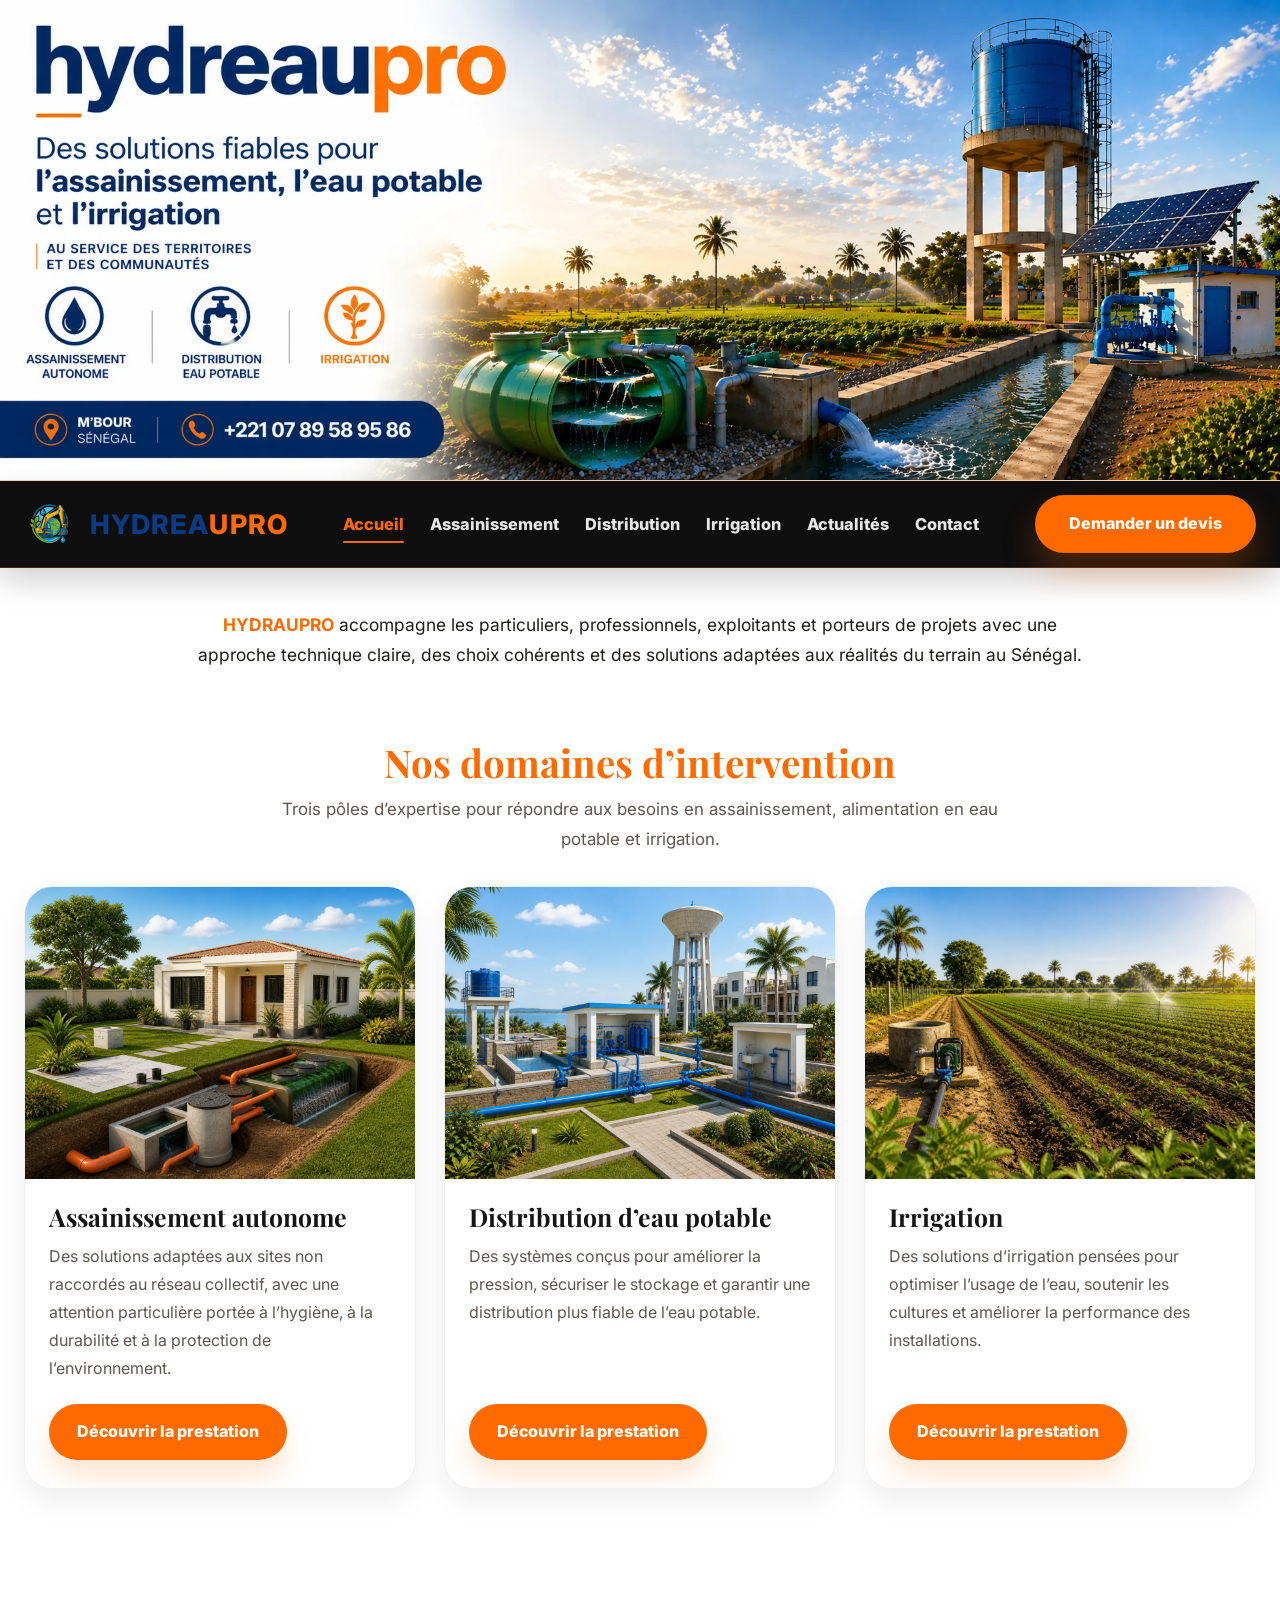
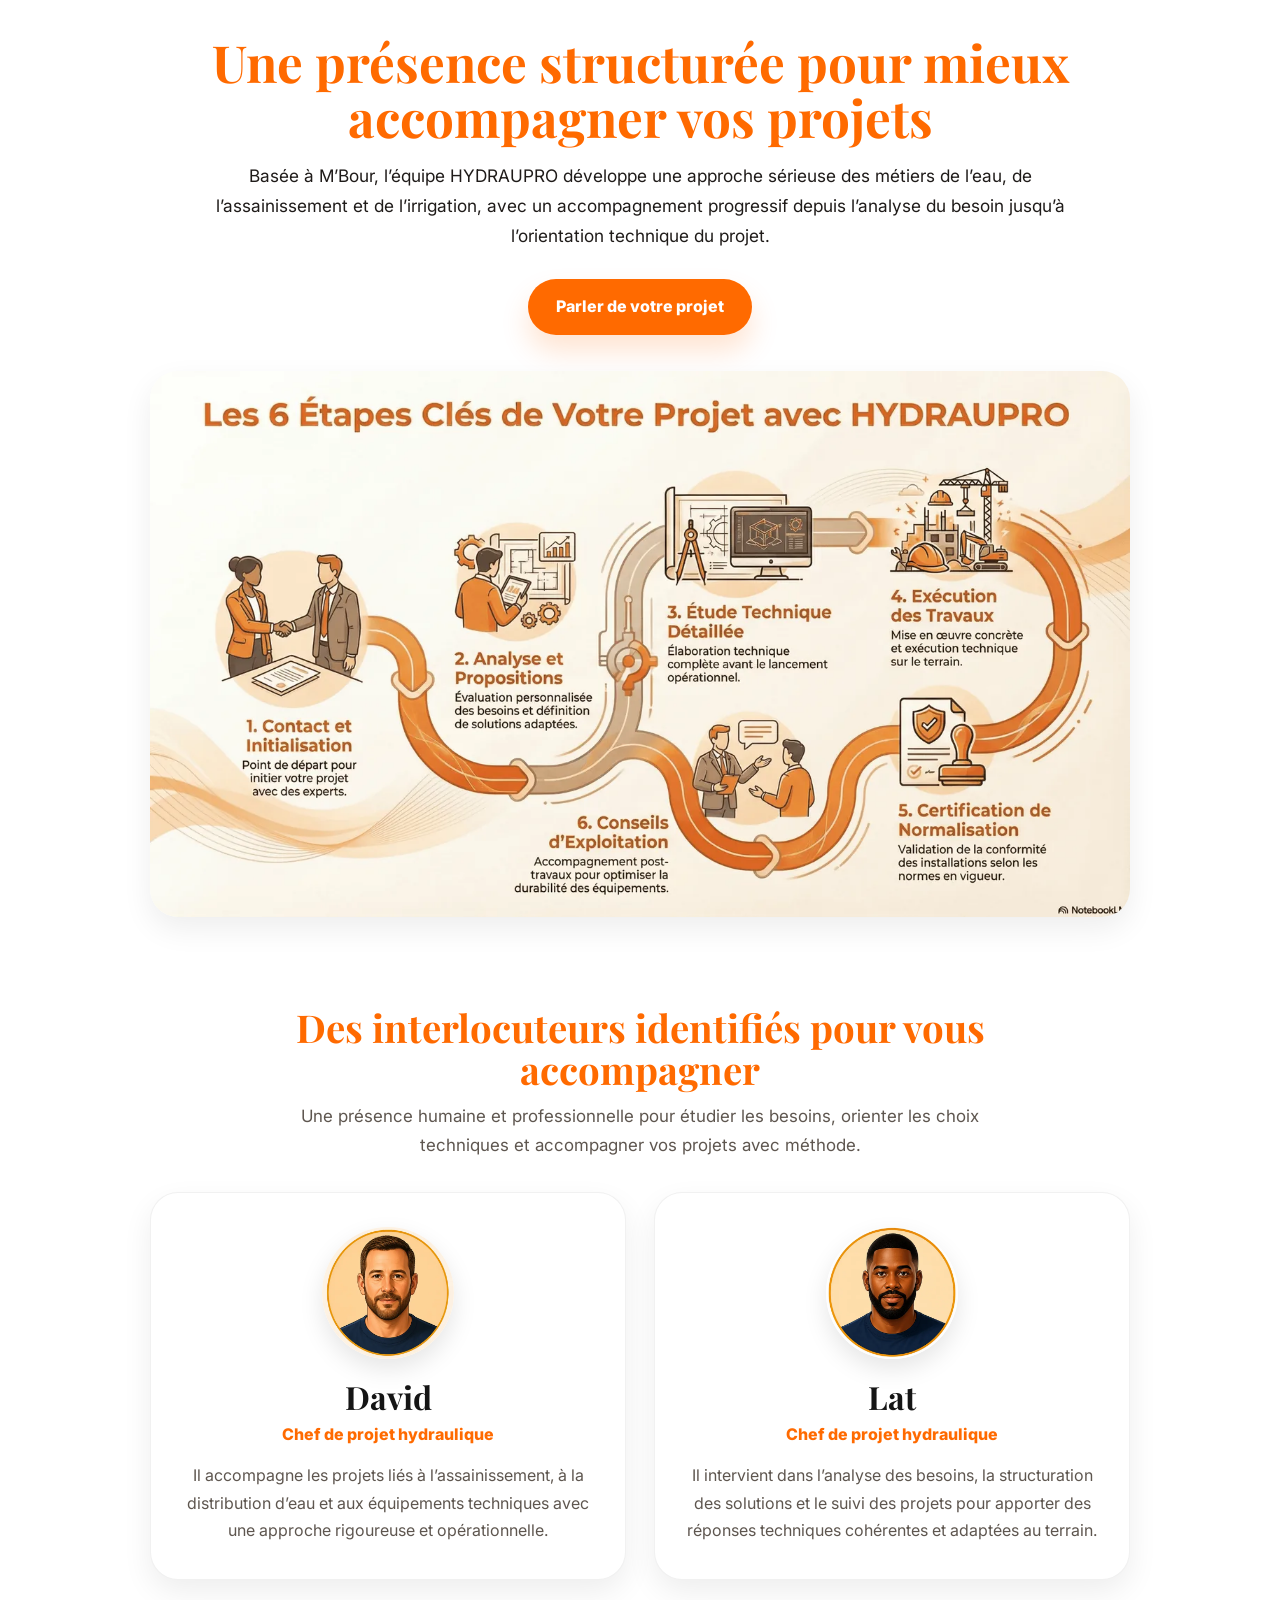
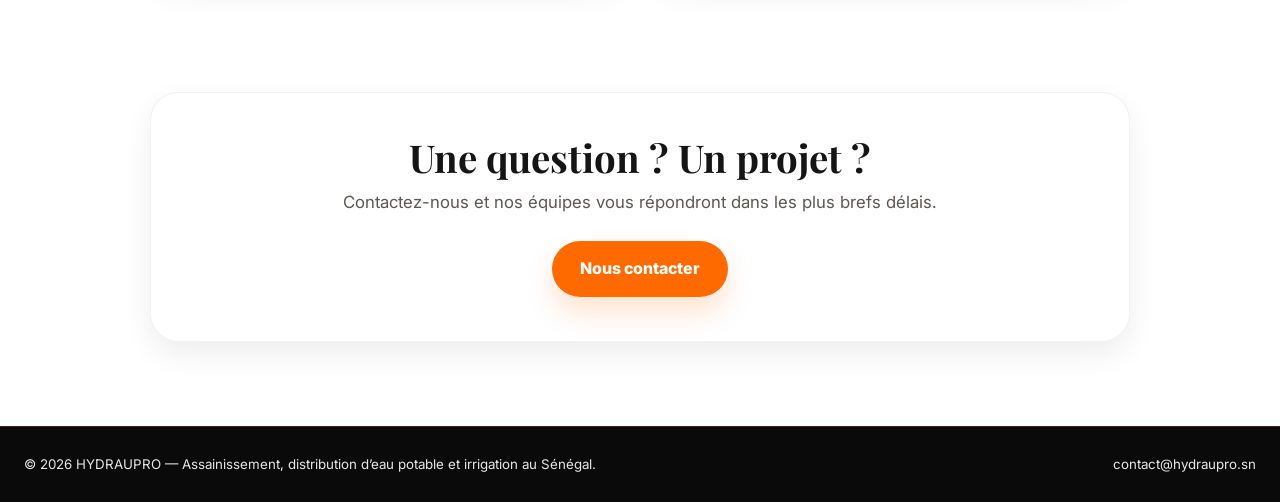
==== index.html @ c45de4e2 "Add files via upload" ====
<!doctype html>
<html lang="fr">
<head>
  <meta charset="utf-8">
  <meta name="viewport" content="width=device-width, initial-scale=1">
  <title>HYDREAUPRO — Accueil</title>
  <meta name="description" content="HYDREAUPRO accompagne les particuliers, professionnels, exploitants et porteurs de projets en assainissement, distribution d’eau potable et irrigation au Sénégal.">
  <link rel="preconnect" href="https://fonts.googleapis.com">
  <link rel="preconnect" href="https://fonts.gstatic.com" crossorigin>
  <link rel="stylesheet" href="style.css">
</head>
<body>

  <header class="hero-banner">
    <img src="images/bannieres.webp" alt="Bannière HYDREAUPRO">
  </header>

  <nav class="site-header" aria-label="Navigation principale">
    <div class="container nav-inner">
      <a href="index.html" class="brand">
        <img src="images/logo-hydraupro.webp" alt="Logo HYDREAUPRO">
        <span class="brand-text">
          <span class="brand-text__blue">HYDREA</span><span class="brand-text__orange">UPRO</span>
        </span>
      </a>

      <button class="nav-toggle" aria-label="Ouvrir le menu" aria-expanded="false">☰</button>

      <ul class="nav-menu">
        <li><a href="index.html" class="active">Accueil</a></li>
        <li><a href="assainissement.html">Assainissement</a></li>
        <li><a href="distribution.html">Distribution</a></li>
        <li><a href="irrigation.html">Irrigation</a></li>
        <li><a href="actualites.php">Actualités</a></li>
        <li><a href="contact.html">Contact</a></li>
      </ul>

      <a href="contact.html" class="btn-devis">Demander un devis</a>
    </div>
  </nav>

  <main>

    <section class="intro-strip">
      <div class="container">
        <div class="intro-strip__box block-orange">
          <p>
            <strong>HYDRAUPRO</strong> accompagne les particuliers, professionnels, exploitants
            et porteurs de projets avec une approche technique claire, des choix cohérents
            et des solutions adaptées aux réalités du terrain au Sénégal.
          </p>
        </div>
      </div>
    </section>

    <section class="section services-section" id="solutions">
      <div class="container">
        <div class="section-head">
          <h2>Nos domaines d’intervention</h2>
          <p>
            Trois pôles d’expertise pour répondre aux besoins en assainissement,
            alimentation en eau potable et irrigation.
          </p>
        </div>

        <div class="cards-grid">
          <article class="service-card block-orange">
            <figure class="service-card__media">
              <img src="images/assainissement-autonome-page-dacceuil.webp" alt="Installation d’assainissement autonome">
            </figure>
            <div class="service-card__body">
              <h3>Assainissement autonome</h3>
              <p>Des solutions adaptées aux sites non raccordés au réseau collectif, avec une attention particulière portée à l’hygiène, à la durabilité et à la protection de l’environnement.</p>
              <a href="assainissement.html" class="btn btn--primary">Découvrir la prestation</a>
            </div>
          </article>

          <article class="service-card block-orange">
            <figure class="service-card__media">
              <img src="images/distribution-page-dacceuil.webp" alt="Système de distribution d’eau potable">
            </figure>
            <div class="service-card__body">
              <h3>Distribution d’eau potable</h3>
              <p>Des systèmes conçus pour améliorer la pression, sécuriser le stockage et garantir une distribution plus fiable de l’eau potable.</p>
              <a href="distribution.html" class="btn btn--primary">Découvrir la prestation</a>
            </div>
          </article>

          <article class="service-card block-orange">
            <figure class="service-card__media">
              <img src="images/irrigation-page-daccueil.webp" alt="Système d’irrigation agricole">
            </figure>
            <div class="service-card__body">
              <h3>Irrigation</h3>
              <p>Des solutions d’irrigation pensées pour optimiser l’usage de l’eau, soutenir les cultures et améliorer la performance des installations.</p>
              <a href="irrigation.html" class="btn btn--primary">Découvrir la prestation</a>
            </div>
          </article>
        </div>
      </div>
    </section>

    <section class="section about-section">
      <div class="container">
        <div class="about-section__stack">
          <div class="about-section__copy block-orange">
            <h2>Une présence structurée pour mieux accompagner vos projets</h2>
            <p>
              Basée à M’Bour, l’équipe HYDRAUPRO développe une approche sérieuse des métiers de l’eau,
              de l’assainissement et de l’irrigation, avec un accompagnement progressif depuis l’analyse
              du besoin jusqu’à l’orientation technique du projet.
            </p>
            <a class="btn btn--primary" href="contact.html">Parler de votre projet</a>
          </div>

          <div class="about-section__media block-orange">
            <img src="images/les-etapes-cles.webp" alt="Les 6 étapes clés de votre projet avec HYDRAUPRO">
          </div>
        </div>
      </div>
    </section>

    <section class="section team-section">
      <div class="container">
        <div class="section-head section-head--center">
          <h2>Des interlocuteurs identifiés pour vous accompagner</h2>
          <p>
            Une présence humaine et professionnelle pour étudier les besoins,
            orienter les choix techniques et accompagner vos projets avec méthode.
          </p>
        </div>

        <div class="team-grid">
          <article class="team-card block-orange">
            <div class="team-card__avatar">
              <img src="images/avatar-david.webp" alt="Portrait de David">
            </div>
            <h3>David</h3>
            <span class="team-card__role">Chef de projet hydraulique</span>
            <p>
              Il accompagne les projets liés à l’assainissement, à la distribution d’eau
              et aux équipements techniques avec une approche rigoureuse et opérationnelle.
            </p>
          </article>

          <article class="team-card block-orange">
            <div class="team-card__avatar">
              <img src="images/avatar-lat.webp " alt="Portrait de Lat">
            </div>
            <h3>Lat</h3>
            <span class="team-card__role">Chef de projet hydraulique</span>
            <p>
              Il intervient dans l’analyse des besoins, la structuration des solutions
              et le suivi des projets pour apporter des réponses techniques cohérentes
              et adaptées au terrain.
            </p>
          </article>
        </div>
      </div>
    </section>

    <section class="section cta-contact">
      <div class="container">
        <div class="cta-contact__inner block-orange">
          <h2 class="cta-title">Une question ? Un projet ?</h2>
          <p class="cta-lead">
            Contactez-nous et nos équipes vous répondront dans les plus brefs délais.
          </p>
          <a href="contact.html" class="btn btn--primary">Nous contacter</a>
        </div>
      </div>
    </section>

  </main>

  <footer class="site-footer">
    <div class="container site-footer__inner">
      <small>© 2026 HYDRAUPRO — Assainissement, distribution d’eau potable et irrigation au Sénégal.</small>
      <small><a href="mailto:contact@hydraupro.sn">contact@hydraupro.sn</a></small>
    </div>
  </footer>

  <script src="main.js"></script>
</body>
</html>
---- style.css ----
@import url('https://fonts.googleapis.com/css2?family=Inter:wght@400;500;600;700;800&family=Playfair+Display:wght@700;800&display=swap');

/* =========================================================
   01 — VARIABLES GLOBALES
   Couleurs, typographies, espacements et ombres du site.
========================================================= */
:root {
  --wrap: min(1240px, calc(100vw - 48px));

  --font-body: "Inter", Arial, sans-serif;
  --font-title: "Playfair Display", Georgia, serif;

  --black: #0a0a0a;
  --black-soft: #151515;
  --black-card: #1b1b1b;

  --orange: #ff6a00;
  --orange-2: #ff8424;
  --orange-soft: #ffb37c;

  /* Bleu utilisé uniquement pour le mot HYDREAU dans le logo texte */
  --brand-blue: #0b3b82;

  --white: #ffffff;
  --bg: #f6f3ef;
  --surface: #ffffff;
  --surface-soft: #fbfaf8;

  --text: #1f1b19;
  --muted: #5e564f;
  --line: rgba(18, 18, 18, 0.10);

  --shadow-soft: 0 12px 30px rgba(10, 10, 10, 0.07);
  --shadow-card: 0 18px 42px rgba(10, 10, 10, 0.10);
  --shadow-strong: 0 24px 54px rgba(10, 10, 10, 0.16);

  --radius-sm: 14px;
  --radius-md: 20px;
  --radius-lg: 28px;
  --radius-xl: 36px;
  --radius-pill: 999px;
}

/* =========================================================
   02 — RESET / BASE
========================================================= */
*,
*::before,
*::after {
  box-sizing: border-box;
}

html {
  scroll-behavior: smooth;
}

body {
  margin: 0;
  font-family: var(--font-body);
  color: var(--text);
  background: #fff;
  line-height: 1.72;
  overflow-x: hidden;
}

body.prest-page,
body.contact-page,
body.actualites-page {
  background: var(--bg);
}

img {
  display: block;
  max-width: 100%;
}

a {
  color: inherit;
  text-decoration: none;
}

p {
  margin: 0 0 14px;
}

ul {
  margin: 0;
  padding: 0;
  list-style: none;
}

figure {
  margin: 0;
}

button,
input,
select,
textarea {
  font: inherit;
}

.container {
  width: var(--wrap);
  margin: 0 auto;
}

/* Ancienne classe conservée pour compatibilité avec index.html */
.block-orange {
  background: var(--surface);
  border: 0;
  border-radius: var(--radius-lg);
  box-shadow: none;
}

/* =========================================================
   03 — BANNIÈRE COMMUNE
   Même bannière en haut de chaque page.
========================================================= */
.hero-banner {
  width: 100%;
  background: #fff;
  overflow: hidden;
  border-bottom: 1px solid rgba(255, 106, 0, 0.28);
}

.hero-banner img {
  width: 100%;
  height: auto;
  display: block;
}

/* =========================================================
   04 — MENU COMMUN
   Logo HYDREAU/PRO, navigation, bouton devis, menu mobile.
========================================================= */
.site-header {
  position: sticky;
  top: 0;
  z-index: 1000;
  width: 100%;
  background: rgba(10, 10, 10, 0.98);
  border-bottom: 1px solid rgba(255, 106, 0, 0.28);
  box-shadow: 0 14px 30px rgba(10, 10, 10, 0.18);
}

.nav-inner {
  min-height: 86px;
  display: flex;
  align-items: center;
  justify-content: space-between;
  gap: 24px;
}

.brand {
  display: inline-flex;
  align-items: center;
  gap: 14px;
  min-width: max-content;
}

.brand img {
  width: 52px;
  height: 52px;
  object-fit: contain;
  flex: 0 0 auto;
}

.brand-text {
  display: inline-flex;
  align-items: baseline;
  font-size: clamp(1.25rem, 2.1vw, 1.85rem);
  font-weight: 800;
  line-height: 1;
  letter-spacing: 0.04em;
  text-transform: uppercase;
}

.brand-text__blue {
  color: var(--brand-blue);
}

.brand-text__orange {
  color: var(--orange);
}

.nav-toggle {
  display: none;
  width: 48px;
  height: 48px;
  border: 0;
  border-radius: 12px;
  background: transparent;
  color: #fff;
  font-size: 2rem;
  line-height: 1;
  cursor: pointer;
}

.nav-menu {
  display: flex;
  align-items: center;
  justify-content: center;
  gap: 26px;
  flex: 1 1 auto;
}

.nav-menu a {
  position: relative;
  display: inline-flex;
  align-items: center;
  min-height: 38px;
  color: rgba(255, 255, 255, 0.90);
  font-size: 1.02rem;
  font-weight: 800;
  transition: color 0.2s ease;
}

.nav-menu a::after {
  content: "";
  position: absolute;
  left: 0;
  right: 0;
  bottom: 0;
  height: 2px;
  border-radius: 999px;
  transform: scaleX(0);
  transform-origin: center;
  background: var(--orange);
  transition: transform 0.2s ease;
}

.nav-menu a:hover,
.nav-menu a.active {
  color: var(--orange);
}

.nav-menu a:hover::after,
.nav-menu a.active::after {
  transform: scaleX(1);
}

.btn-devis {
  min-height: 58px;
  padding: 0 34px;
  display: inline-flex;
  align-items: center;
  justify-content: center;
  border-radius: var(--radius-pill);
  background: var(--orange);
  color: #fff;
  font-weight: 800;
  white-space: nowrap;
  box-shadow: 0 18px 34px rgba(255, 106, 0, 0.26);
  transition: transform 0.2s ease, box-shadow 0.2s ease, background 0.2s ease;
}

.btn-devis:hover {
  transform: translateY(-2px);
  background: var(--orange-2);
  box-shadow: 0 22px 42px rgba(255, 106, 0, 0.32);
}

/* =========================================================
   05 — COMPOSANTS GLOBAUX
   Boutons, titres communs, sections générales.
========================================================= */
.btn,
.btn-cta,
.btn-outline {
  min-height: 56px;
  padding: 0 28px;
  display: inline-flex;
  align-items: center;
  justify-content: center;
  border-radius: var(--radius-pill);
  font-weight: 800;
  transition: transform 0.2s ease, background 0.2s ease, color 0.2s ease, box-shadow 0.2s ease;
}

.btn:hover,
.btn-cta:hover,
.btn-outline:hover {
  transform: translateY(-2px);
}

.btn--primary,
.btn-cta {
  background: var(--orange);
  color: #fff;
  border: 0;
  box-shadow: 0 16px 28px rgba(255, 106, 0, 0.18);
}

.btn--primary:hover,
.btn-cta:hover {
  background: var(--orange-2);
}

.btn--secondary,
.btn-outline {
  background: #fff;
  color: var(--black-soft);
  border: 1px solid rgba(18, 18, 18, 0.12);
}

.section {
  padding: 78px 0;
}

.section-head,
.section-heading {
  max-width: 860px;
  margin: 0 auto 32px;
  text-align: center;
}

.section-head h2,
.section-heading h2,
.section-title,
.page-title h1,
.intervention-title,
.cta-band h2,
.cta-title {
  font-family: var(--font-title);
  line-height: 1.08;
}

.section-head h2,
.section-heading h2 {
  margin: 0 0 12px;
  color: var(--orange);
  font-size: clamp(2rem, 3vw, 3.1rem);
}

.section-head p,
.section-heading p {
  max-width: 760px;
  margin: 0 auto;
  color: var(--muted);
  font-size: 1.06rem;
}

.section-kicker,
.hero-kicker {
  display: inline-flex;
  min-height: 36px;
  padding: 0 15px;
  align-items: center;
  border-radius: var(--radius-pill);
  color: var(--orange);
  background: rgba(255, 106, 0, 0.10);
  border: 1px solid rgba(255, 106, 0, 0.16);
  font-size: 0.78rem;
  font-weight: 800;
  letter-spacing: 0.08em;
  text-transform: uppercase;
  margin-bottom: 10px;
}

/* =========================================================
   06 — PAGE ACCUEIL : index.html
   Accueil simple, blanc, centré, sans gros encadrements orange.
========================================================= */
body.home-clean,
body:not(.prest-page):not(.contact-page):not(.actualites-page) {
  background: #fff;
}

.intro-strip {
  padding: 42px 0 18px;
}

.intro-strip__box {
  max-width: 980px;
  margin: 0 auto;
  padding: 0 12px;
  text-align: center;
  background: transparent;
  border-radius: 0;
  box-shadow: none;
}

.intro-strip__box p {
  margin: 0 auto;
  max-width: 900px;
  color: var(--text);
  font-size: 1.09rem;
}

.intro-strip__box strong {
  color: var(--orange);
}

.services-section {
  padding-top: 54px;
}

.cards-grid {
  display: grid;
  grid-template-columns: repeat(3, minmax(0, 1fr));
  gap: 28px;
  align-items: stretch;
}

.service-card {
  display: flex;
  flex-direction: column;
  overflow: hidden;
  background: #fff;
  border: 1px solid rgba(18, 18, 18, 0.06);
  border-radius: var(--radius-lg);
  box-shadow: var(--shadow-soft);
  transition: transform 0.2s ease, box-shadow 0.2s ease;
}

.service-card:hover {
  transform: translateY(-4px);
  box-shadow: var(--shadow-card);
}

.service-card__media {
  margin: 0;
  padding: 0;
  overflow: hidden;
}

.service-card__media img {
  width: 100%;
  aspect-ratio: 4 / 3;
  object-fit: cover;
  border: 0;
  border-radius: 0;
}

.service-card__body {
  flex: 1;
  display: flex;
  flex-direction: column;
  padding: 24px 24px 28px;
  text-align: left;
}

.service-card__body h3 {
  margin: 0 0 10px;
  color: var(--black-soft);
  font-family: var(--font-title);
  font-size: 1.55rem;
  line-height: 1.15;
}

.service-card__body p {
  margin: 0 0 22px;
  color: var(--muted);
  font-size: 1rem;
  line-height: 1.75;
}

.service-card__body .btn {
  margin-top: auto;
  align-self: flex-start;
}

.about-section {
  padding-top: 68px;
  padding-bottom: 42px;
}

.about-section__stack {
  display: flex;
  flex-direction: column;
  gap: 36px;
  align-items: center;
}

.about-section__copy {
  max-width: 980px;
  margin: 0 auto;
  padding: 0 12px;
  text-align: center;
  background: transparent;
  box-shadow: none;
}

.about-section__copy h2 {
  margin: 0 auto 16px;
  max-width: 980px;
  color: var(--orange);
  font-family: var(--font-title);
  font-size: clamp(2.2rem, 4vw, 3.6rem);
  line-height: 1.08;
}

.about-section__copy p {
  max-width: 900px;
  margin: 0 auto 28px;
  color: var(--text);
  font-size: 1.08rem;
}

.about-section__media {
  width: 100%;
  max-width: 980px;
  margin: 0 auto;
  overflow: hidden;
  border-radius: var(--radius-lg);
  background: #fff;
  box-shadow: var(--shadow-soft);
}

.about-section__media img {
  width: 100%;
  height: auto;
}

.team-section {
  padding-top: 48px;
}

.team-grid {
  max-width: 980px;
  margin: 0 auto;
  display: grid;
  grid-template-columns: repeat(2, minmax(0, 1fr));
  gap: 28px;
}

.team-card {
  padding: 34px 30px;
  text-align: center;
  background: #fff;
  border: 1px solid rgba(18, 18, 18, 0.06);
  border-radius: var(--radius-lg);
  box-shadow: var(--shadow-soft);
}

.team-card__avatar {
  width: 132px;
  height: 132px;
  margin: 0 auto 20px;
  border-radius: 50%;
  overflow: hidden;
  box-shadow: 0 10px 24px rgba(10, 10, 10, 0.10);
}

.team-card__avatar img {
  width: 100%;
  height: 100%;
  object-fit: cover;
}

.team-card h3,
.team-card__body strong {
  display: block;
  margin: 0 0 6px;
  font-family: var(--font-title);
  font-size: 2rem;
  line-height: 1.1;
  color: var(--black-soft);
}

.team-card__role,
.team-card__body span {
  display: block;
  margin-bottom: 14px;
  color: var(--orange);
  font-weight: 800;
}

.team-card p,
.team-card__body p {
  margin: 0 auto;
  max-width: 52ch;
  color: var(--muted);
}

.cta-contact {
  padding-top: 34px;
  padding-bottom: 84px;
}

.cta-contact__inner {
  max-width: 980px;
  margin: 0 auto;
  padding: 44px 30px;
  text-align: center;
  background: #fff;
  border: 1px solid rgba(18, 18, 18, 0.06);
  border-radius: var(--radius-lg);
  box-shadow: var(--shadow-soft);
}

.cta-title {
  margin: 0 0 10px;
  color: var(--black-soft);
  font-size: clamp(2rem, 3vw, 3rem);
}

.cta-lead {
  max-width: 720px;
  margin: 0 auto 24px;
  color: var(--muted);
  font-size: 1.05rem;
}

/* =========================================================
   07 — PAGES PRESTATIONS : STRUCTURE COMMUNE
   Assainissement, Distribution, Irrigation.
========================================================= */
.page-header {
  padding: 58px 0 28px;
}

.breadcrumb {
  display: flex;
  justify-content: center;
  gap: 12px;
  margin-bottom: 30px;
  color: #7a7068;
  font-weight: 700;
}

.page-title {
  max-width: 1040px;
  margin: 0 auto;
}

.page-title h1 {
  margin: 0 0 10px;
  color: var(--black-soft);
  font-size: clamp(2.3rem, 4vw, 3.65rem);
  letter-spacing: -0.03em;
}

.page-title__brand {
  display: block;
  margin-bottom: 8px;
  color: var(--orange);
  font-size: 1.12rem;
  font-weight: 800;
  text-transform: uppercase;
  letter-spacing: 0.06em;
}

.page-intro {
  position: relative;
  max-width: 1040px;
  margin: 18px auto 0;
  padding-left: 36px;
  color: var(--text);
  font-size: 1.12rem;
}

.page-intro::before {
  content: "";
  position: absolute;
  left: 0;
  top: 7px;
  bottom: 7px;
  width: 8px;
  border-radius: 999px;
  background: var(--orange);
}

.page-intro strong {
  color: var(--orange);
}

.page-intro p {
  margin-bottom: 0;
}

.content-section {
  padding: 28px 0 0;
}

.service-block {
  display: grid;
  grid-template-columns: minmax(300px, 430px) 1fr;
  gap: 68px;
  align-items: start;
}

.service-media {
  position: sticky;
  top: 118px;
  overflow: hidden;
  border-radius: 40px;
  background: linear-gradient(180deg, #2a2a2f 0%, #151518 100%);
  box-shadow: var(--shadow-strong);
}

.service-media__photo {
  position: relative;
  margin: 0;
  height: 660px;
  min-height: 660px;
  overflow: hidden;
}

.service-media__photo::after {
  content: "";
  position: absolute;
  inset: 0;
  background: linear-gradient(180deg, rgba(15, 15, 18, 0.02) 0%, rgba(15, 15, 18, 0.16) 45%, rgba(15, 15, 18, 0.82) 100%);
  pointer-events: none;
}

.service-media__photo img {
  width: 100%;
  height: 100%;
  min-height: 0;
  object-fit: cover;
  object-position: center center;
}

.service-media__inner {
  position: absolute;
  inset: 0;
  z-index: 2;
  padding: 24px;
  display: flex;
  align-items: flex-start;
  pointer-events: none;
}

.service-media__tag {
  display: inline-flex;
  min-height: 38px;
  padding: 0 16px;
  align-items: center;
  border-radius: var(--radius-pill);
  background: rgba(10, 10, 10, 0.68);
  border: 1px solid rgba(255, 255, 255, 0.14);
  color: #fff;
  font-size: 0.84rem;
  font-weight: 800;
  letter-spacing: 0.04em;
  text-transform: uppercase;
}

.content-column {
  padding-top: 20px;
}

.section-title {
  margin: 0 0 16px;
  color: var(--orange);
  font-size: clamp(1.9rem, 3vw, 2.85rem);
}

.section-text {
  color: var(--text);
  font-size: 1.11rem;
}

.subheading {
  margin: 30px 0 10px;
  color: var(--black-soft);
  font-family: var(--font-title);
  font-size: 1.85rem;
  line-height: 1.2;
}

.arrow-list {
  display: grid;
  gap: 12px;
  margin-top: 14px;
}

.arrow-list li {
  position: relative;
  padding-left: 30px;
  color: var(--text);
  font-size: 1.06rem;
}

.arrow-list li::before {
  content: "";
  position: absolute;
  left: 4px;
  top: 11px;
  width: 10px;
  height: 10px;
  border-top: 2.5px solid var(--orange);
  border-right: 2.5px solid var(--orange);
  transform: rotate(45deg);
}

/* =========================================================
   08 — GALERIES PHOTOS DES PAGES PRESTATIONS
   Illustrations de terrain : 3 cartes en bas des pages.
========================================================= */
.photo-gallery {
  margin: 54px auto 0;
}

.photo-gallery__head {
  display: flex;
  justify-content: space-between;
  align-items: flex-end;
  gap: 22px;
  margin-bottom: 20px;
}

.photo-gallery__head h2 {
  margin: 0;
  color: var(--black-soft);
  font-family: var(--font-title);
  font-size: clamp(1.8rem, 3vw, 2.55rem);
  line-height: 1.1;
}

.photo-gallery__head p {
  max-width: 660px;
  margin: 0;
  color: var(--muted);
}

.photo-gallery__grid {
  display: grid;
  grid-template-columns: repeat(3, minmax(0, 1fr));
  gap: 20px;
}

.photo-card {
  overflow: hidden;
  border-radius: var(--radius-lg);
  background: rgba(255, 255, 255, 0.92);
  border: 1px solid rgba(18, 18, 18, 0.08);
  box-shadow: var(--shadow-soft);
}

.photo-card img {
  width: 100%;
  height: 250px;
  object-fit: cover;
}

.photo-card__body {
  padding: 20px 22px 24px;
}

.photo-card__body strong {
  display: block;
  margin-bottom: 6px;
  color: var(--black-soft);
  font-size: 1.08rem;
}

.photo-card__body p {
  margin: 0;
  color: var(--muted);
  font-size: 0.98rem;
}

/* =========================================================
   09 — DOMAINES D’INTERVENTION
   Section placée après les illustrations, dans le style demandé.
========================================================= */
.intervention-section {
  padding: 70px 0 44px;
  background: var(--bg);
}

.intervention-title {
  margin: 0 0 22px;
  color: var(--orange);
  font-size: clamp(2rem, 4vw, 3.45rem);
  line-height: 1.1;
  font-weight: 700;
}

.intervention-intro {
  max-width: 1080px;
  margin: 0 0 34px;
  color: var(--text);
  font-size: 1.05rem;
  line-height: 1.8;
}

.intervention-grid {
  display: grid;
  grid-template-columns: repeat(2, minmax(0, 1fr));
  gap: 18px 32px;
}

.intervention-card {
  background: rgba(255, 255, 255, 0.94);
  border: 1px solid rgba(18, 18, 18, 0.08);
  border-left: 4px solid var(--orange);
  border-radius: 24px;
  padding: 24px 24px 22px;
  box-shadow: 0 10px 24px rgba(10, 10, 10, 0.04);
  transition: transform 0.2s ease, box-shadow 0.2s ease;
}

.intervention-card:hover {
  transform: translateY(-2px);
  box-shadow: 0 16px 30px rgba(10, 10, 10, 0.07);
}

.intervention-card h3 {
  margin: 0 0 10px;
  color: var(--black-soft);
  font-size: 1.08rem;
  line-height: 1.35;
  font-weight: 800;
}

.intervention-card p {
  margin: 0;
  color: var(--muted);
  font-size: 0.98rem;
  line-height: 1.7;
}

/* =========================================================
   10 — CTA GLOBAL
   Bande orange de fin de page.
========================================================= */
.cta-band {
  background: var(--orange);
  color: #fff;
  padding: 76px 0 82px;
  text-align: center;
}

.cta-band h2 {
  margin: 0 0 12px;
  color: #fff;
  font-size: clamp(2rem, 4vw, 3.2rem);
}

.cta-band p {
  max-width: 920px;
  margin: 0 auto 30px;
  color: rgba(255, 255, 255, 0.96);
  font-size: 1.14rem;
}

.cta-band .btn-row {
  display: flex;
  justify-content: center;
  flex-wrap: wrap;
  gap: 14px;
}

.cta-band .btn-cta,
.cta-band .btn--primary {
  border: 2px solid #fff;
  background: rgba(255, 255, 255, 0.08);
  color: #fff;
}

.cta-band .btn-outline,
.cta-band .btn--secondary {
  border: 2px solid #fff;
  background: #fff;
  color: var(--black-soft);
}

/* =========================================================
   11 — PAGE CONTACT : contact.html
   Formulaire et coordonnées dans le même style que le site.
========================================================= */
.contact-page .page-header {
  padding-bottom: 18px;
}

.contact-summary {
  margin: 32px auto 0;
}

.contact-summary__grid,
.intro-band__grid {
  display: grid;
  grid-template-columns: repeat(3, minmax(0, 1fr));
  gap: 20px;
}

.contact-summary__card,
.intro-pill {
  position: relative;
  overflow: hidden;
  min-height: 150px;
  padding: 24px 24px 26px;
  background: #fff;
  border: 1px solid rgba(18, 18, 18, 0.08);
  border-radius: var(--radius-lg);
  box-shadow: var(--shadow-soft);
}

.contact-summary__card::before,
.intro-pill::before {
  content: "";
  position: absolute;
  left: 0;
  top: 22px;
  bottom: 22px;
  width: 5px;
  border-radius: 0 999px 999px 0;
  background: var(--orange);
}

.contact-summary__card strong,
.intro-pill strong {
  display: block;
  margin: 0 0 8px;
  color: var(--black-soft);
  font-size: 1.08rem;
  font-weight: 800;
}

.contact-summary__card p,
.intro-pill p {
  margin: 0;
  color: var(--muted);
  line-height: 1.7;
}

.contact-layout {
  display: grid;
  grid-template-columns: minmax(0, 1.08fr) minmax(320px, 0.92fr);
  gap: 28px;
  align-items: start;
}

.contact-card {
  background: #fff;
  border: 1px solid rgba(18, 18, 18, 0.08);
  border-radius: var(--radius-xl);
  box-shadow: var(--shadow-soft);
}

.contact-form,
.contact-info {
  padding: 32px;
}

.form-grid {
  display: grid;
  grid-template-columns: repeat(2, minmax(0, 1fr));
  gap: 16px;
}

.field {
  display: grid;
  gap: 8px;
  margin-bottom: 16px;
}

.field label {
  color: var(--black-soft);
  font-weight: 800;
  font-size: 0.96rem;
}

.field input,
.field select,
.field textarea,
.contact-form input,
.contact-form select,
.contact-form textarea {
  width: 100%;
  padding: 15px 16px;
  border: 1px solid rgba(18, 18, 18, 0.14);
  border-radius: 18px;
  background: #fff;
  color: var(--text);
  outline: none;
  transition: border-color 0.2s ease, box-shadow 0.2s ease;
}

.field input:focus,
.field select:focus,
.field textarea:focus,
.contact-form input:focus,
.contact-form select:focus,
.contact-form textarea:focus {
  border-color: rgba(255, 106, 0, 0.72);
  box-shadow: 0 0 0 4px rgba(255, 106, 0, 0.12);
}

.field--textarea textarea,
.contact-form textarea {
  min-height: 170px;
  resize: vertical;
}

.consent {
  display: flex;
  gap: 12px;
  align-items: flex-start;
  margin: 4px 0 10px;
  color: var(--muted);
  font-size: 0.95rem;
}

.consent input {
  width: auto;
  margin-top: 5px;
}

.form-actions {
  display: flex;
  flex-wrap: wrap;
  gap: 14px;
  margin-top: 24px;
}

.form-note {
  margin: 18px 0 0;
  color: var(--muted);
  font-size: 0.94rem;
}

.contact-info__block {
  margin-bottom: 22px;
}

.contact-info h3 {
  margin: 12px 0 12px;
  color: var(--orange);
  font-family: var(--font-title);
  font-size: clamp(1.75rem, 2.6vw, 2.35rem);
  line-height: 1.1;
}

.contact-info p {
  color: var(--muted);
}

.info-list {
  display: grid;
  gap: 14px;
  margin-bottom: 22px;
}

.info-item {
  display: grid;
  gap: 4px;
  padding: 16px 18px;
  background: #fff;
  border: 1px solid rgba(18, 18, 18, 0.08);
  border-left: 4px solid var(--orange);
  border-radius: 20px;
}

.info-item strong {
  color: var(--black-soft);
}

.info-item a {
  color: var(--orange);
  font-weight: 800;
}

.map-wrap {
  overflow: hidden;
  border-radius: 24px;
  border: 1px solid rgba(18, 18, 18, 0.08);
}

.map {
  width: 100%;
  min-height: 330px;
  display: block;
}

.contact-page .btn--primary,
.contact-page button[type="submit"] {
  background: var(--orange) !important;
  background-image: none !important;
  color: #fff !important;
  border: 0 !important;
  box-shadow: 0 18px 34px rgba(255, 106, 0, 0.26) !important;
}

.contact-page .btn--secondary {
  background: #fff;
  color: var(--black-soft);
  border: 1px solid rgba(18, 18, 18, 0.12);
}

/* =========================================================
   12 — PAGE ACTUALITÉS : actualites.php
   Cartes PDF générées depuis la base de données.
========================================================= */
.actualites-grid,
.news-grid {
  display: grid;
  grid-template-columns: repeat(3, minmax(0, 1fr));
  gap: 22px;
  margin-top: 26px;
}

.actualite-card,
.news-card {
  overflow: hidden;
  border-radius: var(--radius-lg);
  background: rgba(255, 255, 255, 0.94);
  border: 1px solid rgba(18, 18, 18, 0.08);
  box-shadow: var(--shadow-soft);
}

.actualite-card .photo-card__body,
.news-card__body {
  padding: 24px;
}

.actualite-date,
.news-date {
  display: inline-flex;
  min-height: 32px;
  padding: 0 12px;
  align-items: center;
  border-radius: var(--radius-pill);
  background: rgba(255, 106, 0, 0.10);
  color: var(--orange);
  font-size: 0.84rem;
  font-weight: 800;
  margin-bottom: 12px;
}

.actualite-card h2,
.news-card h2,
.news-card h3 {
  margin: 0 0 10px;
  color: var(--black-soft);
  font-family: var(--font-title);
  font-size: 1.45rem;
  line-height: 1.15;
}

.actualite-card p,
.news-card p {
  color: var(--muted);
  margin-bottom: 20px;
}

.empty-state {
  max-width: 760px;
  margin: 26px auto 0;
  padding: 30px;
  text-align: center;
  background: #fff;
  border-radius: var(--radius-lg);
  box-shadow: var(--shadow-soft);
}

/* =========================================================
   13 — FOOTER
========================================================= */
.site-footer {
  background: var(--black);
  color: rgba(255, 255, 255, 0.90);
  padding: 26px 0;
  border-top: 1px solid rgba(255, 106, 0, 0.22);
}

.site-footer__inner {
  display: flex;
  justify-content: space-between;
  align-items: center;
  gap: 18px;
}

.site-footer small,
.site-footer a {
  color: inherit;
}

/* =========================================================
   14 — RESPONSIVE
========================================================= */
@media (max-width: 1180px) {
  :root {
    --wrap: min(1240px, calc(100vw - 32px));
  }

  .nav-inner {
    gap: 16px;
  }

  .nav-menu {
    gap: 18px;
  }

  .btn-devis {
    padding: 0 24px;
  }

  .service-block,
  .contact-layout {
    grid-template-columns: 1fr;
  }

  .service-media {
    position: relative;
    top: 0;
  }
}

@media (max-width: 980px) {
  .cards-grid,
  .photo-gallery__grid,
  .intervention-grid,
  .contact-summary__grid,
  .intro-band__grid,
  .actualites-grid,
  .news-grid {
    grid-template-columns: 1fr;
  }

  .team-grid,
  .form-grid {
    grid-template-columns: 1fr;
  }

  .photo-gallery__head {
    align-items: flex-start;
    flex-direction: column;
  }
}

@media (max-width: 860px) {
  .nav-inner {
    min-height: 74px;
    flex-wrap: wrap;
    padding: 12px 0;
  }

  .brand img {
    width: 44px;
    height: 44px;
  }

  .brand-text {
    font-size: 1.28rem;
  }

  .nav-toggle {
    display: inline-flex;
    align-items: center;
    justify-content: center;
  }

  .nav-menu {
    display: none;
    width: 100%;
    flex-direction: column;
    align-items: flex-start;
    gap: 10px;
    padding: 16px;
    background: var(--black-card);
    border-radius: 20px;
    box-shadow: 0 18px 36px rgba(10, 10, 10, 0.25);
  }

  .nav-menu.open {
    display: flex;
  }

  .btn-devis {
    width: 100%;
    max-width: 320px;
    min-height: 52px;
  }

  .page-header {
    padding-top: 40px;
  }

  .page-intro {
    padding-left: 24px;
    font-size: 1.02rem;
  }

  .section {
    padding: 62px 0;
  }
}

@media (max-width: 640px) {
  :root {
    --wrap: min(100vw - 24px, 100%);
  }

  .service-media,
  .service-media__photo {
    min-height: 420px;
    height: 420px;
    border-radius: 32px;
  }

  .section-head h2,
  .section-heading h2,
  .about-section__copy h2,
  .page-title h1,
  .intervention-title {
    font-size: 2rem;
  }

  .contact-form,
  .contact-info,
  .contact-summary__card,
  .intro-pill,
  .cta-contact__inner,
  .team-card,
  .service-card__body,
  .intervention-card {
    padding-left: 20px;
    padding-right: 20px;
  }

  .btn,
  .btn-cta,
  .btn-outline,
  .btn-devis,
  .contact-page button[type="submit"] {
    width: 100%;
  }

  .form-actions,
  .cta-band .btn-row {
    flex-direction: column;
  }

  .site-footer__inner {
    flex-direction: column;
    text-align: center;
  }
}
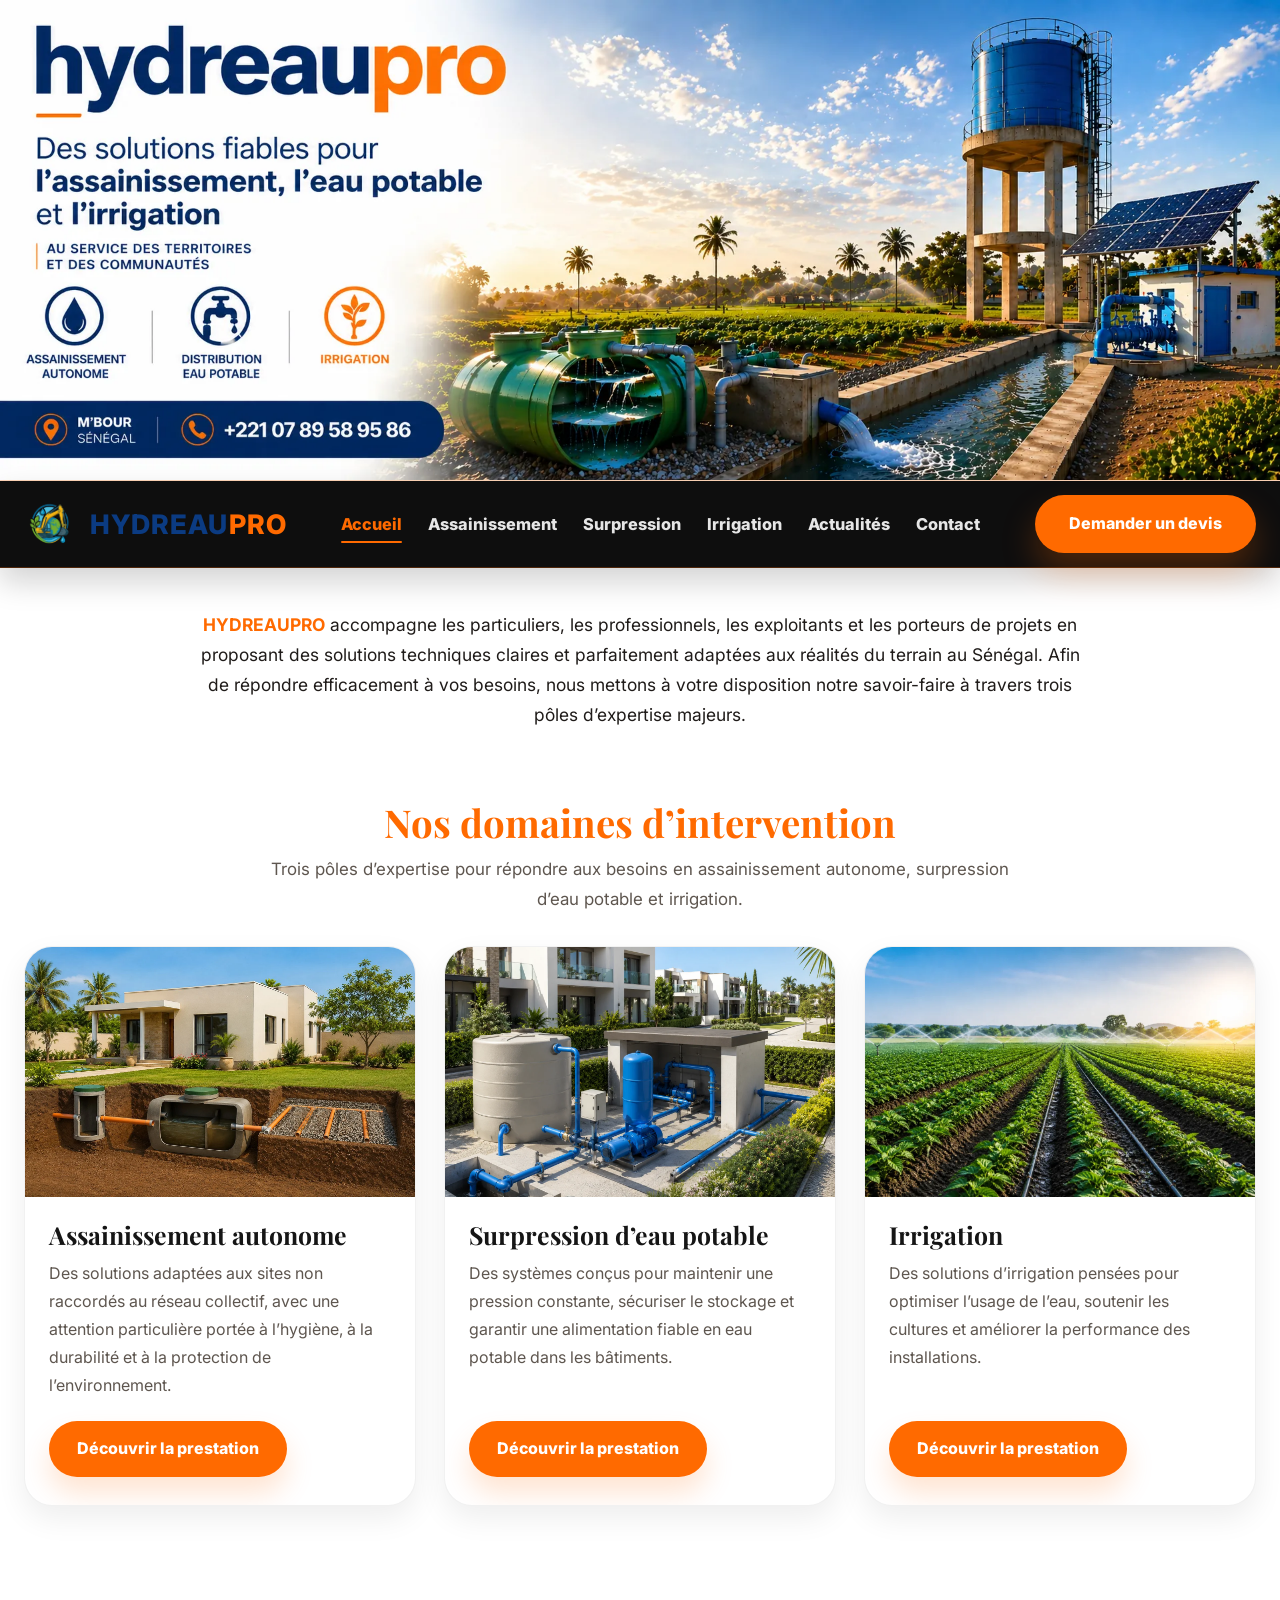
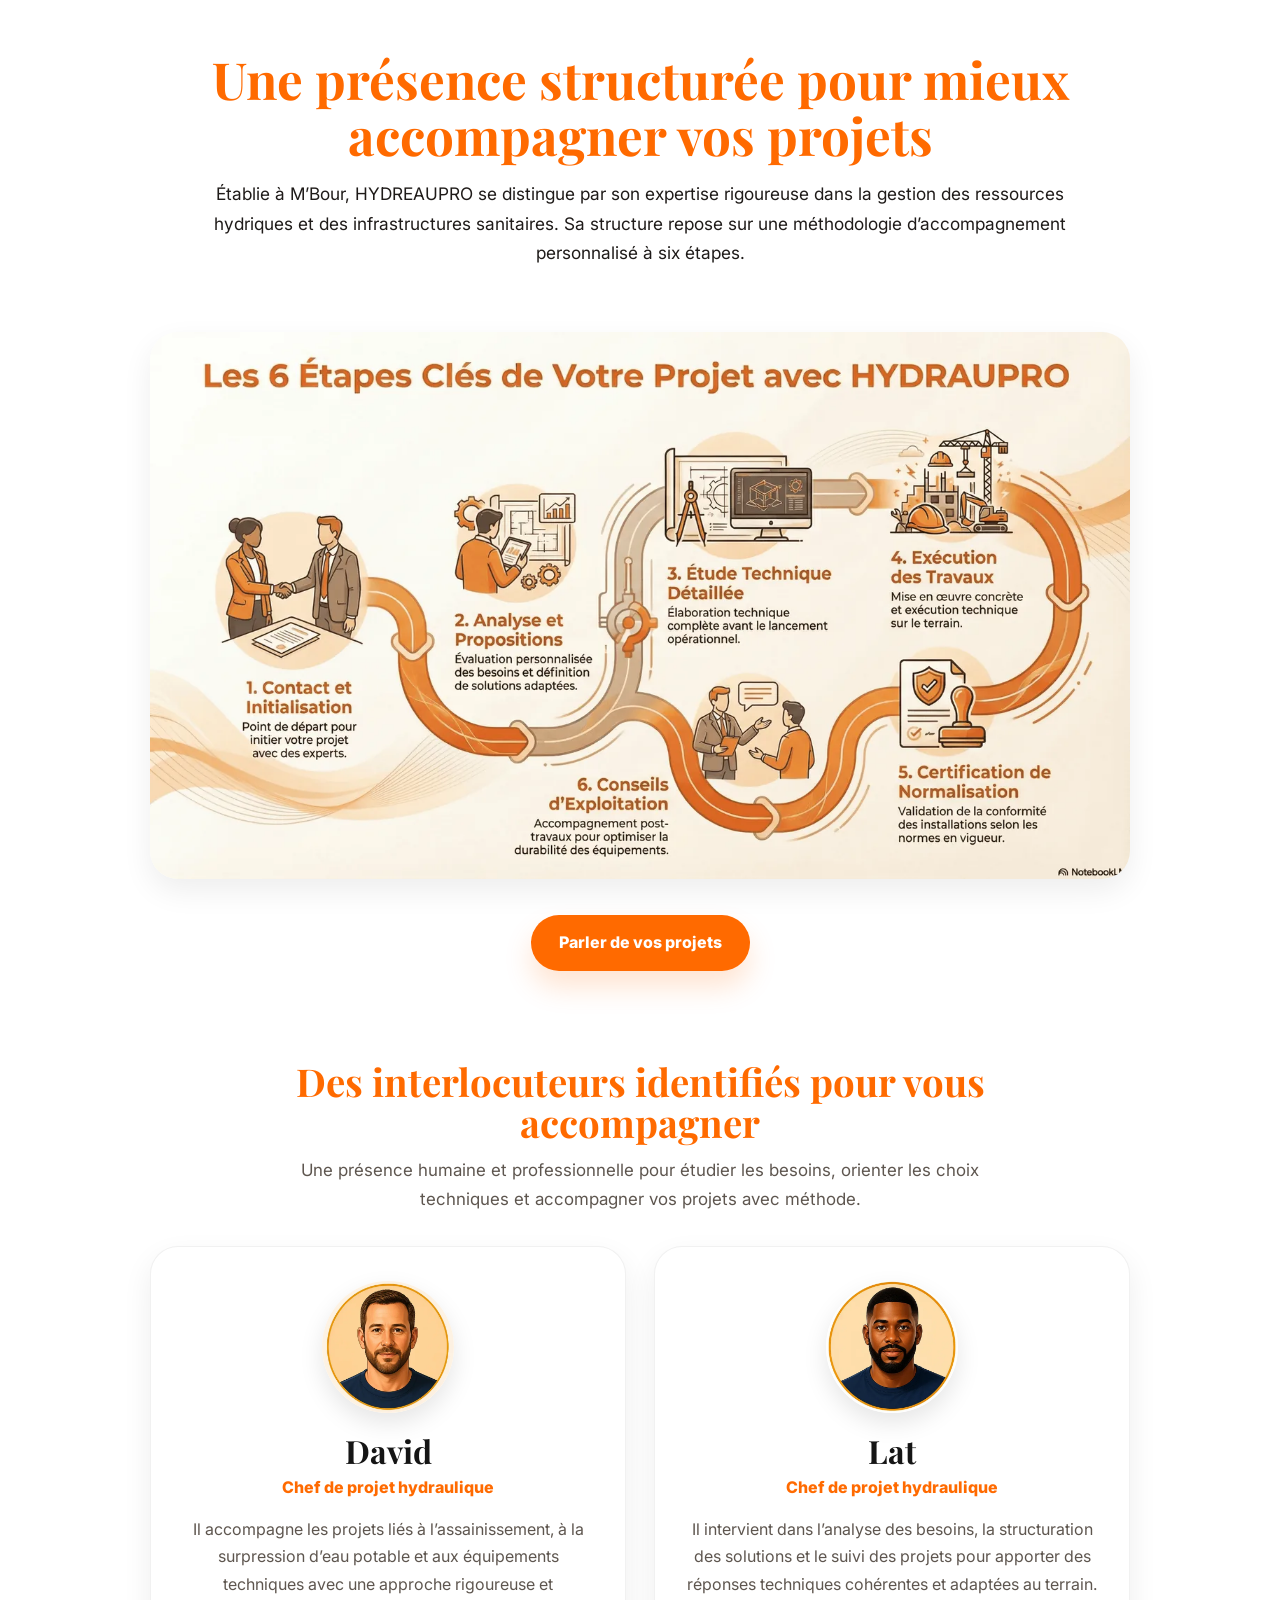
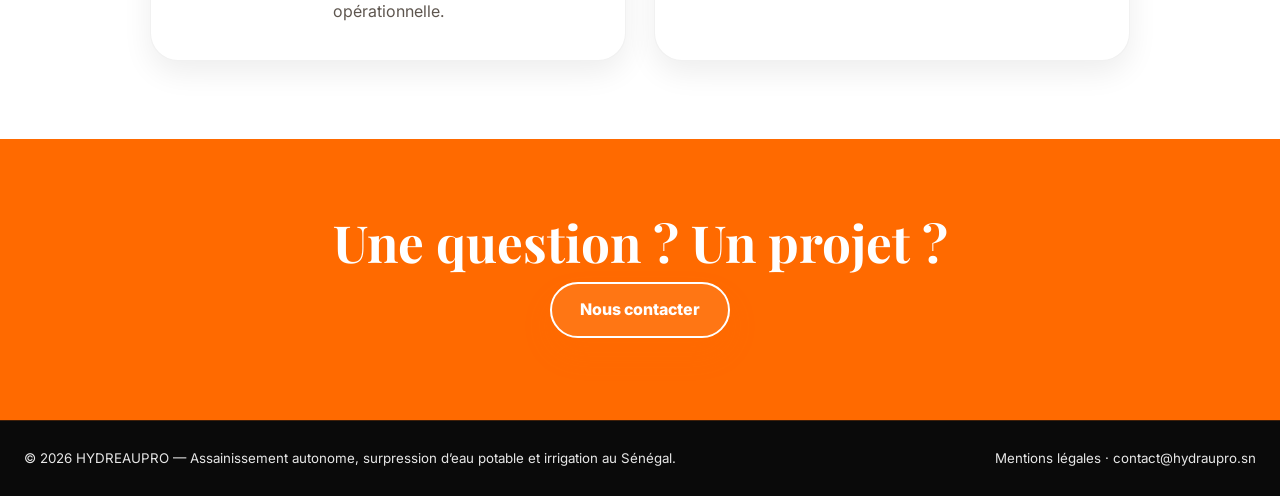
==== commit f5084cd8: "Add files via upload" ====
--- a/index.html
+++ b/index.html
@@ -1,185 +1,181 @@
-<!doctype html>
-<html lang="fr">
-<head>
-  <meta charset="utf-8">
-  <meta name="viewport" content="width=device-width, initial-scale=1">
-  <title>HYDREAUPRO — Accueil</title>
-  <meta name="description" content="HYDREAUPRO accompagne les particuliers, professionnels, exploitants et porteurs de projets en assainissement, distribution d’eau potable et irrigation au Sénégal.">
-  <link rel="preconnect" href="https://fonts.googleapis.com">
-  <link rel="preconnect" href="https://fonts.gstatic.com" crossorigin>
-  <link rel="stylesheet" href="style.css">
-</head>
-<body>
-
-  <header class="hero-banner">
-    <img src="images/bannieres.webp" alt="Bannière HYDREAUPRO">
-  </header>
-
-  <nav class="site-header" aria-label="Navigation principale">
-    <div class="container nav-inner">
-      <a href="index.html" class="brand">
-        <img src="images/logo-hydraupro.webp" alt="Logo HYDREAUPRO">
-        <span class="brand-text">
-          <span class="brand-text__blue">HYDREA</span><span class="brand-text__orange">UPRO</span>
-        </span>
-      </a>
-
-      <button class="nav-toggle" aria-label="Ouvrir le menu" aria-expanded="false">☰</button>
-
-      <ul class="nav-menu">
-        <li><a href="index.html" class="active">Accueil</a></li>
-        <li><a href="assainissement.html">Assainissement</a></li>
-        <li><a href="distribution.html">Distribution</a></li>
-        <li><a href="irrigation.html">Irrigation</a></li>
-        <li><a href="actualites.php">Actualités</a></li>
-        <li><a href="contact.html">Contact</a></li>
-      </ul>
-
-      <a href="contact.html" class="btn-devis">Demander un devis</a>
-    </div>
-  </nav>
-
-  <main>
-
-    <section class="intro-strip">
-      <div class="container">
-        <div class="intro-strip__box block-orange">
-          <p>
-            <strong>HYDRAUPRO</strong> accompagne les particuliers, professionnels, exploitants
-            et porteurs de projets avec une approche technique claire, des choix cohérents
-            et des solutions adaptées aux réalités du terrain au Sénégal.
-          </p>
-        </div>
-      </div>
-    </section>
-
-    <section class="section services-section" id="solutions">
-      <div class="container">
-        <div class="section-head">
-          <h2>Nos domaines d’intervention</h2>
-          <p>
-            Trois pôles d’expertise pour répondre aux besoins en assainissement,
-            alimentation en eau potable et irrigation.
-          </p>
-        </div>
-
-        <div class="cards-grid">
-          <article class="service-card block-orange">
-            <figure class="service-card__media">
-              <img src="images/assainissement-autonome-page-dacceuil.webp" alt="Installation d’assainissement autonome">
-            </figure>
-            <div class="service-card__body">
-              <h3>Assainissement autonome</h3>
-              <p>Des solutions adaptées aux sites non raccordés au réseau collectif, avec une attention particulière portée à l’hygiène, à la durabilité et à la protection de l’environnement.</p>
-              <a href="assainissement.html" class="btn btn--primary">Découvrir la prestation</a>
-            </div>
-          </article>
-
-          <article class="service-card block-orange">
-            <figure class="service-card__media">
-              <img src="images/distribution-page-dacceuil.webp" alt="Système de distribution d’eau potable">
-            </figure>
-            <div class="service-card__body">
-              <h3>Distribution d’eau potable</h3>
-              <p>Des systèmes conçus pour améliorer la pression, sécuriser le stockage et garantir une distribution plus fiable de l’eau potable.</p>
-              <a href="distribution.html" class="btn btn--primary">Découvrir la prestation</a>
-            </div>
-          </article>
-
-          <article class="service-card block-orange">
-            <figure class="service-card__media">
-              <img src="images/irrigation-page-daccueil.webp" alt="Système d’irrigation agricole">
-            </figure>
-            <div class="service-card__body">
-              <h3>Irrigation</h3>
-              <p>Des solutions d’irrigation pensées pour optimiser l’usage de l’eau, soutenir les cultures et améliorer la performance des installations.</p>
-              <a href="irrigation.html" class="btn btn--primary">Découvrir la prestation</a>
-            </div>
-          </article>
-        </div>
-      </div>
-    </section>
-
-    <section class="section about-section">
-      <div class="container">
-        <div class="about-section__stack">
-          <div class="about-section__copy block-orange">
-            <h2>Une présence structurée pour mieux accompagner vos projets</h2>
-            <p>
-              Basée à M’Bour, l’équipe HYDRAUPRO développe une approche sérieuse des métiers de l’eau,
-              de l’assainissement et de l’irrigation, avec un accompagnement progressif depuis l’analyse
-              du besoin jusqu’à l’orientation technique du projet.
-            </p>
-            <a class="btn btn--primary" href="contact.html">Parler de votre projet</a>
-          </div>
-
-          <div class="about-section__media block-orange">
-            <img src="images/les-etapes-cles.webp" alt="Les 6 étapes clés de votre projet avec HYDRAUPRO">
-          </div>
-        </div>
-      </div>
-    </section>
-
-    <section class="section team-section">
-      <div class="container">
-        <div class="section-head section-head--center">
-          <h2>Des interlocuteurs identifiés pour vous accompagner</h2>
-          <p>
-            Une présence humaine et professionnelle pour étudier les besoins,
-            orienter les choix techniques et accompagner vos projets avec méthode.
-          </p>
-        </div>
-
-        <div class="team-grid">
-          <article class="team-card block-orange">
-            <div class="team-card__avatar">
-              <img src="images/avatar-david.webp" alt="Portrait de David">
-            </div>
-            <h3>David</h3>
-            <span class="team-card__role">Chef de projet hydraulique</span>
-            <p>
-              Il accompagne les projets liés à l’assainissement, à la distribution d’eau
-              et aux équipements techniques avec une approche rigoureuse et opérationnelle.
-            </p>
-          </article>
-
-          <article class="team-card block-orange">
-            <div class="team-card__avatar">
-              <img src="images/avatar-lat.webp " alt="Portrait de Lat">
-            </div>
-            <h3>Lat</h3>
-            <span class="team-card__role">Chef de projet hydraulique</span>
-            <p>
-              Il intervient dans l’analyse des besoins, la structuration des solutions
-              et le suivi des projets pour apporter des réponses techniques cohérentes
-              et adaptées au terrain.
-            </p>
-          </article>
-        </div>
-      </div>
-    </section>
-
-    <section class="section cta-contact">
-      <div class="container">
-        <div class="cta-contact__inner block-orange">
-          <h2 class="cta-title">Une question ? Un projet ?</h2>
-          <p class="cta-lead">
-            Contactez-nous et nos équipes vous répondront dans les plus brefs délais.
-          </p>
-          <a href="contact.html" class="btn btn--primary">Nous contacter</a>
-        </div>
-      </div>
-    </section>
-
-  </main>
-
-  <footer class="site-footer">
-    <div class="container site-footer__inner">
-      <small>© 2026 HYDRAUPRO — Assainissement, distribution d’eau potable et irrigation au Sénégal.</small>
-      <small><a href="mailto:contact@hydraupro.sn">contact@hydraupro.sn</a></small>
-    </div>
-  </footer>
-
-  <script src="main.js"></script>
-</body>
-</html>+<!doctype html>
+<html lang="fr">
+<head>
+  <meta charset="utf-8">
+  <meta name="viewport" content="width=device-width, initial-scale=1">
+  <title>HYDREAUPRO — Accueil</title>
+  <meta name="description" content="HYDREAUPRO accompagne les particuliers, professionnels, exploitants et porteurs de projets en assainissement autonome, surpression d’eau potable et irrigation au Sénégal.">
+  <link rel="preconnect" href="https://fonts.googleapis.com">
+  <link rel="preconnect" href="https://fonts.gstatic.com" crossorigin>
+  <link rel="stylesheet" href="style.css">
+</head>
+<body class="home-page">
+
+  <header class="hero-banner">
+    <img src="images/bannieres.webp" alt="Bannière HYDREAUPRO">
+  </header>
+
+  <nav class="site-header" aria-label="Navigation principale">
+    <div class="container nav-inner">
+      <a href="index.html" class="brand">
+        <img src="images/logo-hydreaupro.webp" alt="Logo HYDREAUPRO">
+        <span class="brand-text">
+          <span class="brand-text__blue">HYDREAU</span><span class="brand-text__orange">PRO</span>
+        </span>
+      </a>
+
+      <button class="nav-toggle" type="button" aria-label="Ouvrir le menu" aria-expanded="false">☰</button>
+
+      <ul class="nav-menu">
+        <li><a href="index.html" class="active" aria-current="page">Accueil</a></li>
+        <li><a href="assainissement.html">Assainissement</a></li>
+        <li><a href="distribution.html">Surpression</a></li>
+        <li><a href="irrigation.html">Irrigation</a></li>
+        <li><a href="actualites.php">Actualités</a></li>
+        <li><a href="contact.html">Contact</a></li>
+      </ul>
+
+      <a href="contact.html" class="btn-devis">Demander un devis</a>
+    </div>
+  </nav>
+
+  <main>
+
+    <section class="intro-strip">
+      <div class="container">
+        <div class="intro-strip__box block-orange">
+          <p>
+            <strong>HYDREAUPRO</strong> accompagne les particuliers, les professionnels, les exploitants et les porteurs de projets en proposant des solutions techniques claires et parfaitement adaptées aux réalités du terrain au Sénégal. Afin de répondre efficacement à vos besoins, nous mettons à votre disposition notre savoir-faire à travers trois pôles d’expertise majeurs.
+          </p>
+        </div>
+      </div>
+    </section>
+
+    <section class="section services-section" id="solutions">
+      <div class="container">
+        <div class="section-head">
+          <h2>Nos domaines d’intervention</h2>
+          <p>
+            Trois pôles d’expertise pour répondre aux besoins en assainissement autonome,
+            surpression d’eau potable et irrigation.
+          </p>
+        </div>
+
+        <div class="cards-grid">
+          <article class="service-card block-orange">
+            <figure class="service-card__media">
+              <img src="images/assainissement-maison-coupe-technique.webp" alt="Installation d’assainissement autonome" loading="lazy">
+            </figure>
+            <div class="service-card__body">
+              <h3>Assainissement autonome</h3>
+              <p>Des solutions adaptées aux sites non raccordés au réseau collectif, avec une attention particulière portée à l’hygiène, à la durabilité et à la protection de l’environnement.</p>
+              <a href="assainissement.html" class="btn btn--primary">Découvrir la prestation</a>
+            </div>
+          </article>
+
+          <article class="service-card block-orange">
+            <figure class="service-card__media">
+              <img src="images/18-surpression-residence-station-eau.webp" alt="Système de surpression d’eau potable domestique" loading="lazy">
+            </figure>
+            <div class="service-card__body">
+              <h3>Surpression d’eau potable</h3>
+              <p>Des systèmes conçus pour maintenir une pression constante, sécuriser le stockage et garantir une alimentation fiable en eau potable dans les bâtiments.</p>
+              <a href="distribution.html" class="btn btn--primary">Découvrir la prestation</a>
+            </div>
+          </article>
+
+          <article class="service-card block-orange">
+            <figure class="service-card__media">
+              <img src="images/02-irrigation-aspersion-grand-champ.webp" alt="Système d’irrigation agricole" loading="lazy">
+            </figure>
+            <div class="service-card__body">
+              <h3>Irrigation</h3>
+              <p>Des solutions d’irrigation pensées pour optimiser l’usage de l’eau, soutenir les cultures et améliorer la performance des installations.</p>
+              <a href="irrigation.html" class="btn btn--primary">Découvrir la prestation</a>
+            </div>
+          </article>
+        </div>
+      </div>
+    </section>
+
+    <section class="section about-section">
+      <div class="container">
+        <div class="about-section__stack">
+          <div class="about-section__copy block-orange">
+            <h2>Une présence structurée pour mieux accompagner vos projets</h2>
+            <p>
+              Établie à M’Bour, HYDREAUPRO se distingue par son expertise rigoureuse dans la gestion des ressources hydriques et des infrastructures sanitaires. Sa structure repose sur une méthodologie d’accompagnement personnalisé à six étapes.
+            </p>
+          </div>
+
+          <div class="about-section__media block-orange">
+            <img src="images/les-etapes-cles.webp" alt="Les 6 étapes clés de votre projet avec HYDREAUPRO" loading="lazy">
+          </div>
+
+          <div class="about-section__actions">
+            <a class="btn btn--primary" href="contact.html">Parler de vos projets</a>
+          </div>
+        </div>
+      </div>
+    </section>
+
+    <section class="section team-section">
+      <div class="container">
+        <div class="section-head section-head--center">
+          <h2>Des interlocuteurs identifiés pour vous accompagner</h2>
+          <p>
+            Une présence humaine et professionnelle pour étudier les besoins,
+            orienter les choix techniques et accompagner vos projets avec méthode.
+          </p>
+        </div>
+
+        <div class="team-grid">
+          <article class="team-card block-orange">
+            <div class="team-card__avatar">
+              <img src="images/avatar-david.webp" alt="Portrait de David" loading="lazy">
+            </div>
+            <h3>David</h3>
+            <span class="team-card__role">Chef de projet hydraulique</span>
+            <p>
+              Il accompagne les projets liés à l’assainissement, à la surpression d’eau potable
+              et aux équipements techniques avec une approche rigoureuse et opérationnelle.
+            </p>
+          </article>
+
+          <article class="team-card block-orange">
+            <div class="team-card__avatar">
+              <img src="images/avatar-lat.webp" alt="Portrait de Lat" loading="lazy">
+            </div>
+            <h3>Lat</h3>
+            <span class="team-card__role">Chef de projet hydraulique</span>
+            <p>
+              Il intervient dans l’analyse des besoins, la structuration des solutions
+              et le suivi des projets pour apporter des réponses techniques cohérentes
+              et adaptées au terrain.
+            </p>
+          </article>
+        </div>
+      </div>
+    </section>
+
+    <section class="cta-band">
+      <div class="container">
+        <h2>Une question ? Un projet ?</h2>
+        <div class="btn-row">
+          <a href="contact.html" class="btn-cta">Nous contacter</a>
+        </div>
+      </div>
+    </section>
+
+  </main>
+
+  <footer class="site-footer">
+    <div class="container site-footer__inner">
+      <small>© 2026 HYDREAUPRO — Assainissement autonome, surpression d’eau potable et irrigation au Sénégal.</small>
+      <small><a href="mentions-legales.html">Mentions légales</a> · <a href="mailto:contact@hydraupro.sn">contact@hydraupro.sn</a></small>
+    </div>
+  </footer>
+
+  <script src="main.js"></script>
+</body>
+</html>
--- a/style.css
+++ b/style.css
@@ -1,1434 +1,1410 @@
-@import url('https://fonts.googleapis.com/css2?family=Inter:wght@400;500;600;700;800&family=Playfair+Display:wght@700;800&display=swap');
-
-/* =========================================================
-   01 — VARIABLES GLOBALES
-   Couleurs, typographies, espacements et ombres du site.
-========================================================= */
-:root {
-  --wrap: min(1240px, calc(100vw - 48px));
-
-  --font-body: "Inter", Arial, sans-serif;
-  --font-title: "Playfair Display", Georgia, serif;
-
-  --black: #0a0a0a;
-  --black-soft: #151515;
-  --black-card: #1b1b1b;
-
-  --orange: #ff6a00;
-  --orange-2: #ff8424;
-  --orange-soft: #ffb37c;
-
-  /* Bleu utilisé uniquement pour le mot HYDREAU dans le logo texte */
-  --brand-blue: #0b3b82;
-
-  --white: #ffffff;
-  --bg: #f6f3ef;
-  --surface: #ffffff;
-  --surface-soft: #fbfaf8;
-
-  --text: #1f1b19;
-  --muted: #5e564f;
-  --line: rgba(18, 18, 18, 0.10);
-
-  --shadow-soft: 0 12px 30px rgba(10, 10, 10, 0.07);
-  --shadow-card: 0 18px 42px rgba(10, 10, 10, 0.10);
-  --shadow-strong: 0 24px 54px rgba(10, 10, 10, 0.16);
-
-  --radius-sm: 14px;
-  --radius-md: 20px;
-  --radius-lg: 28px;
-  --radius-xl: 36px;
-  --radius-pill: 999px;
-}
-
-/* =========================================================
-   02 — RESET / BASE
-========================================================= */
-*,
-*::before,
-*::after {
-  box-sizing: border-box;
-}
-
-html {
-  scroll-behavior: smooth;
-}
-
-body {
-  margin: 0;
-  font-family: var(--font-body);
-  color: var(--text);
-  background: #fff;
-  line-height: 1.72;
-  overflow-x: hidden;
-}
-
-body.prest-page,
-body.contact-page,
-body.actualites-page {
-  background: var(--bg);
-}
-
-img {
-  display: block;
-  max-width: 100%;
-}
-
-a {
-  color: inherit;
-  text-decoration: none;
-}
-
-p {
-  margin: 0 0 14px;
-}
-
-ul {
-  margin: 0;
-  padding: 0;
-  list-style: none;
-}
-
-figure {
-  margin: 0;
-}
-
-button,
-input,
-select,
-textarea {
-  font: inherit;
-}
-
-.container {
-  width: var(--wrap);
-  margin: 0 auto;
-}
-
-/* Ancienne classe conservée pour compatibilité avec index.html */
-.block-orange {
-  background: var(--surface);
-  border: 0;
-  border-radius: var(--radius-lg);
-  box-shadow: none;
-}
-
-/* =========================================================
-   03 — BANNIÈRE COMMUNE
-   Même bannière en haut de chaque page.
-========================================================= */
-.hero-banner {
-  width: 100%;
-  background: #fff;
-  overflow: hidden;
-  border-bottom: 1px solid rgba(255, 106, 0, 0.28);
-}
-
-.hero-banner img {
-  width: 100%;
-  height: auto;
-  display: block;
-}
-
-/* =========================================================
-   04 — MENU COMMUN
-   Logo HYDREAU/PRO, navigation, bouton devis, menu mobile.
-========================================================= */
-.site-header {
-  position: sticky;
-  top: 0;
-  z-index: 1000;
-  width: 100%;
-  background: rgba(10, 10, 10, 0.98);
-  border-bottom: 1px solid rgba(255, 106, 0, 0.28);
-  box-shadow: 0 14px 30px rgba(10, 10, 10, 0.18);
-}
-
-.nav-inner {
-  min-height: 86px;
-  display: flex;
-  align-items: center;
-  justify-content: space-between;
-  gap: 24px;
-}
-
-.brand {
-  display: inline-flex;
-  align-items: center;
-  gap: 14px;
-  min-width: max-content;
-}
-
-.brand img {
-  width: 52px;
-  height: 52px;
-  object-fit: contain;
-  flex: 0 0 auto;
-}
-
-.brand-text {
-  display: inline-flex;
-  align-items: baseline;
-  font-size: clamp(1.25rem, 2.1vw, 1.85rem);
-  font-weight: 800;
-  line-height: 1;
-  letter-spacing: 0.04em;
-  text-transform: uppercase;
-}
-
-.brand-text__blue {
-  color: var(--brand-blue);
-}
-
-.brand-text__orange {
-  color: var(--orange);
-}
-
-.nav-toggle {
-  display: none;
-  width: 48px;
-  height: 48px;
-  border: 0;
-  border-radius: 12px;
-  background: transparent;
-  color: #fff;
-  font-size: 2rem;
-  line-height: 1;
-  cursor: pointer;
-}
-
-.nav-menu {
-  display: flex;
-  align-items: center;
-  justify-content: center;
-  gap: 26px;
-  flex: 1 1 auto;
-}
-
-.nav-menu a {
-  position: relative;
-  display: inline-flex;
-  align-items: center;
-  min-height: 38px;
-  color: rgba(255, 255, 255, 0.90);
-  font-size: 1.02rem;
-  font-weight: 800;
-  transition: color 0.2s ease;
-}
-
-.nav-menu a::after {
-  content: "";
-  position: absolute;
-  left: 0;
-  right: 0;
-  bottom: 0;
-  height: 2px;
-  border-radius: 999px;
-  transform: scaleX(0);
-  transform-origin: center;
-  background: var(--orange);
-  transition: transform 0.2s ease;
-}
-
-.nav-menu a:hover,
-.nav-menu a.active {
-  color: var(--orange);
-}
-
-.nav-menu a:hover::after,
-.nav-menu a.active::after {
-  transform: scaleX(1);
-}
-
-.btn-devis {
-  min-height: 58px;
-  padding: 0 34px;
-  display: inline-flex;
-  align-items: center;
-  justify-content: center;
-  border-radius: var(--radius-pill);
-  background: var(--orange);
-  color: #fff;
-  font-weight: 800;
-  white-space: nowrap;
-  box-shadow: 0 18px 34px rgba(255, 106, 0, 0.26);
-  transition: transform 0.2s ease, box-shadow 0.2s ease, background 0.2s ease;
-}
-
-.btn-devis:hover {
-  transform: translateY(-2px);
-  background: var(--orange-2);
-  box-shadow: 0 22px 42px rgba(255, 106, 0, 0.32);
-}
-
-/* =========================================================
-   05 — COMPOSANTS GLOBAUX
-   Boutons, titres communs, sections générales.
-========================================================= */
-.btn,
-.btn-cta,
-.btn-outline {
-  min-height: 56px;
-  padding: 0 28px;
-  display: inline-flex;
-  align-items: center;
-  justify-content: center;
-  border-radius: var(--radius-pill);
-  font-weight: 800;
-  transition: transform 0.2s ease, background 0.2s ease, color 0.2s ease, box-shadow 0.2s ease;
-}
-
-.btn:hover,
-.btn-cta:hover,
-.btn-outline:hover {
-  transform: translateY(-2px);
-}
-
-.btn--primary,
-.btn-cta {
-  background: var(--orange);
-  color: #fff;
-  border: 0;
-  box-shadow: 0 16px 28px rgba(255, 106, 0, 0.18);
-}
-
-.btn--primary:hover,
-.btn-cta:hover {
-  background: var(--orange-2);
-}
-
-.btn--secondary,
-.btn-outline {
-  background: #fff;
-  color: var(--black-soft);
-  border: 1px solid rgba(18, 18, 18, 0.12);
-}
-
-.section {
-  padding: 78px 0;
-}
-
-.section-head,
-.section-heading {
-  max-width: 860px;
-  margin: 0 auto 32px;
-  text-align: center;
-}
-
-.section-head h2,
-.section-heading h2,
-.section-title,
-.page-title h1,
-.intervention-title,
-.cta-band h2,
-.cta-title {
-  font-family: var(--font-title);
-  line-height: 1.08;
-}
-
-.section-head h2,
-.section-heading h2 {
-  margin: 0 0 12px;
-  color: var(--orange);
-  font-size: clamp(2rem, 3vw, 3.1rem);
-}
-
-.section-head p,
-.section-heading p {
-  max-width: 760px;
-  margin: 0 auto;
-  color: var(--muted);
-  font-size: 1.06rem;
-}
-
-.section-kicker,
-.hero-kicker {
-  display: inline-flex;
-  min-height: 36px;
-  padding: 0 15px;
-  align-items: center;
-  border-radius: var(--radius-pill);
-  color: var(--orange);
-  background: rgba(255, 106, 0, 0.10);
-  border: 1px solid rgba(255, 106, 0, 0.16);
-  font-size: 0.78rem;
-  font-weight: 800;
-  letter-spacing: 0.08em;
-  text-transform: uppercase;
-  margin-bottom: 10px;
-}
-
-/* =========================================================
-   06 — PAGE ACCUEIL : index.html
-   Accueil simple, blanc, centré, sans gros encadrements orange.
-========================================================= */
-body.home-clean,
-body:not(.prest-page):not(.contact-page):not(.actualites-page) {
-  background: #fff;
-}
-
-.intro-strip {
-  padding: 42px 0 18px;
-}
-
-.intro-strip__box {
-  max-width: 980px;
-  margin: 0 auto;
-  padding: 0 12px;
-  text-align: center;
-  background: transparent;
-  border-radius: 0;
-  box-shadow: none;
-}
-
-.intro-strip__box p {
-  margin: 0 auto;
-  max-width: 900px;
-  color: var(--text);
-  font-size: 1.09rem;
-}
-
-.intro-strip__box strong {
-  color: var(--orange);
-}
-
-.services-section {
-  padding-top: 54px;
-}
-
-.cards-grid {
-  display: grid;
-  grid-template-columns: repeat(3, minmax(0, 1fr));
-  gap: 28px;
-  align-items: stretch;
-}
-
-.service-card {
-  display: flex;
-  flex-direction: column;
-  overflow: hidden;
-  background: #fff;
-  border: 1px solid rgba(18, 18, 18, 0.06);
-  border-radius: var(--radius-lg);
-  box-shadow: var(--shadow-soft);
-  transition: transform 0.2s ease, box-shadow 0.2s ease;
-}
-
-.service-card:hover {
-  transform: translateY(-4px);
-  box-shadow: var(--shadow-card);
-}
-
-.service-card__media {
-  margin: 0;
-  padding: 0;
-  overflow: hidden;
-}
-
-.service-card__media img {
-  width: 100%;
-  aspect-ratio: 4 / 3;
-  object-fit: cover;
-  border: 0;
-  border-radius: 0;
-}
-
-.service-card__body {
-  flex: 1;
-  display: flex;
-  flex-direction: column;
-  padding: 24px 24px 28px;
-  text-align: left;
-}
-
-.service-card__body h3 {
-  margin: 0 0 10px;
-  color: var(--black-soft);
-  font-family: var(--font-title);
-  font-size: 1.55rem;
-  line-height: 1.15;
-}
-
-.service-card__body p {
-  margin: 0 0 22px;
-  color: var(--muted);
-  font-size: 1rem;
-  line-height: 1.75;
-}
-
-.service-card__body .btn {
-  margin-top: auto;
-  align-self: flex-start;
-}
-
-.about-section {
-  padding-top: 68px;
-  padding-bottom: 42px;
-}
-
-.about-section__stack {
-  display: flex;
-  flex-direction: column;
-  gap: 36px;
-  align-items: center;
-}
-
-.about-section__copy {
-  max-width: 980px;
-  margin: 0 auto;
-  padding: 0 12px;
-  text-align: center;
-  background: transparent;
-  box-shadow: none;
-}
-
-.about-section__copy h2 {
-  margin: 0 auto 16px;
-  max-width: 980px;
-  color: var(--orange);
-  font-family: var(--font-title);
-  font-size: clamp(2.2rem, 4vw, 3.6rem);
-  line-height: 1.08;
-}
-
-.about-section__copy p {
-  max-width: 900px;
-  margin: 0 auto 28px;
-  color: var(--text);
-  font-size: 1.08rem;
-}
-
-.about-section__media {
-  width: 100%;
-  max-width: 980px;
-  margin: 0 auto;
-  overflow: hidden;
-  border-radius: var(--radius-lg);
-  background: #fff;
-  box-shadow: var(--shadow-soft);
-}
-
-.about-section__media img {
-  width: 100%;
-  height: auto;
-}
-
-.team-section {
-  padding-top: 48px;
-}
-
-.team-grid {
-  max-width: 980px;
-  margin: 0 auto;
-  display: grid;
-  grid-template-columns: repeat(2, minmax(0, 1fr));
-  gap: 28px;
-}
-
-.team-card {
-  padding: 34px 30px;
-  text-align: center;
-  background: #fff;
-  border: 1px solid rgba(18, 18, 18, 0.06);
-  border-radius: var(--radius-lg);
-  box-shadow: var(--shadow-soft);
-}
-
-.team-card__avatar {
-  width: 132px;
-  height: 132px;
-  margin: 0 auto 20px;
-  border-radius: 50%;
-  overflow: hidden;
-  box-shadow: 0 10px 24px rgba(10, 10, 10, 0.10);
-}
-
-.team-card__avatar img {
-  width: 100%;
-  height: 100%;
-  object-fit: cover;
-}
-
-.team-card h3,
-.team-card__body strong {
-  display: block;
-  margin: 0 0 6px;
-  font-family: var(--font-title);
-  font-size: 2rem;
-  line-height: 1.1;
-  color: var(--black-soft);
-}
-
-.team-card__role,
-.team-card__body span {
-  display: block;
-  margin-bottom: 14px;
-  color: var(--orange);
-  font-weight: 800;
-}
-
-.team-card p,
-.team-card__body p {
-  margin: 0 auto;
-  max-width: 52ch;
-  color: var(--muted);
-}
-
-.cta-contact {
-  padding-top: 34px;
-  padding-bottom: 84px;
-}
-
-.cta-contact__inner {
-  max-width: 980px;
-  margin: 0 auto;
-  padding: 44px 30px;
-  text-align: center;
-  background: #fff;
-  border: 1px solid rgba(18, 18, 18, 0.06);
-  border-radius: var(--radius-lg);
-  box-shadow: var(--shadow-soft);
-}
-
-.cta-title {
-  margin: 0 0 10px;
-  color: var(--black-soft);
-  font-size: clamp(2rem, 3vw, 3rem);
-}
-
-.cta-lead {
-  max-width: 720px;
-  margin: 0 auto 24px;
-  color: var(--muted);
-  font-size: 1.05rem;
-}
-
-/* =========================================================
-   07 — PAGES PRESTATIONS : STRUCTURE COMMUNE
-   Assainissement, Distribution, Irrigation.
-========================================================= */
-.page-header {
-  padding: 58px 0 28px;
-}
-
-.breadcrumb {
-  display: flex;
-  justify-content: center;
-  gap: 12px;
-  margin-bottom: 30px;
-  color: #7a7068;
-  font-weight: 700;
-}
-
-.page-title {
-  max-width: 1040px;
-  margin: 0 auto;
-}
-
-.page-title h1 {
-  margin: 0 0 10px;
-  color: var(--black-soft);
-  font-size: clamp(2.3rem, 4vw, 3.65rem);
-  letter-spacing: -0.03em;
-}
-
-.page-title__brand {
-  display: block;
-  margin-bottom: 8px;
-  color: var(--orange);
-  font-size: 1.12rem;
-  font-weight: 800;
-  text-transform: uppercase;
-  letter-spacing: 0.06em;
-}
-
-.page-intro {
-  position: relative;
-  max-width: 1040px;
-  margin: 18px auto 0;
-  padding-left: 36px;
-  color: var(--text);
-  font-size: 1.12rem;
-}
-
-.page-intro::before {
-  content: "";
-  position: absolute;
-  left: 0;
-  top: 7px;
-  bottom: 7px;
-  width: 8px;
-  border-radius: 999px;
-  background: var(--orange);
-}
-
-.page-intro strong {
-  color: var(--orange);
-}
-
-.page-intro p {
-  margin-bottom: 0;
-}
-
-.content-section {
-  padding: 28px 0 0;
-}
-
-.service-block {
-  display: grid;
-  grid-template-columns: minmax(300px, 430px) 1fr;
-  gap: 68px;
-  align-items: start;
-}
-
-.service-media {
-  position: sticky;
-  top: 118px;
-  overflow: hidden;
-  border-radius: 40px;
-  background: linear-gradient(180deg, #2a2a2f 0%, #151518 100%);
-  box-shadow: var(--shadow-strong);
-}
-
-.service-media__photo {
-  position: relative;
-  margin: 0;
-  height: 660px;
-  min-height: 660px;
-  overflow: hidden;
-}
-
-.service-media__photo::after {
-  content: "";
-  position: absolute;
-  inset: 0;
-  background: linear-gradient(180deg, rgba(15, 15, 18, 0.02) 0%, rgba(15, 15, 18, 0.16) 45%, rgba(15, 15, 18, 0.82) 100%);
-  pointer-events: none;
-}
-
-.service-media__photo img {
-  width: 100%;
-  height: 100%;
-  min-height: 0;
-  object-fit: cover;
-  object-position: center center;
-}
-
-.service-media__inner {
-  position: absolute;
-  inset: 0;
-  z-index: 2;
-  padding: 24px;
-  display: flex;
-  align-items: flex-start;
-  pointer-events: none;
-}
-
-.service-media__tag {
-  display: inline-flex;
-  min-height: 38px;
-  padding: 0 16px;
-  align-items: center;
-  border-radius: var(--radius-pill);
-  background: rgba(10, 10, 10, 0.68);
-  border: 1px solid rgba(255, 255, 255, 0.14);
-  color: #fff;
-  font-size: 0.84rem;
-  font-weight: 800;
-  letter-spacing: 0.04em;
-  text-transform: uppercase;
-}
-
-.content-column {
-  padding-top: 20px;
-}
-
-.section-title {
-  margin: 0 0 16px;
-  color: var(--orange);
-  font-size: clamp(1.9rem, 3vw, 2.85rem);
-}
-
-.section-text {
-  color: var(--text);
-  font-size: 1.11rem;
-}
-
-.subheading {
-  margin: 30px 0 10px;
-  color: var(--black-soft);
-  font-family: var(--font-title);
-  font-size: 1.85rem;
-  line-height: 1.2;
-}
-
-.arrow-list {
-  display: grid;
-  gap: 12px;
-  margin-top: 14px;
-}
-
-.arrow-list li {
-  position: relative;
-  padding-left: 30px;
-  color: var(--text);
-  font-size: 1.06rem;
-}
-
-.arrow-list li::before {
-  content: "";
-  position: absolute;
-  left: 4px;
-  top: 11px;
-  width: 10px;
-  height: 10px;
-  border-top: 2.5px solid var(--orange);
-  border-right: 2.5px solid var(--orange);
-  transform: rotate(45deg);
-}
-
-/* =========================================================
-   08 — GALERIES PHOTOS DES PAGES PRESTATIONS
-   Illustrations de terrain : 3 cartes en bas des pages.
-========================================================= */
-.photo-gallery {
-  margin: 54px auto 0;
-}
-
-.photo-gallery__head {
-  display: flex;
-  justify-content: space-between;
-  align-items: flex-end;
-  gap: 22px;
-  margin-bottom: 20px;
-}
-
-.photo-gallery__head h2 {
-  margin: 0;
-  color: var(--black-soft);
-  font-family: var(--font-title);
-  font-size: clamp(1.8rem, 3vw, 2.55rem);
-  line-height: 1.1;
-}
-
-.photo-gallery__head p {
-  max-width: 660px;
-  margin: 0;
-  color: var(--muted);
-}
-
-.photo-gallery__grid {
-  display: grid;
-  grid-template-columns: repeat(3, minmax(0, 1fr));
-  gap: 20px;
-}
-
-.photo-card {
-  overflow: hidden;
-  border-radius: var(--radius-lg);
-  background: rgba(255, 255, 255, 0.92);
-  border: 1px solid rgba(18, 18, 18, 0.08);
-  box-shadow: var(--shadow-soft);
-}
-
-.photo-card img {
-  width: 100%;
-  height: 250px;
-  object-fit: cover;
-}
-
-.photo-card__body {
-  padding: 20px 22px 24px;
-}
-
-.photo-card__body strong {
-  display: block;
-  margin-bottom: 6px;
-  color: var(--black-soft);
-  font-size: 1.08rem;
-}
-
-.photo-card__body p {
-  margin: 0;
-  color: var(--muted);
-  font-size: 0.98rem;
-}
-
-/* =========================================================
-   09 — DOMAINES D’INTERVENTION
-   Section placée après les illustrations, dans le style demandé.
-========================================================= */
-.intervention-section {
-  padding: 70px 0 44px;
-  background: var(--bg);
-}
-
-.intervention-title {
-  margin: 0 0 22px;
-  color: var(--orange);
-  font-size: clamp(2rem, 4vw, 3.45rem);
-  line-height: 1.1;
-  font-weight: 700;
-}
-
-.intervention-intro {
-  max-width: 1080px;
-  margin: 0 0 34px;
-  color: var(--text);
-  font-size: 1.05rem;
-  line-height: 1.8;
-}
-
-.intervention-grid {
-  display: grid;
-  grid-template-columns: repeat(2, minmax(0, 1fr));
-  gap: 18px 32px;
-}
-
-.intervention-card {
-  background: rgba(255, 255, 255, 0.94);
-  border: 1px solid rgba(18, 18, 18, 0.08);
-  border-left: 4px solid var(--orange);
-  border-radius: 24px;
-  padding: 24px 24px 22px;
-  box-shadow: 0 10px 24px rgba(10, 10, 10, 0.04);
-  transition: transform 0.2s ease, box-shadow 0.2s ease;
-}
-
-.intervention-card:hover {
-  transform: translateY(-2px);
-  box-shadow: 0 16px 30px rgba(10, 10, 10, 0.07);
-}
-
-.intervention-card h3 {
-  margin: 0 0 10px;
-  color: var(--black-soft);
-  font-size: 1.08rem;
-  line-height: 1.35;
-  font-weight: 800;
-}
-
-.intervention-card p {
-  margin: 0;
-  color: var(--muted);
-  font-size: 0.98rem;
-  line-height: 1.7;
-}
-
-/* =========================================================
-   10 — CTA GLOBAL
-   Bande orange de fin de page.
-========================================================= */
-.cta-band {
-  background: var(--orange);
-  color: #fff;
-  padding: 76px 0 82px;
-  text-align: center;
-}
-
-.cta-band h2 {
-  margin: 0 0 12px;
-  color: #fff;
-  font-size: clamp(2rem, 4vw, 3.2rem);
-}
-
-.cta-band p {
-  max-width: 920px;
-  margin: 0 auto 30px;
-  color: rgba(255, 255, 255, 0.96);
-  font-size: 1.14rem;
-}
-
-.cta-band .btn-row {
-  display: flex;
-  justify-content: center;
-  flex-wrap: wrap;
-  gap: 14px;
-}
-
-.cta-band .btn-cta,
-.cta-band .btn--primary {
-  border: 2px solid #fff;
-  background: rgba(255, 255, 255, 0.08);
-  color: #fff;
-}
-
-.cta-band .btn-outline,
-.cta-band .btn--secondary {
-  border: 2px solid #fff;
-  background: #fff;
-  color: var(--black-soft);
-}
-
-/* =========================================================
-   11 — PAGE CONTACT : contact.html
-   Formulaire et coordonnées dans le même style que le site.
-========================================================= */
-.contact-page .page-header {
-  padding-bottom: 18px;
-}
-
-.contact-summary {
-  margin: 32px auto 0;
-}
-
-.contact-summary__grid,
-.intro-band__grid {
-  display: grid;
-  grid-template-columns: repeat(3, minmax(0, 1fr));
-  gap: 20px;
-}
-
-.contact-summary__card,
-.intro-pill {
-  position: relative;
-  overflow: hidden;
-  min-height: 150px;
-  padding: 24px 24px 26px;
-  background: #fff;
-  border: 1px solid rgba(18, 18, 18, 0.08);
-  border-radius: var(--radius-lg);
-  box-shadow: var(--shadow-soft);
-}
-
-.contact-summary__card::before,
-.intro-pill::before {
-  content: "";
-  position: absolute;
-  left: 0;
-  top: 22px;
-  bottom: 22px;
-  width: 5px;
-  border-radius: 0 999px 999px 0;
-  background: var(--orange);
-}
-
-.contact-summary__card strong,
-.intro-pill strong {
-  display: block;
-  margin: 0 0 8px;
-  color: var(--black-soft);
-  font-size: 1.08rem;
-  font-weight: 800;
-}
-
-.contact-summary__card p,
-.intro-pill p {
-  margin: 0;
-  color: var(--muted);
-  line-height: 1.7;
-}
-
-.contact-layout {
-  display: grid;
-  grid-template-columns: minmax(0, 1.08fr) minmax(320px, 0.92fr);
-  gap: 28px;
-  align-items: start;
-}
-
-.contact-card {
-  background: #fff;
-  border: 1px solid rgba(18, 18, 18, 0.08);
-  border-radius: var(--radius-xl);
-  box-shadow: var(--shadow-soft);
-}
-
-.contact-form,
-.contact-info {
-  padding: 32px;
-}
-
-.form-grid {
-  display: grid;
-  grid-template-columns: repeat(2, minmax(0, 1fr));
-  gap: 16px;
-}
-
-.field {
-  display: grid;
-  gap: 8px;
-  margin-bottom: 16px;
-}
-
-.field label {
-  color: var(--black-soft);
-  font-weight: 800;
-  font-size: 0.96rem;
-}
-
-.field input,
-.field select,
-.field textarea,
-.contact-form input,
-.contact-form select,
-.contact-form textarea {
-  width: 100%;
-  padding: 15px 16px;
-  border: 1px solid rgba(18, 18, 18, 0.14);
-  border-radius: 18px;
-  background: #fff;
-  color: var(--text);
-  outline: none;
-  transition: border-color 0.2s ease, box-shadow 0.2s ease;
-}
-
-.field input:focus,
-.field select:focus,
-.field textarea:focus,
-.contact-form input:focus,
-.contact-form select:focus,
-.contact-form textarea:focus {
-  border-color: rgba(255, 106, 0, 0.72);
-  box-shadow: 0 0 0 4px rgba(255, 106, 0, 0.12);
-}
-
-.field--textarea textarea,
-.contact-form textarea {
-  min-height: 170px;
-  resize: vertical;
-}
-
-.consent {
-  display: flex;
-  gap: 12px;
-  align-items: flex-start;
-  margin: 4px 0 10px;
-  color: var(--muted);
-  font-size: 0.95rem;
-}
-
-.consent input {
-  width: auto;
-  margin-top: 5px;
-}
-
-.form-actions {
-  display: flex;
-  flex-wrap: wrap;
-  gap: 14px;
-  margin-top: 24px;
-}
-
-.form-note {
-  margin: 18px 0 0;
-  color: var(--muted);
-  font-size: 0.94rem;
-}
-
-.contact-info__block {
-  margin-bottom: 22px;
-}
-
-.contact-info h3 {
-  margin: 12px 0 12px;
-  color: var(--orange);
-  font-family: var(--font-title);
-  font-size: clamp(1.75rem, 2.6vw, 2.35rem);
-  line-height: 1.1;
-}
-
-.contact-info p {
-  color: var(--muted);
-}
-
-.info-list {
-  display: grid;
-  gap: 14px;
-  margin-bottom: 22px;
-}
-
-.info-item {
-  display: grid;
-  gap: 4px;
-  padding: 16px 18px;
-  background: #fff;
-  border: 1px solid rgba(18, 18, 18, 0.08);
-  border-left: 4px solid var(--orange);
-  border-radius: 20px;
-}
-
-.info-item strong {
-  color: var(--black-soft);
-}
-
-.info-item a {
-  color: var(--orange);
-  font-weight: 800;
-}
-
-.map-wrap {
-  overflow: hidden;
-  border-radius: 24px;
-  border: 1px solid rgba(18, 18, 18, 0.08);
-}
-
-.map {
-  width: 100%;
-  min-height: 330px;
-  display: block;
-}
-
-.contact-page .btn--primary,
-.contact-page button[type="submit"] {
-  background: var(--orange) !important;
-  background-image: none !important;
-  color: #fff !important;
-  border: 0 !important;
-  box-shadow: 0 18px 34px rgba(255, 106, 0, 0.26) !important;
-}
-
-.contact-page .btn--secondary {
-  background: #fff;
-  color: var(--black-soft);
-  border: 1px solid rgba(18, 18, 18, 0.12);
-}
-
-/* =========================================================
-   12 — PAGE ACTUALITÉS : actualites.php
-   Cartes PDF générées depuis la base de données.
-========================================================= */
-.actualites-grid,
-.news-grid {
-  display: grid;
-  grid-template-columns: repeat(3, minmax(0, 1fr));
-  gap: 22px;
-  margin-top: 26px;
-}
-
-.actualite-card,
-.news-card {
-  overflow: hidden;
-  border-radius: var(--radius-lg);
-  background: rgba(255, 255, 255, 0.94);
-  border: 1px solid rgba(18, 18, 18, 0.08);
-  box-shadow: var(--shadow-soft);
-}
-
-.actualite-card .photo-card__body,
-.news-card__body {
-  padding: 24px;
-}
-
-.actualite-date,
-.news-date {
-  display: inline-flex;
-  min-height: 32px;
-  padding: 0 12px;
-  align-items: center;
-  border-radius: var(--radius-pill);
-  background: rgba(255, 106, 0, 0.10);
-  color: var(--orange);
-  font-size: 0.84rem;
-  font-weight: 800;
-  margin-bottom: 12px;
-}
-
-.actualite-card h2,
-.news-card h2,
-.news-card h3 {
-  margin: 0 0 10px;
-  color: var(--black-soft);
-  font-family: var(--font-title);
-  font-size: 1.45rem;
-  line-height: 1.15;
-}
-
-.actualite-card p,
-.news-card p {
-  color: var(--muted);
-  margin-bottom: 20px;
-}
-
-.empty-state {
-  max-width: 760px;
-  margin: 26px auto 0;
-  padding: 30px;
-  text-align: center;
-  background: #fff;
-  border-radius: var(--radius-lg);
-  box-shadow: var(--shadow-soft);
-}
-
-/* =========================================================
-   13 — FOOTER
-========================================================= */
-.site-footer {
-  background: var(--black);
-  color: rgba(255, 255, 255, 0.90);
-  padding: 26px 0;
-  border-top: 1px solid rgba(255, 106, 0, 0.22);
-}
-
-.site-footer__inner {
-  display: flex;
-  justify-content: space-between;
-  align-items: center;
-  gap: 18px;
-}
-
-.site-footer small,
-.site-footer a {
-  color: inherit;
-}
-
-/* =========================================================
-   14 — RESPONSIVE
-========================================================= */
-@media (max-width: 1180px) {
-  :root {
-    --wrap: min(1240px, calc(100vw - 32px));
-  }
-
-  .nav-inner {
-    gap: 16px;
-  }
-
-  .nav-menu {
-    gap: 18px;
-  }
-
-  .btn-devis {
-    padding: 0 24px;
-  }
-
-  .service-block,
-  .contact-layout {
-    grid-template-columns: 1fr;
-  }
-
-  .service-media {
-    position: relative;
-    top: 0;
-  }
-}
-
-@media (max-width: 980px) {
-  .cards-grid,
-  .photo-gallery__grid,
-  .intervention-grid,
-  .contact-summary__grid,
-  .intro-band__grid,
-  .actualites-grid,
-  .news-grid {
-    grid-template-columns: 1fr;
-  }
-
-  .team-grid,
-  .form-grid {
-    grid-template-columns: 1fr;
-  }
-
-  .photo-gallery__head {
-    align-items: flex-start;
-    flex-direction: column;
-  }
-}
-
-@media (max-width: 860px) {
-  .nav-inner {
-    min-height: 74px;
-    flex-wrap: wrap;
-    padding: 12px 0;
-  }
-
-  .brand img {
-    width: 44px;
-    height: 44px;
-  }
-
-  .brand-text {
-    font-size: 1.28rem;
-  }
-
-  .nav-toggle {
-    display: inline-flex;
-    align-items: center;
-    justify-content: center;
-  }
-
-  .nav-menu {
-    display: none;
-    width: 100%;
-    flex-direction: column;
-    align-items: flex-start;
-    gap: 10px;
-    padding: 16px;
-    background: var(--black-card);
-    border-radius: 20px;
-    box-shadow: 0 18px 36px rgba(10, 10, 10, 0.25);
-  }
-
-  .nav-menu.open {
-    display: flex;
-  }
-
-  .btn-devis {
-    width: 100%;
-    max-width: 320px;
-    min-height: 52px;
-  }
-
-  .page-header {
-    padding-top: 40px;
-  }
-
-  .page-intro {
-    padding-left: 24px;
-    font-size: 1.02rem;
-  }
-
-  .section {
-    padding: 62px 0;
-  }
-}
-
-@media (max-width: 640px) {
-  :root {
-    --wrap: min(100vw - 24px, 100%);
-  }
-
-  .service-media,
-  .service-media__photo {
-    min-height: 420px;
-    height: 420px;
-    border-radius: 32px;
-  }
-
-  .section-head h2,
-  .section-heading h2,
-  .about-section__copy h2,
-  .page-title h1,
-  .intervention-title {
-    font-size: 2rem;
-  }
-
-  .contact-form,
-  .contact-info,
-  .contact-summary__card,
-  .intro-pill,
-  .cta-contact__inner,
-  .team-card,
-  .service-card__body,
-  .intervention-card {
-    padding-left: 20px;
-    padding-right: 20px;
-  }
-
-  .btn,
-  .btn-cta,
-  .btn-outline,
-  .btn-devis,
-  .contact-page button[type="submit"] {
-    width: 100%;
-  }
-
-  .form-actions,
-  .cta-band .btn-row {
-    flex-direction: column;
-  }
-
-  .site-footer__inner {
-    flex-direction: column;
-    text-align: center;
-  }
-}
+@import url('https://fonts.googleapis.com/css2?family=Inter:wght@400;500;600;700;800&family=Playfair+Display:wght@700;800&display=swap');
+
+/* =========================================================
+   01 — VARIABLES GLOBALES
+========================================================= */
+:root {
+  --wrap: min(1240px, calc(100vw - 48px));
+
+  --font-body: "Inter", Arial, sans-serif;
+  --font-title: "Playfair Display", Georgia, serif;
+
+  --black: #0a0a0a;
+  --black-soft: #151515;
+  --black-card: #1b1b1b;
+
+  --orange: #ff6a00;
+  --orange-2: #ff8424;
+  --orange-soft: #ffb37c;
+
+  --brand-blue: #0b3b82;
+
+  --white: #ffffff;
+  --bg: #f6f3ef;
+  --surface: #ffffff;
+  --surface-soft: #fbfaf8;
+
+  --text: #1f1b19;
+  --muted: #5e564f;
+  --line: rgba(18, 18, 18, 0.10);
+
+  --shadow-soft: 0 12px 30px rgba(10, 10, 10, 0.07);
+  --shadow-card: 0 18px 42px rgba(10, 10, 10, 0.10);
+  --shadow-strong: 0 24px 54px rgba(10, 10, 10, 0.16);
+
+  --radius-sm: 14px;
+  --radius-md: 20px;
+  --radius-lg: 28px;
+  --radius-xl: 36px;
+  --radius-pill: 999px;
+}
+
+/* =========================================================
+   02 — RESET / BASE
+========================================================= */
+*,
+*::before,
+*::after {
+  box-sizing: border-box;
+}
+
+html {
+  scroll-behavior: smooth;
+}
+
+body {
+  margin: 0;
+  font-family: var(--font-body);
+  color: var(--text);
+  background: #fff;
+  line-height: 1.72;
+  overflow-x: hidden;
+}
+
+body.prest-page,
+body.contact-page,
+body.actualites-page,
+body.legal-page {
+  background: var(--bg);
+}
+
+img {
+  display: block;
+  max-width: 100%;
+}
+
+a {
+  color: inherit;
+  text-decoration: none;
+}
+
+p {
+  margin: 0 0 14px;
+}
+
+ul {
+  margin: 0;
+  padding: 0;
+  list-style: none;
+}
+
+figure {
+  margin: 0;
+}
+
+button,
+input,
+select,
+textarea {
+  font: inherit;
+}
+
+.container {
+  width: var(--wrap);
+  margin: 0 auto;
+}
+
+.block-orange {
+  background: var(--surface);
+  border: 0;
+  border-radius: var(--radius-lg);
+  box-shadow: none;
+}
+
+.visually-hidden {
+  position: absolute !important;
+  width: 1px !important;
+  height: 1px !important;
+  padding: 0 !important;
+  margin: -1px !important;
+  overflow: hidden !important;
+  clip: rect(0, 0, 0, 0) !important;
+  white-space: nowrap !important;
+  border: 0 !important;
+}
+
+/* =========================================================
+   03 — BANNIÈRE COMMUNE
+========================================================= */
+.hero-banner {
+  width: 100%;
+  background: #fff;
+  overflow: hidden;
+  border-bottom: 1px solid rgba(255, 106, 0, 0.28);
+}
+
+.hero-banner img {
+  width: 100%;
+  height: auto;
+  display: block;
+}
+
+/* =========================================================
+   04 — MENU COMMUN
+========================================================= */
+.site-header {
+  position: sticky;
+  top: 0;
+  z-index: 1000;
+  width: 100%;
+  background: rgba(10, 10, 10, 0.98);
+  border-bottom: 1px solid rgba(255, 106, 0, 0.28);
+  box-shadow: 0 14px 30px rgba(10, 10, 10, 0.18);
+}
+
+.nav-inner {
+  min-height: 86px;
+  display: flex;
+  align-items: center;
+  justify-content: space-between;
+  gap: 24px;
+}
+
+.brand {
+  display: inline-flex;
+  align-items: center;
+  gap: 14px;
+  min-width: max-content;
+}
+
+.brand img {
+  width: 52px;
+  height: 52px;
+  object-fit: contain;
+  flex: 0 0 auto;
+}
+
+.brand-text {
+  display: inline-flex;
+  align-items: baseline;
+  font-size: clamp(1.25rem, 2.1vw, 1.85rem);
+  font-weight: 800;
+  line-height: 1;
+  letter-spacing: 0.04em;
+  text-transform: uppercase;
+}
+
+.brand-text__blue {
+  color: var(--brand-blue);
+}
+
+.brand-text__orange {
+  color: var(--orange);
+}
+
+.nav-toggle {
+  display: none;
+  width: 48px;
+  height: 48px;
+  border: 0;
+  border-radius: 12px;
+  background: transparent;
+  color: #fff;
+  font-size: 2rem;
+  line-height: 1;
+  cursor: pointer;
+}
+
+.nav-menu {
+  display: flex;
+  align-items: center;
+  justify-content: center;
+  gap: 26px;
+  flex: 1 1 auto;
+}
+
+.nav-menu a {
+  position: relative;
+  display: inline-flex;
+  align-items: center;
+  min-height: 38px;
+  color: rgba(255, 255, 255, 0.90);
+  font-size: 1.02rem;
+  font-weight: 800;
+  transition: color 0.2s ease;
+}
+
+.nav-menu a::after {
+  content: "";
+  position: absolute;
+  left: 0;
+  right: 0;
+  bottom: 0;
+  height: 2px;
+  border-radius: 999px;
+  transform: scaleX(0);
+  transform-origin: center;
+  background: var(--orange);
+  transition: transform 0.2s ease;
+}
+
+.nav-menu a:hover,
+.nav-menu a.active {
+  color: var(--orange);
+}
+
+.nav-menu a:hover::after,
+.nav-menu a.active::after {
+  transform: scaleX(1);
+}
+
+.btn-devis {
+  min-height: 58px;
+  padding: 0 34px;
+  display: inline-flex;
+  align-items: center;
+  justify-content: center;
+  border-radius: var(--radius-pill);
+  background: var(--orange);
+  color: #fff;
+  font-weight: 800;
+  white-space: nowrap;
+  box-shadow: 0 18px 34px rgba(255, 106, 0, 0.26);
+  transition: transform 0.2s ease, box-shadow 0.2s ease, background 0.2s ease;
+}
+
+.btn-devis:hover {
+  transform: translateY(-2px);
+  background: var(--orange-2);
+  box-shadow: 0 22px 42px rgba(255, 106, 0, 0.32);
+}
+
+/* =========================================================
+   05 — COMPOSANTS GLOBAUX
+========================================================= */
+.btn,
+.btn-cta,
+.btn-outline {
+  min-height: 56px;
+  padding: 0 28px;
+  display: inline-flex;
+  align-items: center;
+  justify-content: center;
+  border-radius: var(--radius-pill);
+  font-weight: 800;
+  transition: transform 0.2s ease, background 0.2s ease, color 0.2s ease, box-shadow 0.2s ease;
+}
+
+.btn:hover,
+.btn-cta:hover,
+.btn-outline:hover {
+  transform: translateY(-2px);
+}
+
+.btn--primary,
+.btn-cta {
+  background: var(--orange);
+  color: #fff;
+  border: 0;
+  box-shadow: 0 16px 28px rgba(255, 106, 0, 0.18);
+}
+
+.btn--primary:hover,
+.btn-cta:hover {
+  background: var(--orange-2);
+}
+
+.btn--secondary,
+.btn-outline {
+  background: #fff;
+  color: var(--black-soft);
+  border: 1px solid rgba(18, 18, 18, 0.12);
+}
+
+.section {
+  padding: 78px 0;
+}
+
+.section-head,
+.section-heading {
+  max-width: 860px;
+  margin: 0 auto 32px;
+  text-align: center;
+}
+
+.section-head h2,
+.section-heading h2,
+.section-title,
+.page-title h1,
+.intervention-title,
+.cta-band h2,
+.cta-title {
+  font-family: var(--font-title);
+  line-height: 1.08;
+}
+
+.section-head h2,
+.section-heading h2 {
+  margin: 0 0 12px;
+  color: var(--orange);
+  font-size: clamp(2rem, 3vw, 3.1rem);
+}
+
+.section-head p,
+.section-heading p {
+  max-width: 760px;
+  margin: 0 auto;
+  color: var(--muted);
+  font-size: 1.06rem;
+}
+
+.section-kicker,
+.hero-kicker {
+  display: inline-flex;
+  min-height: 36px;
+  padding: 0 15px;
+  align-items: center;
+  border-radius: var(--radius-pill);
+  color: var(--orange);
+  background: rgba(255, 106, 0, 0.10);
+  border: 1px solid rgba(255, 106, 0, 0.16);
+  font-size: 0.78rem;
+  font-weight: 800;
+  letter-spacing: 0.08em;
+  text-transform: uppercase;
+  margin-bottom: 10px;
+}
+
+/* =========================================================
+   06 — PAGE ACCUEIL : index.html
+========================================================= */
+body.home-page,
+body.home-clean,
+body:not(.prest-page):not(.contact-page):not(.actualites-page):not(.legal-page) {
+  background: #fff;
+}
+
+.intro-strip {
+  padding: 42px 0 18px;
+}
+
+.intro-strip__box {
+  max-width: 980px;
+  margin: 0 auto;
+  padding: 0 12px;
+  text-align: center;
+  background: transparent;
+  border-radius: 0;
+  box-shadow: none;
+}
+
+.intro-strip__box p {
+  margin: 0 auto;
+  max-width: 900px;
+  color: var(--text);
+  font-size: 1.09rem;
+}
+
+.intro-strip__box strong {
+  color: var(--orange);
+}
+
+.services-section {
+  padding-top: 54px;
+}
+
+.cards-grid {
+  display: grid;
+  grid-template-columns: repeat(3, minmax(0, 1fr));
+  gap: 28px;
+  align-items: stretch;
+}
+
+.service-card {
+  display: flex;
+  flex-direction: column;
+  overflow: hidden;
+  background: #fff;
+  border: 1px solid rgba(18, 18, 18, 0.06);
+  border-radius: var(--radius-lg);
+  box-shadow: var(--shadow-soft);
+  transition: transform 0.2s ease, box-shadow 0.2s ease;
+}
+
+.service-card:hover {
+  transform: translateY(-4px);
+  box-shadow: var(--shadow-card);
+}
+
+.service-card__media {
+  height: 250px;
+  margin: 0;
+  padding: 0;
+  overflow: hidden;
+  background: #f6f3ef;
+}
+
+.service-card__media img {
+  width: 100%;
+  height: 100%;
+  object-fit: cover;
+  object-position: center;
+  border: 0;
+  border-radius: 0;
+}
+
+.service-card__body {
+  flex: 1;
+  display: flex;
+  flex-direction: column;
+  padding: 24px 24px 28px;
+  text-align: left;
+}
+
+.service-card__body h3 {
+  margin: 0 0 10px;
+  color: var(--black-soft);
+  font-family: var(--font-title);
+  font-size: 1.55rem;
+  line-height: 1.15;
+}
+
+.service-card__body p {
+  margin: 0 0 22px;
+  color: var(--muted);
+  font-size: 1rem;
+  line-height: 1.75;
+}
+
+.service-card__body .btn {
+  margin-top: auto;
+  align-self: flex-start;
+}
+
+.about-section {
+  padding-top: 68px;
+  padding-bottom: 42px;
+}
+
+.about-section__stack {
+  display: flex;
+  flex-direction: column;
+  gap: 36px;
+  align-items: center;
+}
+
+.about-section__copy {
+  max-width: 980px;
+  margin: 0 auto;
+  padding: 0 12px;
+  text-align: center;
+  background: transparent;
+  box-shadow: none;
+}
+
+.about-section__copy h2 {
+  margin: 0 auto 16px;
+  max-width: 980px;
+  color: var(--orange);
+  font-family: var(--font-title);
+  font-size: clamp(2.2rem, 4vw, 3.6rem);
+  line-height: 1.08;
+}
+
+.about-section__copy p {
+  max-width: 900px;
+  margin: 0 auto 28px;
+  color: var(--text);
+  font-size: 1.08rem;
+}
+
+.about-section__media {
+  width: 100%;
+  max-width: 980px;
+  margin: 0 auto;
+  overflow: hidden;
+  border-radius: var(--radius-lg);
+  background: #fff;
+  box-shadow: var(--shadow-soft);
+}
+
+.about-section__media img {
+  width: 100%;
+  height: auto;
+}
+
+.team-section {
+  padding-top: 48px;
+}
+
+.team-grid {
+  max-width: 980px;
+  margin: 0 auto;
+  display: grid;
+  grid-template-columns: repeat(2, minmax(0, 1fr));
+  gap: 28px;
+}
+
+.team-card {
+  padding: 34px 30px;
+  text-align: center;
+  background: #fff;
+  border: 1px solid rgba(18, 18, 18, 0.06);
+  border-radius: var(--radius-lg);
+  box-shadow: var(--shadow-soft);
+}
+
+.team-card__avatar {
+  width: 132px;
+  height: 132px;
+  margin: 0 auto 20px;
+  border-radius: 50%;
+  overflow: hidden;
+  box-shadow: 0 10px 24px rgba(10, 10, 10, 0.10);
+}
+
+.team-card__avatar img {
+  width: 100%;
+  height: 100%;
+  object-fit: cover;
+}
+
+.team-card h3,
+.team-card__body strong {
+  display: block;
+  margin: 0 0 6px;
+  font-family: var(--font-title);
+  font-size: 2rem;
+  line-height: 1.1;
+  color: var(--black-soft);
+}
+
+.team-card__role,
+.team-card__body span {
+  display: block;
+  margin-bottom: 14px;
+  color: var(--orange);
+  font-weight: 800;
+}
+
+.team-card p,
+.team-card__body p {
+  margin: 0 auto;
+  max-width: 52ch;
+  color: var(--muted);
+}
+
+.cta-contact {
+  padding-top: 34px;
+  padding-bottom: 84px;
+}
+
+.cta-contact__inner {
+  max-width: 980px;
+  margin: 0 auto;
+  padding: 44px 30px;
+  text-align: center;
+  background: #fff;
+  border: 1px solid rgba(18, 18, 18, 0.06);
+  border-radius: var(--radius-lg);
+  box-shadow: var(--shadow-soft);
+}
+
+.cta-title {
+  margin: 0 0 10px;
+  color: var(--black-soft);
+  font-size: clamp(2rem, 3vw, 3rem);
+}
+
+.cta-lead {
+  max-width: 720px;
+  margin: 0 auto 24px;
+  color: var(--muted);
+  font-size: 1.05rem;
+}
+
+/* =========================================================
+   07 — PAGES PRESTATIONS : STRUCTURE COMMUNE
+   Assainissement, Surpression, Irrigation.
+========================================================= */
+.page-header {
+  padding: 58px 0 28px;
+}
+
+.page-header--intro-only {
+  padding-bottom: 22px;
+}
+
+.breadcrumb {
+  display: flex;
+  justify-content: center;
+  gap: 12px;
+  margin-bottom: 30px;
+  color: #7a7068;
+  font-weight: 700;
+}
+
+.page-title {
+  max-width: 1040px;
+  margin: 0 auto;
+}
+
+.page-title h1 {
+  margin: 0 0 10px;
+  color: var(--black-soft);
+  font-size: clamp(2.3rem, 4vw, 3.65rem);
+  letter-spacing: -0.03em;
+}
+
+.page-title__brand {
+  display: block;
+  margin-bottom: 8px;
+  color: var(--orange);
+  font-size: 1.12rem;
+  font-weight: 800;
+  text-transform: uppercase;
+  letter-spacing: 0.06em;
+}
+
+.page-intro {
+  position: relative;
+  max-width: 1040px;
+  margin: 18px auto 0;
+  padding-left: 36px;
+  color: var(--text);
+  font-size: 1.12rem;
+}
+
+.page-intro::before {
+  content: "";
+  position: absolute;
+  left: 0;
+  top: 7px;
+  bottom: 7px;
+  width: 8px;
+  border-radius: 999px;
+  background: var(--orange);
+}
+
+.page-intro p {
+  margin-bottom: 0;
+}
+
+.content-section {
+  padding: 34px 0 0;
+}
+
+.service-block {
+  display: grid;
+  grid-template-columns: 430px minmax(0, 1fr);
+  gap: 68px;
+  align-items: start;
+}
+
+.service-media {
+  position: sticky;
+  top: 118px;
+  width: 430px;
+  height: 660px;
+  overflow: hidden;
+  border-radius: 40px;
+  background: linear-gradient(180deg, #2a2a2f 0%, #151518 100%);
+  box-shadow: var(--shadow-strong);
+}
+
+.service-media__photo {
+  position: relative;
+  width: 100%;
+  height: 100%;
+  min-height: 660px;
+  margin: 0;
+  overflow: hidden;
+}
+
+.service-media__photo::after {
+  content: "";
+  position: absolute;
+  inset: 0;
+  background: linear-gradient(
+    180deg,
+    rgba(15, 15, 18, 0.02) 0%,
+    rgba(15, 15, 18, 0.16) 45%,
+    rgba(15, 15, 18, 0.82) 100%
+  );
+  pointer-events: none;
+}
+
+.service-media__photo img {
+  width: 100%;
+  height: 100%;
+  object-fit: cover;
+  object-position: center center;
+}
+
+.service-media__inner {
+  position: absolute;
+  inset: 0;
+  z-index: 2;
+  padding: 24px;
+  display: flex;
+  align-items: flex-start;
+  pointer-events: none;
+}
+
+.service-media__tag {
+  display: inline-flex;
+  min-height: 38px;
+  padding: 0 16px;
+  align-items: center;
+  border-radius: var(--radius-pill);
+  background: rgba(10, 10, 10, 0.72);
+  border: 1px solid rgba(255, 255, 255, 0.16);
+  color: #fff;
+  font-size: 0.84rem;
+  font-weight: 800;
+  letter-spacing: 0.04em;
+  text-transform: uppercase;
+}
+
+.content-column {
+  padding-top: 20px;
+}
+
+.section-title {
+  margin: 0 0 16px;
+  color: var(--orange);
+  font-size: clamp(1.9rem, 3vw, 2.85rem);
+}
+
+.section-text {
+  color: var(--text);
+  font-size: 1.11rem;
+}
+
+.subheading {
+  margin: 30px 0 10px;
+  color: var(--black-soft);
+  font-family: var(--font-title);
+  font-size: 1.85rem;
+  line-height: 1.2;
+}
+
+.arrow-list {
+  display: grid;
+  gap: 12px;
+  margin-top: 14px;
+}
+
+.arrow-list li {
+  position: relative;
+  padding-left: 30px;
+  color: var(--text);
+  font-size: 1.06rem;
+}
+
+.arrow-list li::before {
+  content: "";
+  position: absolute;
+  left: 4px;
+  top: 11px;
+  width: 10px;
+  height: 10px;
+  border-top: 2.5px solid var(--orange);
+  border-right: 2.5px solid var(--orange);
+  transform: rotate(45deg);
+}
+
+/* =========================================================
+   08 — GALERIES PHOTOS DES PAGES PRESTATIONS
+========================================================= */
+.photo-gallery {
+  margin: 54px auto 0;
+}
+
+.photo-gallery__head {
+  display: flex;
+  justify-content: space-between;
+  align-items: flex-end;
+  gap: 22px;
+  margin-bottom: 20px;
+}
+
+.photo-gallery__head h2 {
+  margin: 0;
+  color: var(--black-soft);
+  font-family: var(--font-title);
+  font-size: clamp(1.8rem, 3vw, 2.55rem);
+  line-height: 1.1;
+}
+
+.photo-gallery__head p {
+  max-width: 660px;
+  margin: 0;
+  color: var(--muted);
+}
+
+.photo-gallery__grid {
+  display: grid;
+  grid-template-columns: repeat(3, minmax(0, 1fr));
+  gap: 20px;
+}
+
+.photo-card {
+  overflow: hidden;
+  border-radius: var(--radius-lg);
+  background: rgba(255, 255, 255, 0.92);
+  border: 1px solid rgba(18, 18, 18, 0.08);
+  box-shadow: var(--shadow-soft);
+}
+
+.photo-card img {
+  width: 100%;
+  height: 250px;
+  object-fit: cover;
+  object-position: center;
+}
+
+.photo-card__body {
+  padding: 20px 22px 24px;
+}
+
+.photo-card__body strong {
+  display: block;
+  margin-bottom: 6px;
+  color: var(--black-soft);
+  font-size: 1.08rem;
+}
+
+.photo-card__body p {
+  margin: 0;
+  color: var(--muted);
+  font-size: 0.98rem;
+}
+
+/* =========================================================
+   09 — DOMAINES D’INTERVENTION
+========================================================= */
+.intervention-section {
+  padding: 70px 0 44px;
+  background: var(--bg);
+}
+
+.intervention-title {
+  margin: 0 0 22px;
+  color: var(--orange);
+  font-size: clamp(2rem, 4vw, 3.45rem);
+  line-height: 1.1;
+  font-weight: 700;
+}
+
+.intervention-intro {
+  max-width: 1080px;
+  margin: 0 0 34px;
+  color: var(--text);
+  font-size: 1.05rem;
+  line-height: 1.8;
+}
+
+.intervention-grid {
+  display: grid;
+  grid-template-columns: repeat(2, minmax(0, 1fr));
+  gap: 18px 32px;
+}
+
+.intervention-card {
+  background: rgba(255, 255, 255, 0.94);
+  border: 1px solid rgba(18, 18, 18, 0.08);
+  border-left: 4px solid var(--orange);
+  border-radius: 24px;
+  padding: 24px 24px 22px;
+  box-shadow: 0 10px 24px rgba(10, 10, 10, 0.04);
+  transition: transform 0.2s ease, box-shadow 0.2s ease;
+}
+
+.intervention-card:hover {
+  transform: translateY(-2px);
+  box-shadow: 0 16px 30px rgba(10, 10, 10, 0.07);
+}
+
+.intervention-card h3 {
+  margin: 0 0 10px;
+  color: var(--black-soft);
+  font-size: 1.08rem;
+  line-height: 1.35;
+  font-weight: 800;
+}
+
+.intervention-card p {
+  margin: 0;
+  color: var(--muted);
+  font-size: 0.98rem;
+  line-height: 1.7;
+}
+
+/* =========================================================
+   10 — CTA GLOBAL
+========================================================= */
+.cta-band {
+  background: var(--orange);
+  color: #fff;
+  padding: 76px 0 82px;
+  text-align: center;
+}
+
+.cta-band h2 {
+  margin: 0 0 12px;
+  color: #fff;
+  font-size: clamp(2rem, 4vw, 3.2rem);
+}
+
+.cta-band p {
+  max-width: 920px;
+  margin: 0 auto 30px;
+  color: rgba(255, 255, 255, 0.96);
+  font-size: 1.14rem;
+}
+
+.cta-band .btn-row {
+  display: flex;
+  justify-content: center;
+  flex-wrap: wrap;
+  gap: 14px;
+}
+
+.cta-band .btn-cta,
+.cta-band .btn--primary {
+  border: 2px solid #fff;
+  background: rgba(255, 255, 255, 0.08);
+  color: #fff;
+}
+
+.cta-band .btn-outline,
+.cta-band .btn--secondary {
+  border: 2px solid #fff;
+  background: #fff;
+  color: var(--black-soft);
+}
+
+/* =========================================================
+   11 — PAGE CONTACT : contact.html
+========================================================= */
+.contact-page .page-header {
+  padding-bottom: 18px;
+}
+
+.contact-layout {
+  display: grid;
+  grid-template-columns: minmax(0, 1.08fr) minmax(320px, 0.92fr);
+  gap: 28px;
+  align-items: start;
+}
+
+.contact-card {
+  background: #fff;
+  border: 1px solid rgba(18, 18, 18, 0.08);
+  border-radius: var(--radius-xl);
+  box-shadow: var(--shadow-soft);
+}
+
+.contact-form,
+.contact-info {
+  padding: 32px;
+}
+
+.form-grid {
+  display: grid;
+  grid-template-columns: repeat(2, minmax(0, 1fr));
+  gap: 16px;
+}
+
+.field {
+  display: grid;
+  gap: 8px;
+  margin-bottom: 16px;
+}
+
+.field label {
+  color: var(--black-soft);
+  font-weight: 800;
+  font-size: 0.96rem;
+}
+
+.field input,
+.field select,
+.field textarea,
+.contact-form input,
+.contact-form select,
+.contact-form textarea {
+  width: 100%;
+  padding: 15px 16px;
+  border: 1px solid rgba(18, 18, 18, 0.14);
+  border-radius: 18px;
+  background: #fff;
+  color: var(--text);
+  outline: none;
+  transition: border-color 0.2s ease, box-shadow 0.2s ease;
+}
+
+.field input:focus,
+.field select:focus,
+.field textarea:focus,
+.contact-form input:focus,
+.contact-form select:focus,
+.contact-form textarea:focus {
+  border-color: rgba(255, 106, 0, 0.72);
+  box-shadow: 0 0 0 4px rgba(255, 106, 0, 0.12);
+}
+
+.field--textarea textarea,
+.contact-form textarea {
+  min-height: 170px;
+  resize: vertical;
+}
+
+.consent {
+  display: flex;
+  gap: 12px;
+  align-items: flex-start;
+  margin: 4px 0 10px;
+  color: var(--muted);
+  font-size: 0.95rem;
+}
+
+.consent input {
+  width: auto;
+  margin-top: 5px;
+}
+
+.form-actions {
+  display: flex;
+  flex-wrap: wrap;
+  gap: 14px;
+  margin-top: 24px;
+}
+
+.contact-info__block {
+  margin-bottom: 22px;
+}
+
+.contact-info h3 {
+  margin: 12px 0 12px;
+  color: var(--orange);
+  font-family: var(--font-title);
+  font-size: clamp(1.75rem, 2.6vw, 2.35rem);
+  line-height: 1.1;
+}
+
+.contact-info p {
+  color: var(--muted);
+}
+
+.info-list {
+  display: grid;
+  gap: 14px;
+  margin-bottom: 22px;
+}
+
+.info-item {
+  display: grid;
+  gap: 4px;
+  padding: 16px 18px;
+  background: #fff;
+  border: 1px solid rgba(18, 18, 18, 0.08);
+  border-left: 4px solid var(--orange);
+  border-radius: 20px;
+}
+
+.info-item strong {
+  color: var(--black-soft);
+}
+
+.info-item a {
+  color: var(--orange);
+  font-weight: 800;
+}
+
+.map-wrap {
+  overflow: hidden;
+  border-radius: 24px;
+  border: 1px solid rgba(18, 18, 18, 0.08);
+}
+
+.map {
+  width: 100%;
+  min-height: 330px;
+  display: block;
+}
+
+.contact-page .btn--primary,
+.contact-page button[type="submit"] {
+  background: var(--orange) !important;
+  background-image: none !important;
+  color: #fff !important;
+  border: 0 !important;
+  box-shadow: 0 18px 34px rgba(255, 106, 0, 0.26) !important;
+}
+
+.contact-page .btn--secondary {
+  background: #fff;
+  color: var(--black-soft);
+  border: 1px solid rgba(18, 18, 18, 0.12);
+}
+
+/* =========================================================
+   12 — PAGE ACTUALITÉS : actualites.php
+========================================================= */
+.actualites-listing,
+.news-section {
+  padding: 72px 0;
+}
+
+.actualites-grid,
+.news-grid {
+  display: grid;
+  grid-template-columns: repeat(3, minmax(0, 1fr));
+  gap: 22px;
+  margin-top: 26px;
+}
+
+.actualite-card,
+.news-card {
+  overflow: hidden;
+  border-radius: var(--radius-lg);
+  background: rgba(255, 255, 255, 0.94);
+  border: 1px solid rgba(18, 18, 18, 0.08);
+  box-shadow: var(--shadow-soft);
+}
+
+.actualite-card .photo-card__body,
+.actualite-card__body,
+.news-card__body {
+  padding: 24px;
+}
+
+.actualite-date,
+.news-date {
+  display: inline-flex;
+  min-height: 32px;
+  padding: 0 12px;
+  align-items: center;
+  border-radius: var(--radius-pill);
+  background: rgba(255, 106, 0, 0.10);
+  color: var(--orange);
+  font-size: 0.84rem;
+  font-weight: 800;
+  margin-bottom: 12px;
+}
+
+.actualite-card h2,
+.news-card h2,
+.news-card h3 {
+  margin: 0 0 10px;
+  color: var(--black-soft);
+  font-family: var(--font-title);
+  font-size: 1.45rem;
+  line-height: 1.15;
+}
+
+.actualite-card p,
+.news-card p {
+  color: var(--muted);
+  margin-bottom: 20px;
+}
+
+.empty-state,
+.actualites-empty,
+.actualites-db-error {
+  max-width: 760px;
+  margin: 26px auto 0;
+  padding: 30px;
+  text-align: center;
+  background: #fff;
+  border-radius: var(--radius-lg);
+  box-shadow: var(--shadow-soft);
+}
+
+/* =========================================================
+   13 — PAGE MENTIONS LÉGALES
+========================================================= */
+.legal-page .contact-form h2 {
+  margin-top: 28px;
+}
+
+.legal-page .contact-form h2:first-child {
+  margin-top: 0;
+}
+
+/* =========================================================
+   14 — FOOTER
+========================================================= */
+.site-footer {
+  background: var(--black);
+  color: rgba(255, 255, 255, 0.90);
+  padding: 26px 0;
+  border-top: 1px solid rgba(255, 106, 0, 0.22);
+}
+
+.site-footer__inner {
+  display: flex;
+  justify-content: space-between;
+  align-items: center;
+  gap: 18px;
+}
+
+.site-footer small,
+.site-footer a {
+  color: inherit;
+}
+
+/* =========================================================
+   15 — RESPONSIVE
+========================================================= */
+@media (max-width: 1180px) {
+  :root {
+    --wrap: min(1240px, calc(100vw - 32px));
+  }
+
+  .nav-inner {
+    gap: 16px;
+  }
+
+  .nav-menu {
+    gap: 18px;
+  }
+
+  .btn-devis {
+    padding: 0 24px;
+  }
+
+  .service-block,
+  .contact-layout {
+    grid-template-columns: 1fr;
+  }
+
+  .service-media {
+    position: relative;
+    top: 0;
+    width: 100%;
+    max-width: 430px;
+    margin: 0 auto;
+  }
+}
+
+@media (max-width: 980px) {
+  .cards-grid,
+  .photo-gallery__grid,
+  .intervention-grid,
+  .actualites-grid,
+  .news-grid {
+    grid-template-columns: 1fr;
+  }
+
+  .team-grid,
+  .form-grid {
+    grid-template-columns: 1fr;
+  }
+
+  .photo-gallery__head {
+    align-items: flex-start;
+    flex-direction: column;
+  }
+}
+
+@media (max-width: 860px) {
+  .nav-inner {
+    min-height: 74px;
+    flex-wrap: wrap;
+    padding: 12px 0;
+  }
+
+  .brand img {
+    width: 44px;
+    height: 44px;
+  }
+
+  .brand-text {
+    font-size: 1.28rem;
+  }
+
+  .nav-toggle {
+    display: inline-flex;
+    align-items: center;
+    justify-content: center;
+  }
+
+  .nav-menu {
+    display: none;
+    width: 100%;
+    flex-direction: column;
+    align-items: flex-start;
+    gap: 10px;
+    padding: 16px;
+    background: var(--black-card);
+    border-radius: 20px;
+    box-shadow: 0 18px 36px rgba(10, 10, 10, 0.25);
+  }
+
+  .nav-menu.open {
+    display: flex;
+  }
+
+  .btn-devis {
+    width: 100%;
+    max-width: 320px;
+    min-height: 52px;
+  }
+
+  .page-header {
+    padding-top: 40px;
+  }
+
+  .page-intro {
+    padding-left: 24px;
+    font-size: 1.02rem;
+  }
+
+  .section {
+    padding: 62px 0;
+  }
+}
+
+@media (max-width: 640px) {
+  :root {
+    --wrap: min(100vw - 24px, 100%);
+  }
+
+  .service-media {
+    height: 520px;
+    border-radius: 32px;
+  }
+
+  .service-media__photo {
+    min-height: 520px;
+  }
+
+  .section-head h2,
+  .section-heading h2,
+  .about-section__copy h2,
+  .page-title h1,
+  .intervention-title {
+    font-size: 2rem;
+  }
+
+  .contact-form,
+  .contact-info,
+  .cta-contact__inner,
+  .team-card,
+  .service-card__body,
+  .intervention-card {
+    padding-left: 20px;
+    padding-right: 20px;
+  }
+
+  .btn,
+  .btn-cta,
+  .btn-outline,
+  .btn-devis,
+  .contact-page button[type="submit"] {
+    width: 100%;
+  }
+
+  .form-actions,
+  .cta-band .btn-row {
+    flex-direction: column;
+  }
+
+  .site-footer__inner {
+    flex-direction: column;
+    text-align: center;
+  }
+}
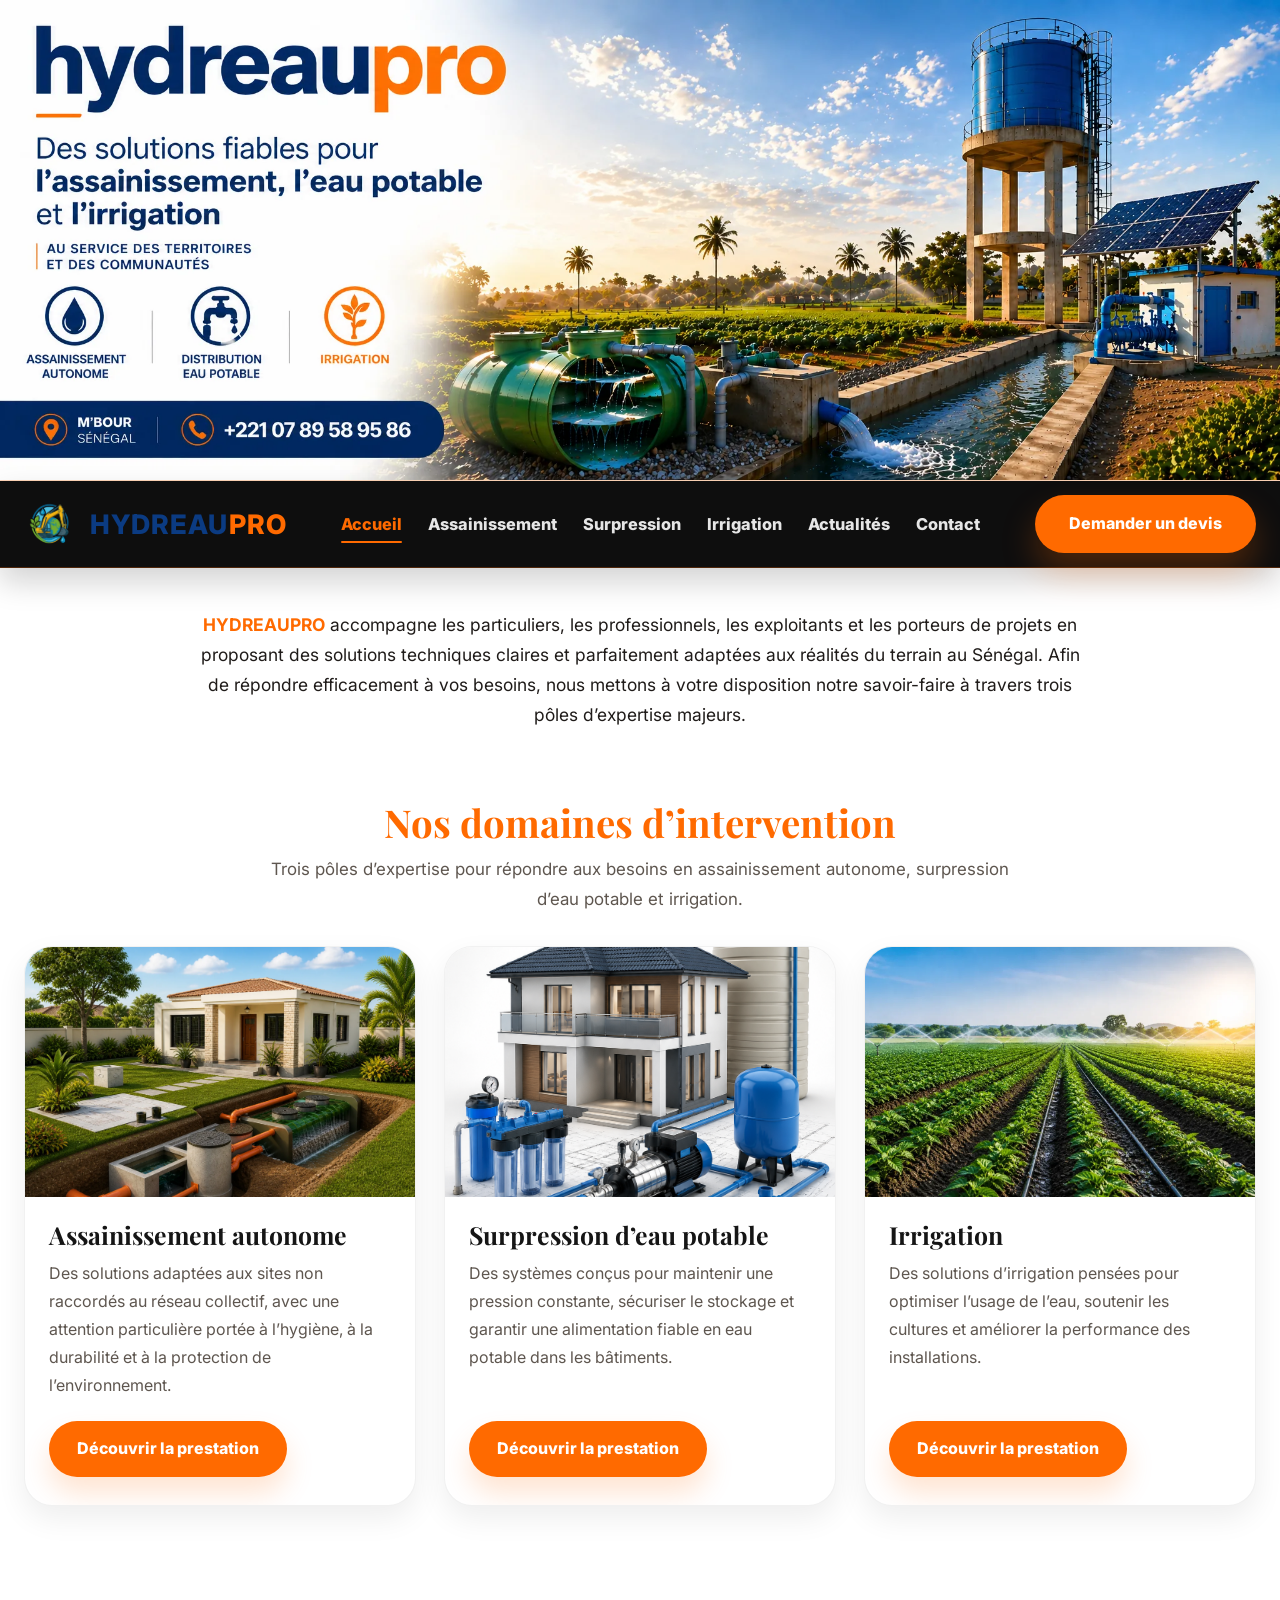
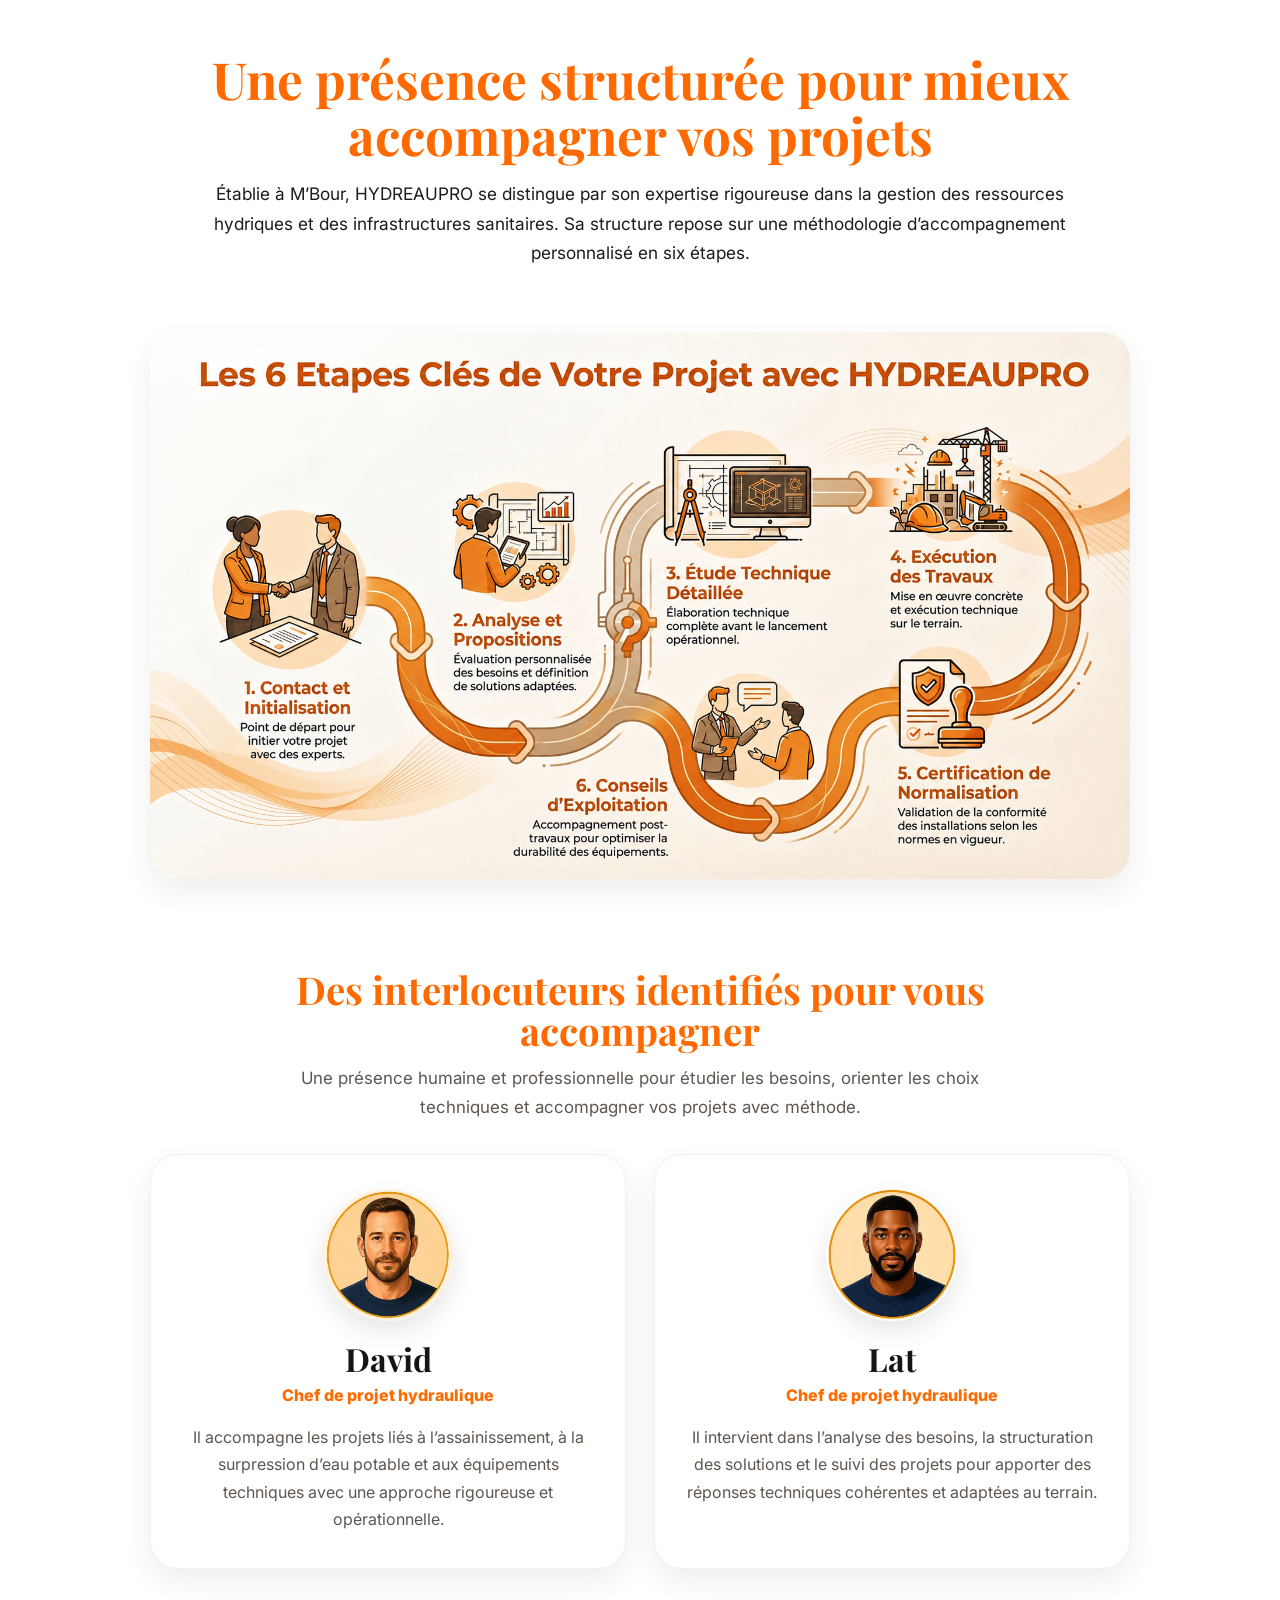
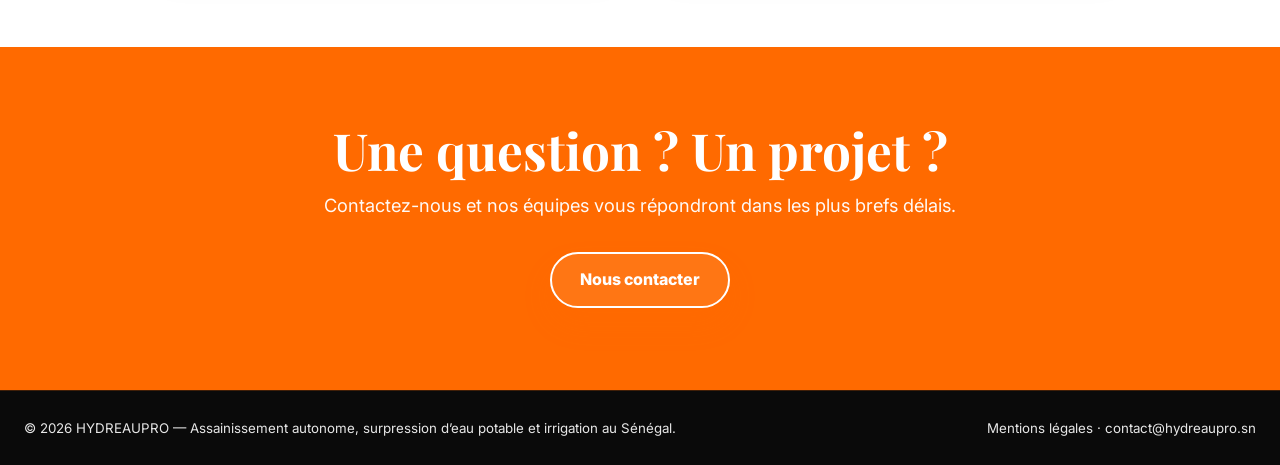
==== commit 1ba5a573: "Add files via upload" ====
--- a/index.html
+++ b/index.html
@@ -1,181 +1,180 @@
-<!doctype html>
-<html lang="fr">
-<head>
-  <meta charset="utf-8">
-  <meta name="viewport" content="width=device-width, initial-scale=1">
-  <title>HYDREAUPRO — Accueil</title>
-  <meta name="description" content="HYDREAUPRO accompagne les particuliers, professionnels, exploitants et porteurs de projets en assainissement autonome, surpression d’eau potable et irrigation au Sénégal.">
-  <link rel="preconnect" href="https://fonts.googleapis.com">
-  <link rel="preconnect" href="https://fonts.gstatic.com" crossorigin>
-  <link rel="stylesheet" href="style.css">
-</head>
-<body class="home-page">
-
-  <header class="hero-banner">
-    <img src="images/bannieres.webp" alt="Bannière HYDREAUPRO">
-  </header>
-
-  <nav class="site-header" aria-label="Navigation principale">
-    <div class="container nav-inner">
-      <a href="index.html" class="brand">
-        <img src="images/logo-hydreaupro.webp" alt="Logo HYDREAUPRO">
-        <span class="brand-text">
-          <span class="brand-text__blue">HYDREAU</span><span class="brand-text__orange">PRO</span>
-        </span>
-      </a>
-
-      <button class="nav-toggle" type="button" aria-label="Ouvrir le menu" aria-expanded="false">☰</button>
-
-      <ul class="nav-menu">
-        <li><a href="index.html" class="active" aria-current="page">Accueil</a></li>
-        <li><a href="assainissement.html">Assainissement</a></li>
-        <li><a href="distribution.html">Surpression</a></li>
-        <li><a href="irrigation.html">Irrigation</a></li>
-        <li><a href="actualites.php">Actualités</a></li>
-        <li><a href="contact.html">Contact</a></li>
-      </ul>
-
-      <a href="contact.html" class="btn-devis">Demander un devis</a>
-    </div>
-  </nav>
-
-  <main>
-
-    <section class="intro-strip">
-      <div class="container">
-        <div class="intro-strip__box block-orange">
-          <p>
-            <strong>HYDREAUPRO</strong> accompagne les particuliers, les professionnels, les exploitants et les porteurs de projets en proposant des solutions techniques claires et parfaitement adaptées aux réalités du terrain au Sénégal. Afin de répondre efficacement à vos besoins, nous mettons à votre disposition notre savoir-faire à travers trois pôles d’expertise majeurs.
-          </p>
-        </div>
-      </div>
-    </section>
-
-    <section class="section services-section" id="solutions">
-      <div class="container">
-        <div class="section-head">
-          <h2>Nos domaines d’intervention</h2>
-          <p>
-            Trois pôles d’expertise pour répondre aux besoins en assainissement autonome,
-            surpression d’eau potable et irrigation.
-          </p>
-        </div>
-
-        <div class="cards-grid">
-          <article class="service-card block-orange">
-            <figure class="service-card__media">
-              <img src="images/assainissement-maison-coupe-technique.webp" alt="Installation d’assainissement autonome" loading="lazy">
-            </figure>
-            <div class="service-card__body">
-              <h3>Assainissement autonome</h3>
-              <p>Des solutions adaptées aux sites non raccordés au réseau collectif, avec une attention particulière portée à l’hygiène, à la durabilité et à la protection de l’environnement.</p>
-              <a href="assainissement.html" class="btn btn--primary">Découvrir la prestation</a>
-            </div>
-          </article>
-
-          <article class="service-card block-orange">
-            <figure class="service-card__media">
-              <img src="images/18-surpression-residence-station-eau.webp" alt="Système de surpression d’eau potable domestique" loading="lazy">
-            </figure>
-            <div class="service-card__body">
-              <h3>Surpression d’eau potable</h3>
-              <p>Des systèmes conçus pour maintenir une pression constante, sécuriser le stockage et garantir une alimentation fiable en eau potable dans les bâtiments.</p>
-              <a href="distribution.html" class="btn btn--primary">Découvrir la prestation</a>
-            </div>
-          </article>
-
-          <article class="service-card block-orange">
-            <figure class="service-card__media">
-              <img src="images/02-irrigation-aspersion-grand-champ.webp" alt="Système d’irrigation agricole" loading="lazy">
-            </figure>
-            <div class="service-card__body">
-              <h3>Irrigation</h3>
-              <p>Des solutions d’irrigation pensées pour optimiser l’usage de l’eau, soutenir les cultures et améliorer la performance des installations.</p>
-              <a href="irrigation.html" class="btn btn--primary">Découvrir la prestation</a>
-            </div>
-          </article>
-        </div>
-      </div>
-    </section>
-
-    <section class="section about-section">
-      <div class="container">
-        <div class="about-section__stack">
-          <div class="about-section__copy block-orange">
-            <h2>Une présence structurée pour mieux accompagner vos projets</h2>
-            <p>
-              Établie à M’Bour, HYDREAUPRO se distingue par son expertise rigoureuse dans la gestion des ressources hydriques et des infrastructures sanitaires. Sa structure repose sur une méthodologie d’accompagnement personnalisé à six étapes.
-            </p>
-          </div>
-
-          <div class="about-section__media block-orange">
-            <img src="images/les-etapes-cles.webp" alt="Les 6 étapes clés de votre projet avec HYDREAUPRO" loading="lazy">
-          </div>
-
-          <div class="about-section__actions">
-            <a class="btn btn--primary" href="contact.html">Parler de vos projets</a>
-          </div>
-        </div>
-      </div>
-    </section>
-
-    <section class="section team-section">
-      <div class="container">
-        <div class="section-head section-head--center">
-          <h2>Des interlocuteurs identifiés pour vous accompagner</h2>
-          <p>
-            Une présence humaine et professionnelle pour étudier les besoins,
-            orienter les choix techniques et accompagner vos projets avec méthode.
-          </p>
-        </div>
-
-        <div class="team-grid">
-          <article class="team-card block-orange">
-            <div class="team-card__avatar">
-              <img src="images/avatar-david.webp" alt="Portrait de David" loading="lazy">
-            </div>
-            <h3>David</h3>
-            <span class="team-card__role">Chef de projet hydraulique</span>
-            <p>
-              Il accompagne les projets liés à l’assainissement, à la surpression d’eau potable
-              et aux équipements techniques avec une approche rigoureuse et opérationnelle.
-            </p>
-          </article>
-
-          <article class="team-card block-orange">
-            <div class="team-card__avatar">
-              <img src="images/avatar-lat.webp" alt="Portrait de Lat" loading="lazy">
-            </div>
-            <h3>Lat</h3>
-            <span class="team-card__role">Chef de projet hydraulique</span>
-            <p>
-              Il intervient dans l’analyse des besoins, la structuration des solutions
-              et le suivi des projets pour apporter des réponses techniques cohérentes
-              et adaptées au terrain.
-            </p>
-          </article>
-        </div>
-      </div>
-    </section>
-
-    <section class="cta-band">
-      <div class="container">
-        <h2>Une question ? Un projet ?</h2>
-        <div class="btn-row">
-          <a href="contact.html" class="btn-cta">Nous contacter</a>
-        </div>
-      </div>
-    </section>
-
-  </main>
-
-  <footer class="site-footer">
-    <div class="container site-footer__inner">
-      <small>© 2026 HYDREAUPRO — Assainissement autonome, surpression d’eau potable et irrigation au Sénégal.</small>
-      <small><a href="mentions-legales.html">Mentions légales</a> · <a href="mailto:contact@hydraupro.sn">contact@hydraupro.sn</a></small>
-    </div>
-  </footer>
-
-  <script src="main.js"></script>
-</body>
-</html>
+<!doctype html>
+<html lang="fr">
+<head>
+  <meta charset="utf-8">
+  <meta name="viewport" content="width=device-width, initial-scale=1">
+  <title>HYDREAUPRO — Accueil</title>
+  <meta name="description" content="HYDREAUPRO accompagne les particuliers, professionnels, exploitants et porteurs de projets en assainissement autonome, surpression d’eau potable et irrigation au Sénégal.">
+  <link rel="preconnect" href="https://fonts.googleapis.com">
+  <link rel="preconnect" href="https://fonts.gstatic.com" crossorigin>
+  <link rel="stylesheet" href="style.css">
+  <script defer src="main.js"></script>
+</head>
+<body class="home-page">
+
+  <header class="hero-banner">
+    <img src="images/bannieres.webp" alt="Bannière HYDREAUPRO">
+  </header>
+
+  <nav class="site-header" aria-label="Navigation principale">
+    <div class="container nav-inner">
+      <a href="index.html" class="brand">
+        <img src="images/07logohydreaupro.webp" alt="Logo HYDREAUPRO">
+        <span class="brand-text">
+          <span class="brand-text__blue">HYDREAU</span><span class="brand-text__orange">PRO</span>
+        </span>
+      </a>
+
+      <button class="nav-toggle" type="button" aria-label="Ouvrir le menu" aria-expanded="false">☰</button>
+
+      <ul class="nav-menu">
+        <li><a href="index.html" class="active" aria-current="page">Accueil</a></li>
+        <li><a href="assainissement.html">Assainissement</a></li>
+        <li><a href="distribution.html">Surpression</a></li>
+        <li><a href="irrigation.html">Irrigation</a></li>
+        <li><a href="actualites.php">Actualités</a></li>
+        <li><a href="contact.html">Contact</a></li>
+      </ul>
+
+      <a href="contact.html" class="btn-devis">Demander un devis</a>
+    </div>
+  </nav>
+
+  <main>
+
+    <section class="intro-strip">
+      <div class="container">
+        <div class="intro-strip__box block-orange">
+          <p>
+            <strong>HYDREAUPRO</strong> accompagne les particuliers, les professionnels, les exploitants et les porteurs de projets en proposant des solutions techniques claires et parfaitement adaptées aux réalités du terrain au Sénégal. Afin de répondre efficacement à vos besoins, nous mettons à votre disposition notre savoir-faire à travers trois pôles d’expertise majeurs.
+          </p>
+        </div>
+      </div>
+    </section>
+
+    <section class="section services-section" id="solutions">
+      <div class="container">
+        <div class="section-head">
+          <h2>Nos domaines d’intervention</h2>
+          <p>
+            Trois pôles d’expertise pour répondre aux besoins en assainissement autonome,
+            surpression d’eau potable et irrigation.
+          </p>
+        </div>
+
+        <div class="cards-grid">
+          <article class="service-card block-orange">
+            <figure class="service-card__media">
+              <img src="images/accueil-assainissement.webp" alt="Installation d’assainissement autonome" loading="lazy">
+            </figure>
+            <div class="service-card__body">
+              <h3>Assainissement autonome</h3>
+              <p>Des solutions adaptées aux sites non raccordés au réseau collectif, avec une attention particulière portée à l’hygiène, à la durabilité et à la protection de l’environnement.</p>
+              <a href="assainissement.html" class="btn btn--primary">Découvrir la prestation</a>
+            </div>
+          </article>
+
+          <article class="service-card block-orange">
+            <figure class="service-card__media">
+              <img src="images/photo de plan 5.png" alt="Système de surpression d’eau potable" loading="lazy">
+            </figure>
+            <div class="service-card__body">
+              <h3>Surpression d’eau potable</h3>
+              <p>Des systèmes conçus pour maintenir une pression constante, sécuriser le stockage et garantir une alimentation fiable en eau potable dans les bâtiments.</p>
+              <a href="distribution.html" class="btn btn--primary">Découvrir la prestation</a>
+            </div>
+          </article>
+
+          <article class="service-card block-orange">
+            <figure class="service-card__media">
+              <img src="images/accueil-irrigation.webp" alt="Système d’irrigation agricole" loading="lazy">
+            </figure>
+            <div class="service-card__body">
+              <h3>Irrigation</h3>
+              <p>Des solutions d’irrigation pensées pour optimiser l’usage de l’eau, soutenir les cultures et améliorer la performance des installations.</p>
+              <a href="irrigation.html" class="btn btn--primary">Découvrir la prestation</a>
+            </div>
+          </article>
+        </div>
+      </div>
+    </section>
+
+    <section class="section about-section">
+      <div class="container">
+        <div class="about-section__stack">
+          <div class="about-section__copy block-orange">
+            <h2>Une présence structurée pour mieux accompagner vos projets</h2>
+            <p>
+              Établie à M’Bour, HYDREAUPRO se distingue par son expertise rigoureuse dans la gestion des ressources hydriques et des infrastructures sanitaires. Sa structure repose sur une méthodologie d’accompagnement personnalisé en six étapes.
+            </p>
+          </div>
+
+          <div class="about-section__media block-orange about-section__media--large">
+            <img src="images/etapes de hydreaupro.png" alt="Les 6 étapes clés de votre projet avec HYDREAUPRO" loading="lazy">
+          </div>
+        </div>
+      </div>
+    </section>
+
+    <section class="section team-section">
+      <div class="container">
+        <div class="section-head section-head--center">
+          <h2>Des interlocuteurs identifiés pour vous accompagner</h2>
+          <p>
+            Une présence humaine et professionnelle pour étudier les besoins,
+            orienter les choix techniques et accompagner vos projets avec méthode.
+          </p>
+        </div>
+
+        <div class="team-grid">
+          <article class="team-card block-orange">
+            <div class="team-card__avatar">
+              <img src="images/avatar-david.webp" alt="Portrait de David" loading="lazy">
+            </div>
+            <h3>David</h3>
+            <span class="team-card__role">Chef de projet hydraulique</span>
+            <p>
+              Il accompagne les projets liés à l’assainissement, à la surpression d’eau potable
+              et aux équipements techniques avec une approche rigoureuse et opérationnelle.
+            </p>
+          </article>
+
+          <article class="team-card block-orange">
+            <div class="team-card__avatar">
+              <img src="images/avatar-lat.webp" alt="Portrait de Lat" loading="lazy">
+            </div>
+            <h3>Lat</h3>
+            <span class="team-card__role">Chef de projet hydraulique</span>
+            <p>
+              Il intervient dans l’analyse des besoins, la structuration des solutions
+              et le suivi des projets pour apporter des réponses techniques cohérentes
+              et adaptées au terrain.
+            </p>
+          </article>
+        </div>
+      </div>
+    </section>
+
+    <section class="cta-band cta-band--split">
+      <div class="container cta-band__inner">
+        <div class="cta-band__text">
+          <h2>Une question ? Un projet ?</h2>
+          <p>Contactez-nous et nos équipes vous répondront dans les plus brefs délais.</p>
+        </div>
+        <div class="btn-row">
+          <a href="contact.html" class="btn-cta">Nous contacter</a>
+        </div>
+      </div>
+    </section>
+
+  </main>
+
+  <footer class="site-footer">
+    <div class="container site-footer__inner">
+      <small>© 2026 HYDREAUPRO — Assainissement autonome, surpression d’eau potable et irrigation au Sénégal.</small>
+      <small><a href="mentions-legales.html">Mentions légales</a> · <a href="mailto:contact@hydreaupro.sn">contact@hydreaupro.sn</a></small>
+    </div>
+  </footer>
+
+</body>
+</html>
--- a/style.css
+++ b/style.css
@@ -1408,3 +1408,78 @@
     text-align: center;
   }
 }
+
+
+
+/* =========================================================
+   CORRECTIF CIBLÉ — IMAGE ASSAINISSEMENT NON COUPÉE
+   Objectif :
+   - garder la photo entière dans le bloc vertical ;
+   - ne pas toucher à la page d'accueil ;
+   - ne pas modifier le CTA orange ;
+   - conserver image à gauche / texte à droite.
+========================================================= */
+
+.service-page-assainissement .service-media {
+  background: #f5f5f5 !important;
+}
+
+.service-page-assainissement .service-media__photo {
+  width: 100% !important;
+  height: 640px !important;
+  min-height: 640px !important;
+  max-width: 440px !important;
+  margin: 0 auto !important;
+  display: flex !important;
+  align-items: center !important;
+  justify-content: center !important;
+  overflow: hidden !important;
+  background: #f5f5f5 !important;
+  border-radius: 28px !important;
+}
+
+.service-page-assainissement .service-media__photo img {
+  width: 100% !important;
+  height: 100% !important;
+  object-fit: contain !important;
+  object-position: center center !important;
+  display: block !important;
+}
+
+/* On enlève l'overlay sombre uniquement sur l'image de gauche de la page assainissement */
+.service-page-assainissement .service-media__photo::after {
+  display: none !important;
+}
+
+/* On garde l'image à gauche et le texte à droite */
+.service-page-assainissement .service-block {
+  grid-template-columns: minmax(320px, 440px) minmax(0, 1fr) !important;
+  align-items: start !important;
+}
+
+.service-page-assainissement .service-media {
+  order: 1 !important;
+}
+
+.service-page-assainissement .content-column {
+  order: 2 !important;
+}
+
+/* Responsive mobile : l'image reste entière */
+@media (max-width: 1180px) {
+  .service-page-assainissement .service-block {
+    grid-template-columns: 1fr !important;
+  }
+
+  .service-page-assainissement .service-media {
+    max-width: 440px !important;
+    margin: 0 auto !important;
+  }
+}
+
+@media (max-width: 640px) {
+  .service-page-assainissement .service-media__photo {
+    height: 520px !important;
+    min-height: 520px !important;
+  }
+}
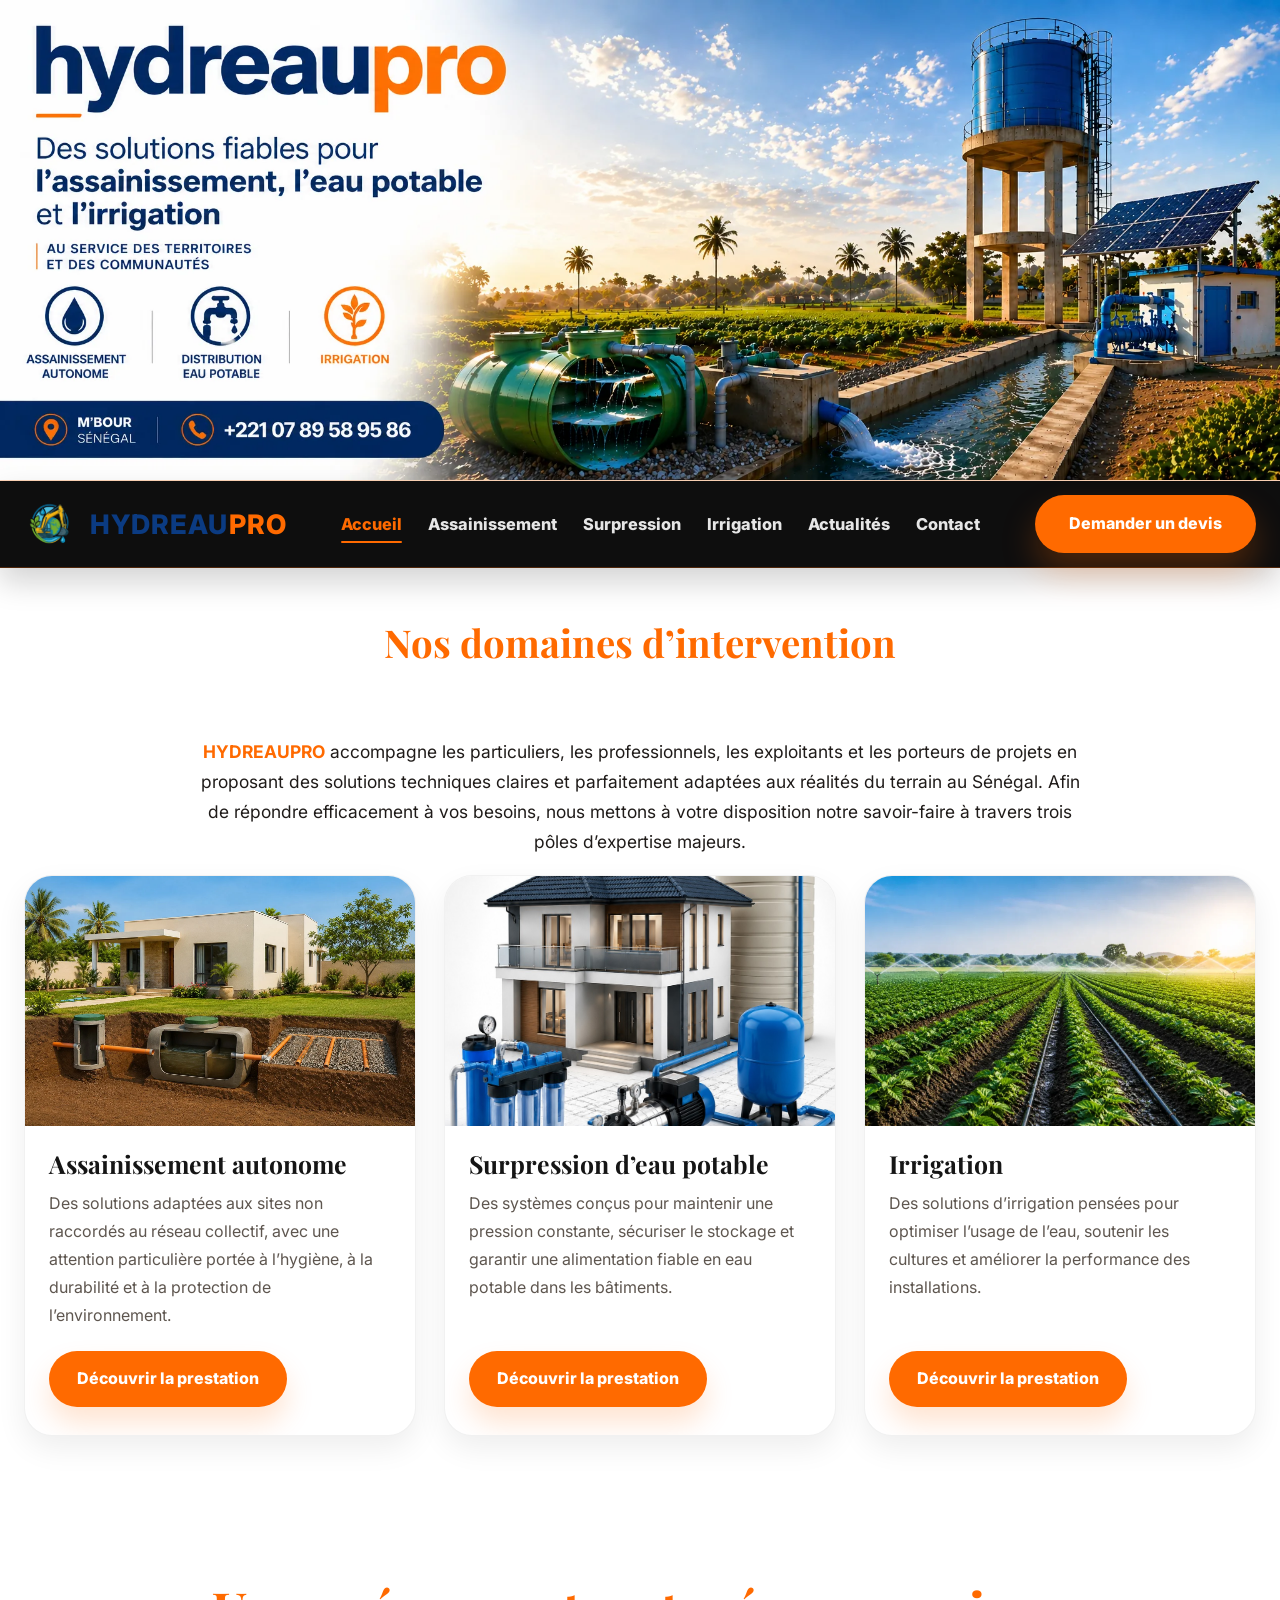
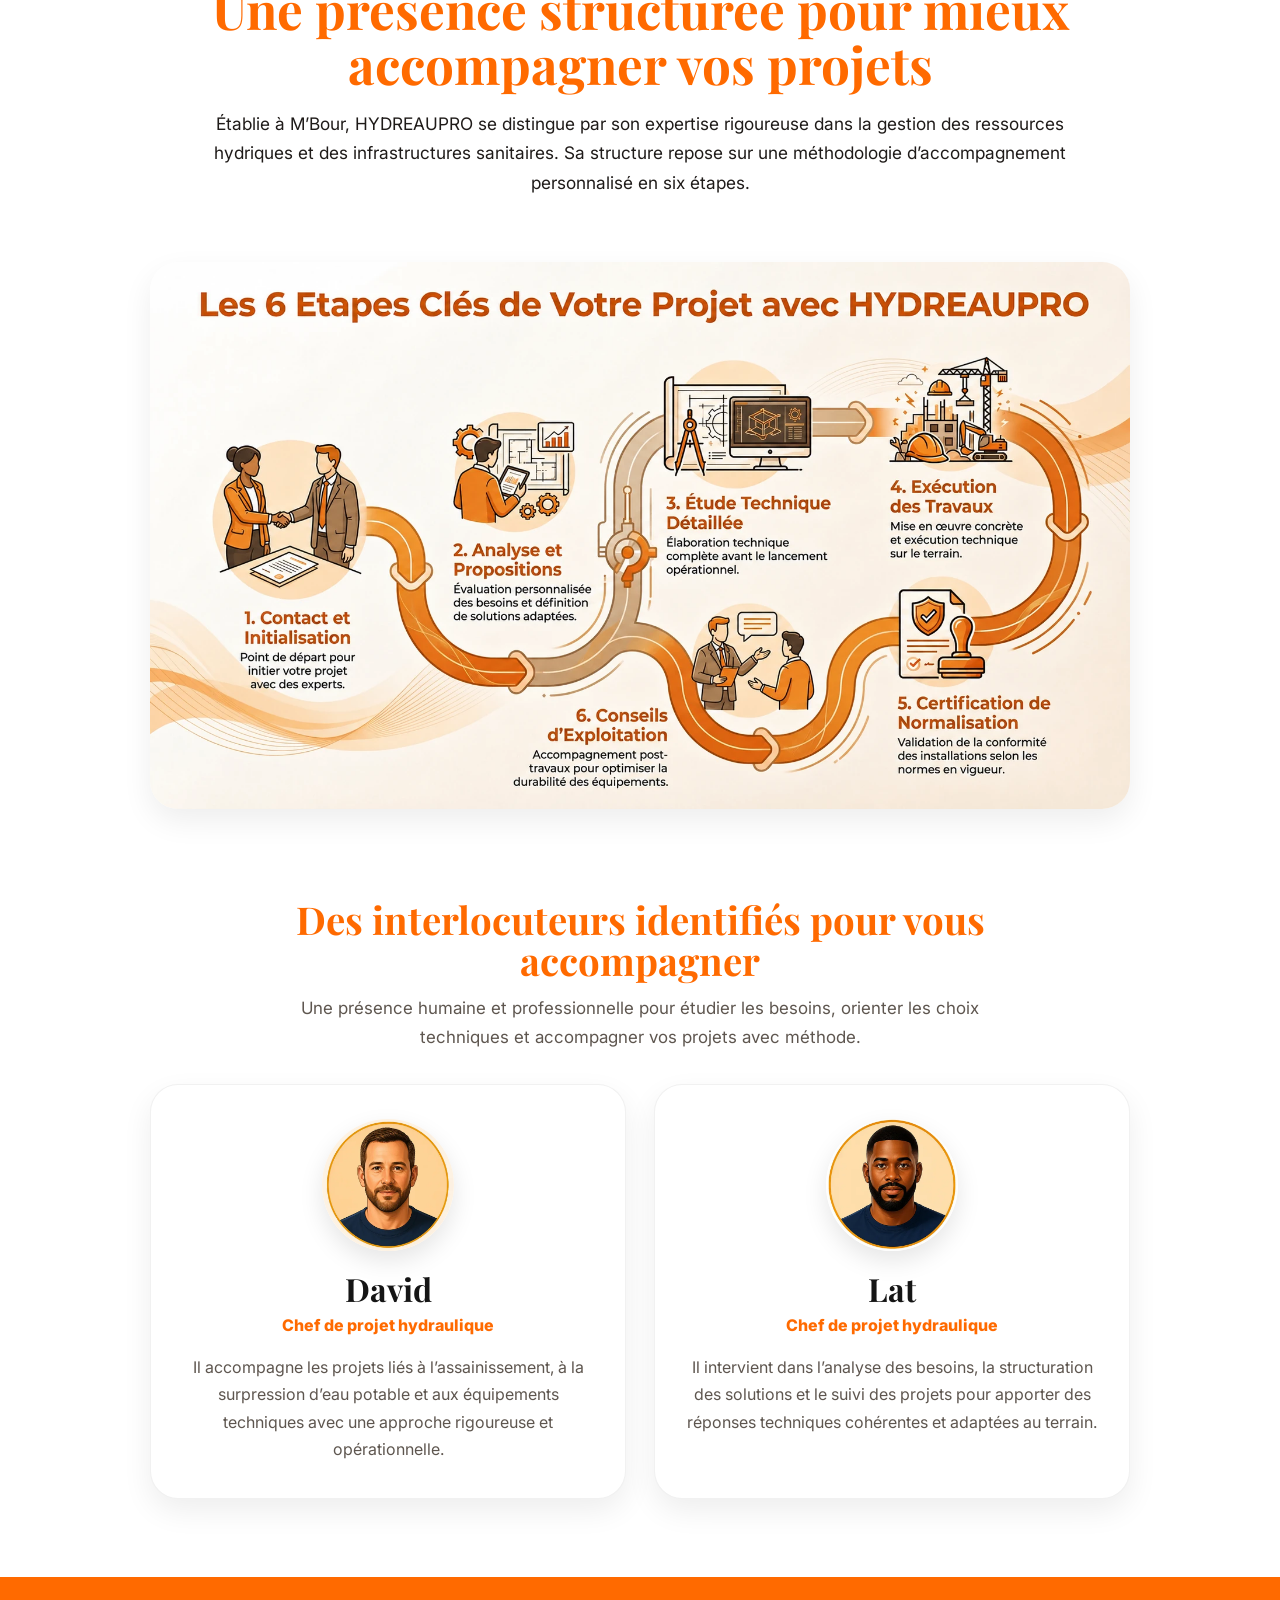
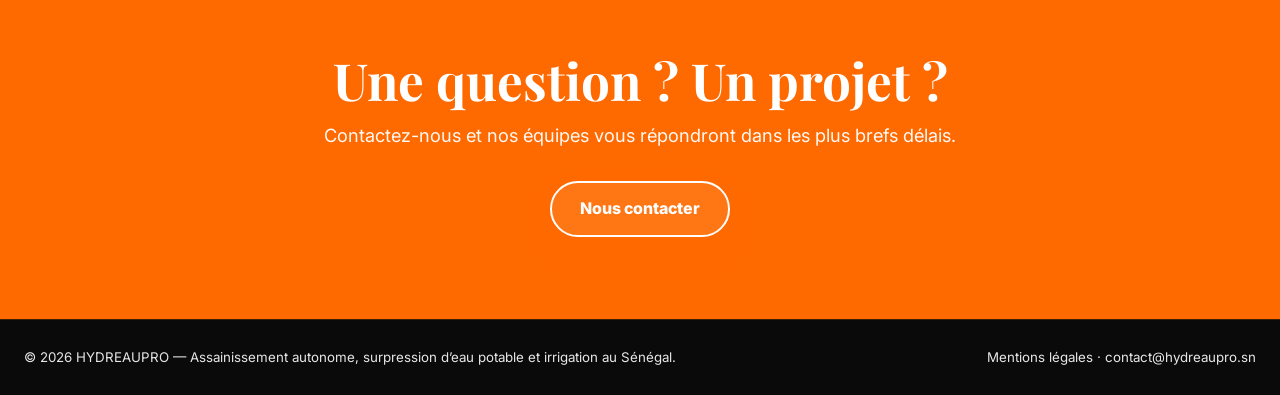
==== commit 7285ef0d: "Add files via upload" ====
--- a/index.html
+++ b/index.html
@@ -19,7 +19,7 @@
   <nav class="site-header" aria-label="Navigation principale">
     <div class="container nav-inner">
       <a href="index.html" class="brand">
-        <img src="images/07logohydreaupro.webp" alt="Logo HYDREAUPRO">
+        <img src="images/logo-hydreaupro.webp" alt="Logo HYDREAUPRO">
         <span class="brand-text">
           <span class="brand-text__blue">HYDREAU</span><span class="brand-text__orange">PRO</span>
         </span>
@@ -30,7 +30,7 @@
       <ul class="nav-menu">
         <li><a href="index.html" class="active" aria-current="page">Accueil</a></li>
         <li><a href="assainissement.html">Assainissement</a></li>
-        <li><a href="distribution.html">Surpression</a></li>
+        <li><a href="surpression.html">Surpression</a></li>
         <li><a href="irrigation.html">Irrigation</a></li>
         <li><a href="actualites.php">Actualités</a></li>
         <li><a href="contact.html">Contact</a></li>
@@ -42,7 +42,13 @@
 
   <main>
 
-    <section class="intro-strip">
+    <section class="section services-section" id="solutions">
+      <div class="container">
+        <div class="section-head">
+          <h2>Nos domaines d’intervention</h2>
+        </div>
+
+      <section class="intro-strip">
       <div class="container">
         <div class="intro-strip__box block-orange">
           <p>
@@ -52,20 +58,11 @@
       </div>
     </section>
 
-    <section class="section services-section" id="solutions">
-      <div class="container">
-        <div class="section-head">
-          <h2>Nos domaines d’intervention</h2>
-          <p>
-            Trois pôles d’expertise pour répondre aux besoins en assainissement autonome,
-            surpression d’eau potable et irrigation.
-          </p>
-        </div>
 
         <div class="cards-grid">
           <article class="service-card block-orange">
             <figure class="service-card__media">
-              <img src="images/accueil-assainissement.webp" alt="Installation d’assainissement autonome" loading="lazy">
+              <img src="images/assainissement-maison-coupe-technique.webp" alt="Installation d’assainissement autonome" loading="lazy">
             </figure>
             <div class="service-card__body">
               <h3>Assainissement autonome</h3>
@@ -76,12 +73,12 @@
 
           <article class="service-card block-orange">
             <figure class="service-card__media">
-              <img src="images/photo de plan 5.png" alt="Système de surpression d’eau potable" loading="lazy">
+              <img src="images/photo-de-plan-5.webp" alt="Système de surpression d’eau potable" loading="lazy">
             </figure>
             <div class="service-card__body">
               <h3>Surpression d’eau potable</h3>
               <p>Des systèmes conçus pour maintenir une pression constante, sécuriser le stockage et garantir une alimentation fiable en eau potable dans les bâtiments.</p>
-              <a href="distribution.html" class="btn btn--primary">Découvrir la prestation</a>
+              <a href="surpression.html" class="btn btn--primary">Découvrir la prestation</a>
             </div>
           </article>
 
@@ -110,7 +107,7 @@
           </div>
 
           <div class="about-section__media block-orange about-section__media--large">
-            <img src="images/etapes de hydreaupro.png" alt="Les 6 étapes clés de votre projet avec HYDREAUPRO" loading="lazy">
+            <img src="images/etapes-de-hydreaupro.webp" alt="Les 6 étapes clés de votre projet avec HYDREAUPRO" loading="lazy">
           </div>
         </div>
       </div>
@@ -155,17 +152,17 @@
       </div>
     </section>
 
-    <section class="cta-band cta-band--split">
-      <div class="container cta-band__inner">
-        <div class="cta-band__text">
-          <h2>Une question ? Un projet ?</h2>
-          <p>Contactez-nous et nos équipes vous répondront dans les plus brefs délais.</p>
-        </div>
-        <div class="btn-row">
-          <a href="contact.html" class="btn-cta">Nous contacter</a>
-        </div>
-      </div>
-    </section>
+<section class="cta-band cta-band--split">
+  <div class="container cta-band__inner">
+    <div class="cta-band__text">
+      <h2>Une question ? Un projet ?</h2>
+      <p>Contactez-nous et nos équipes vous répondront dans les plus brefs délais.</p>
+    </div>
+    <div class="btn-row">
+      <a href="contact.html" class="btn-cta">Nous contacter</a>
+    </div>
+  </div>
+</section>
 
   </main>
 
--- a/style.css
+++ b/style.css
@@ -1483,3 +1483,16 @@
     min-height: 520px !important;
   }
 }
+/* Bulle Coordonnées — page contact */
+.contact-page .contact-info__block .section-kicker {
+  display: flex;
+  width: fit-content;
+  margin: 0 auto 22px;
+  padding: 0 24px;
+  min-height: 44px;
+  align-items: center;
+  justify-content: center;
+  font-size: 0.9rem;
+  font-weight: 900;
+  letter-spacing: 0.12em;
+}
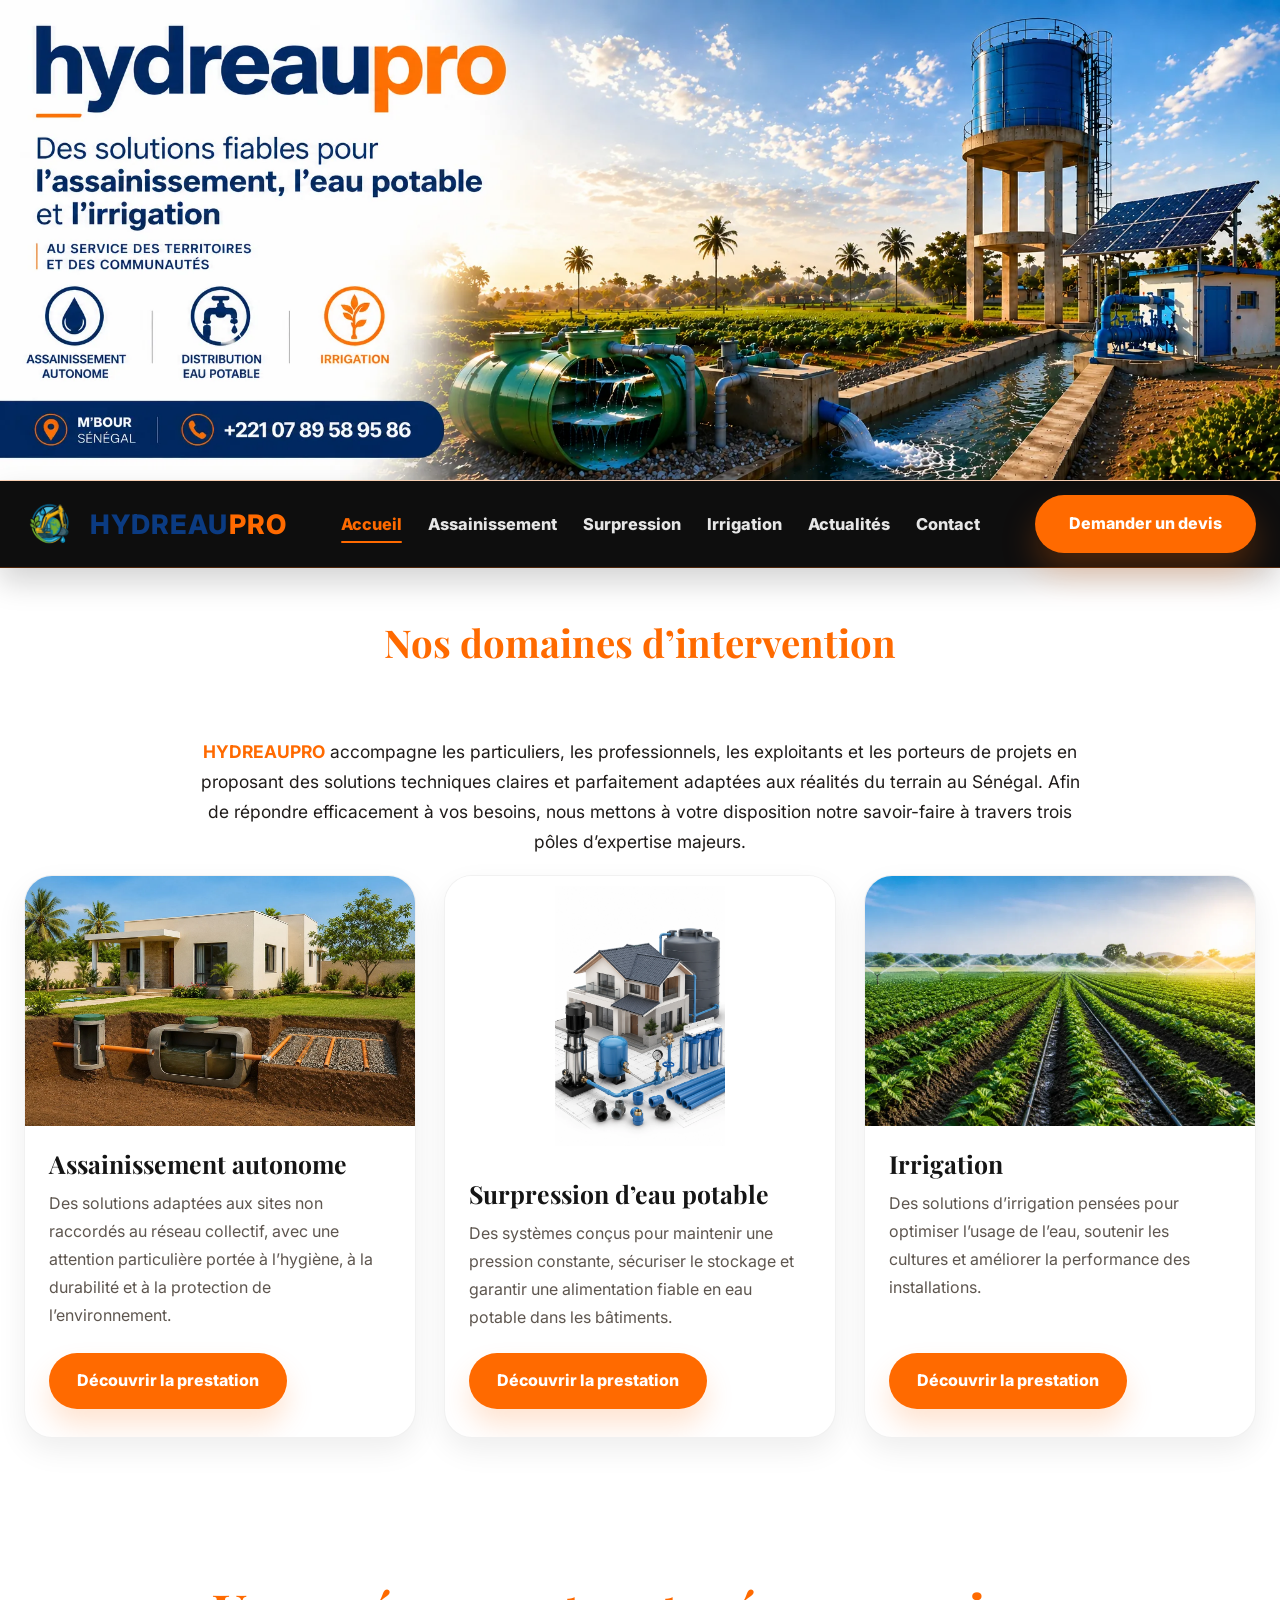
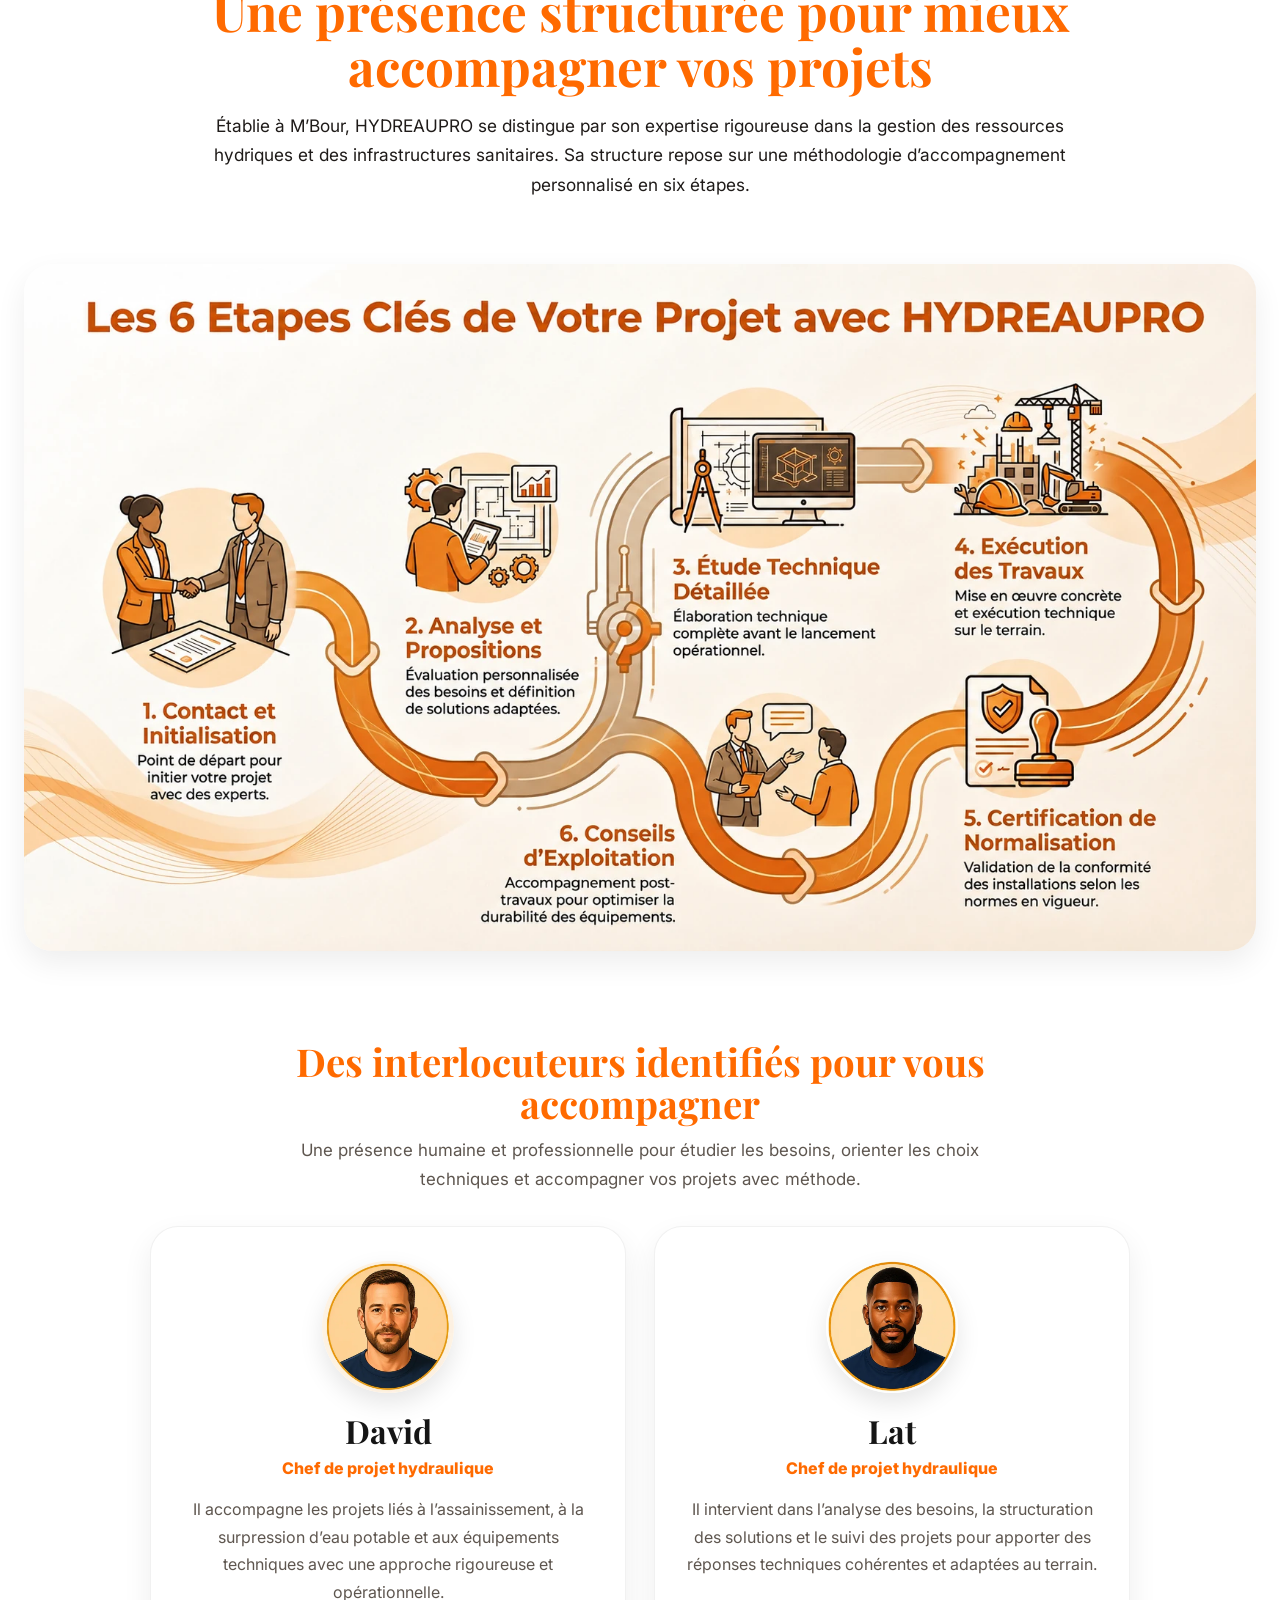
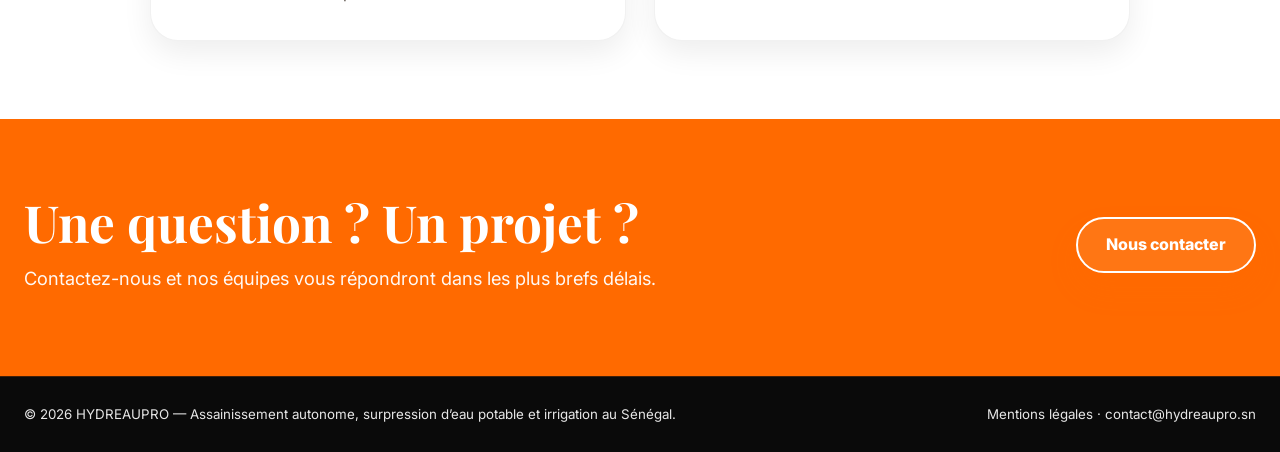
==== commit bb4841cc: "Add files via upload" ====
--- a/index.html
+++ b/index.html
@@ -73,7 +73,7 @@
 
           <article class="service-card block-orange">
             <figure class="service-card__media">
-              <img src="images/photo-de-plan-5.webp" alt="Système de surpression d’eau potable" loading="lazy">
+              <img src="images/accueil-surpression-photo-plan-1-1200.webp" alt="Système de surpression d’eau potable" loading="lazy">
             </figure>
             <div class="service-card__body">
               <h3>Surpression d’eau potable</h3>
--- a/style.css
+++ b/style.css
@@ -1483,6 +1483,75 @@
     min-height: 520px !important;
   }
 }
+
+
+
+/* =========================================================
+   CORRECTIF CTA ORANGE — TEXTE À GAUCHE / BOUTON À DROITE
+   Corrige la section "Une question ? Un projet ?"
+   sans toucher au reste du site.
+========================================================= */
+
+.cta-band--split {
+  text-align: left !important;
+}
+
+.cta-band--split .cta-band__inner {
+  display: flex !important;
+  align-items: center !important;
+  justify-content: space-between !important;
+  gap: 32px !important;
+}
+
+.cta-band--split .cta-band__text {
+  flex: 1 1 auto !important;
+  max-width: 760px !important;
+}
+
+.cta-band--split .cta-band__text h2 {
+  margin: 0 0 12px !important;
+  color: #fff !important;
+}
+
+.cta-band--split .cta-band__text p {
+  max-width: none !important;
+  margin: 0 !important;
+  color: rgba(255, 255, 255, 0.96) !important;
+}
+
+.cta-band--split .btn-row {
+  display: flex !important;
+  justify-content: flex-end !important;
+  align-items: center !important;
+  flex-shrink: 0 !important;
+  margin: 0 !important;
+}
+
+.cta-band--split .btn-cta {
+  border: 2px solid #fff !important;
+  background: rgba(255, 255, 255, 0.08) !important;
+  color: #fff !important;
+}
+
+.cta-band--split .btn-cta:hover {
+  background: #fff !important;
+  color: var(--orange) !important;
+}
+
+/* Version mobile */
+@media (max-width: 768px) {
+  .cta-band--split .cta-band__inner {
+    flex-direction: column !important;
+    align-items: flex-start !important;
+  }
+
+  .cta-band--split .btn-row {
+    width: 100% !important;
+    justify-content: flex-start !important;
+  }
+}
+
+
 /* Bulle Coordonnées — page contact */
 .contact-page .contact-info__block .section-kicker {
   display: flex;
@@ -1495,4 +1564,48 @@
   font-size: 0.9rem;
   font-weight: 900;
   letter-spacing: 0.12em;
+}
+
+
+
+/* =========================================================
+   CORRECTIF ACCUEIL — IMAGE 6 ÉTAPES LARGEUR SERVICE CARDS
+   Objectif :
+   - l'image des 6 étapes prend la même largeur que les service cards ;
+   - correction ciblée uniquement sur l'accueil ;
+   - ne modifie pas les autres blocs du site.
+========================================================= */
+
+.home-page .about-section__media--large {
+  width: 100%;
+  max-width: none;
+  align-self: stretch;
+}
+
+.home-page .about-section__media--large img {
+  width: 100%;
+  height: auto;
+  display: block;
+}
+
+/* =========================================================
+   CORRECTIF ACCUEIL — IMAGE SURPRESSION ENTIÈRE
+   Corrige uniquement l’image de la carte Surpression
+   sur la page d’accueil.
+========================================================= */
+
+.home-page .cards-grid .service-card:nth-of-type(2) .service-card__media {
+  height: 280px;
+  padding: 10px;
+  display: flex;
+  align-items: center;
+  justify-content: center;
+  background: #fff;
+}
+
+.home-page .cards-grid .service-card:nth-of-type(2) .service-card__media img {
+  width: 100%;
+  height: 100%;
+  object-fit: contain;
+  object-position: center center;
 }
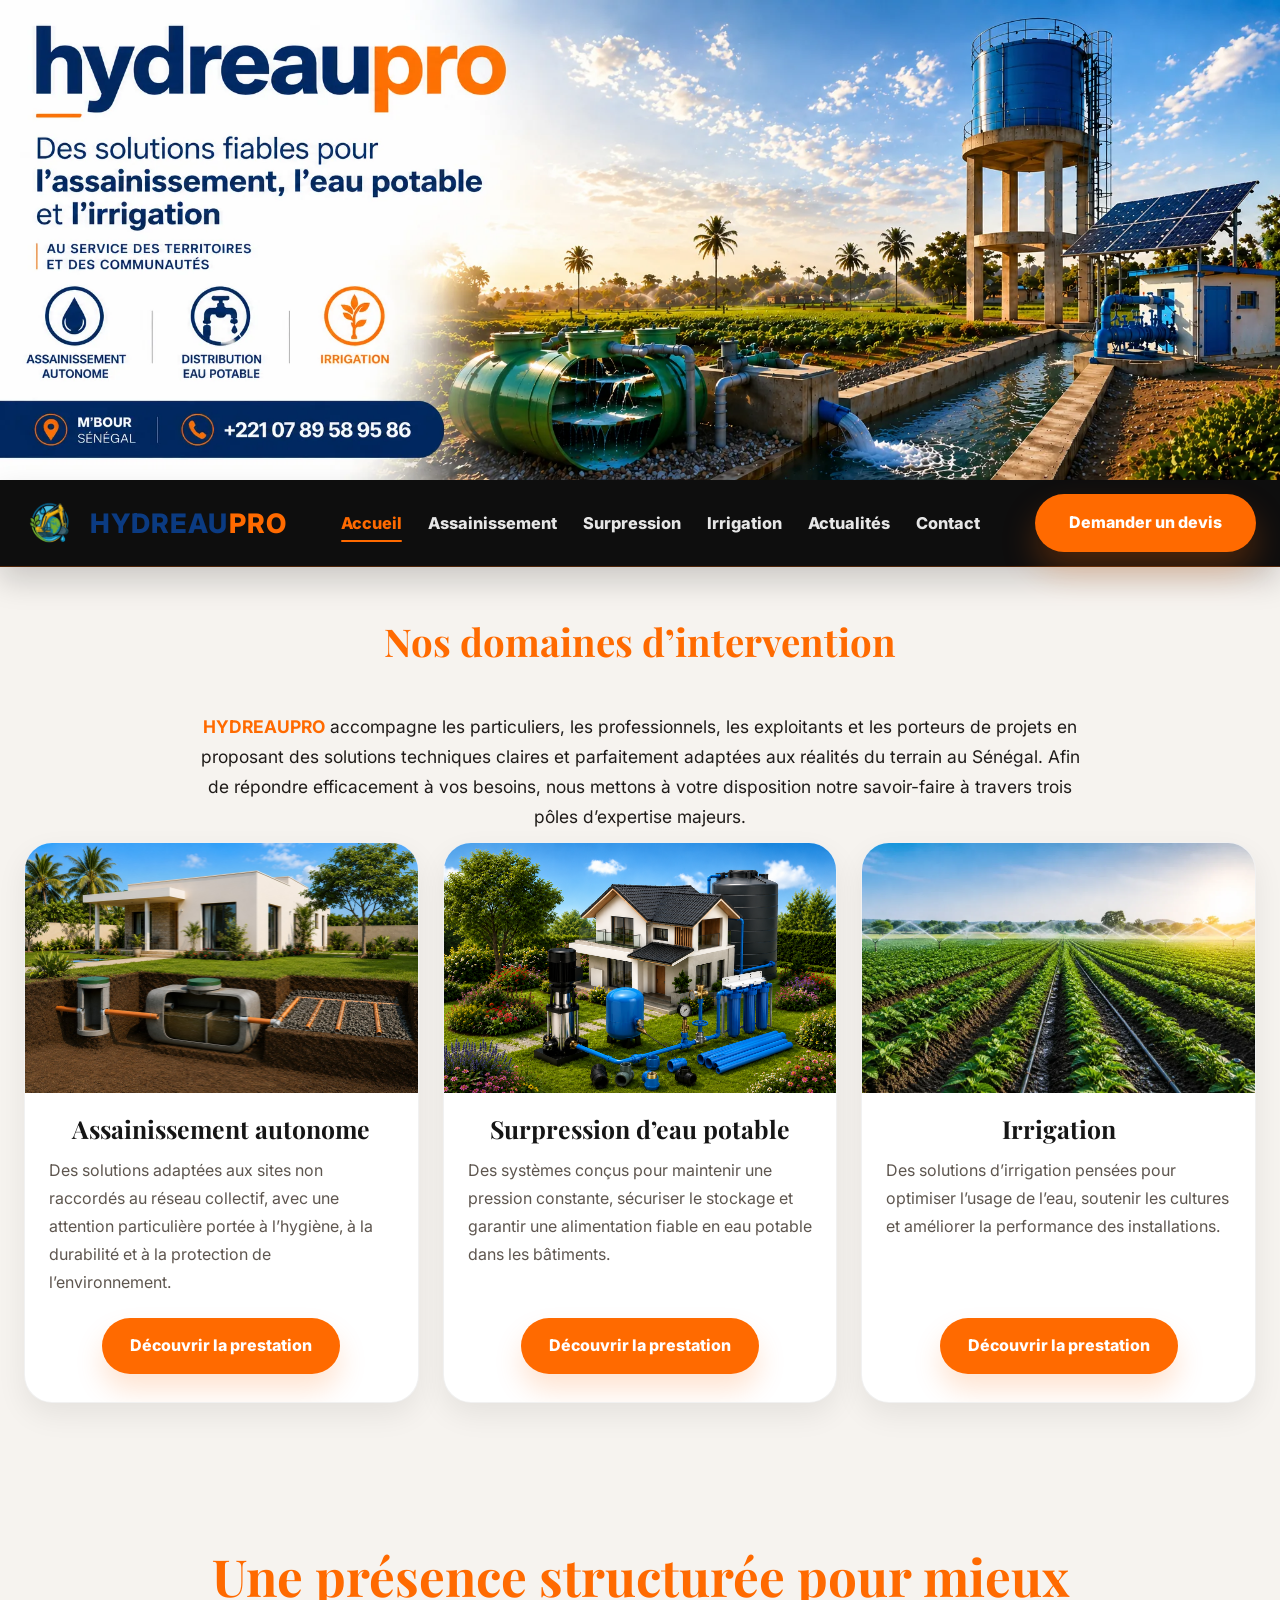
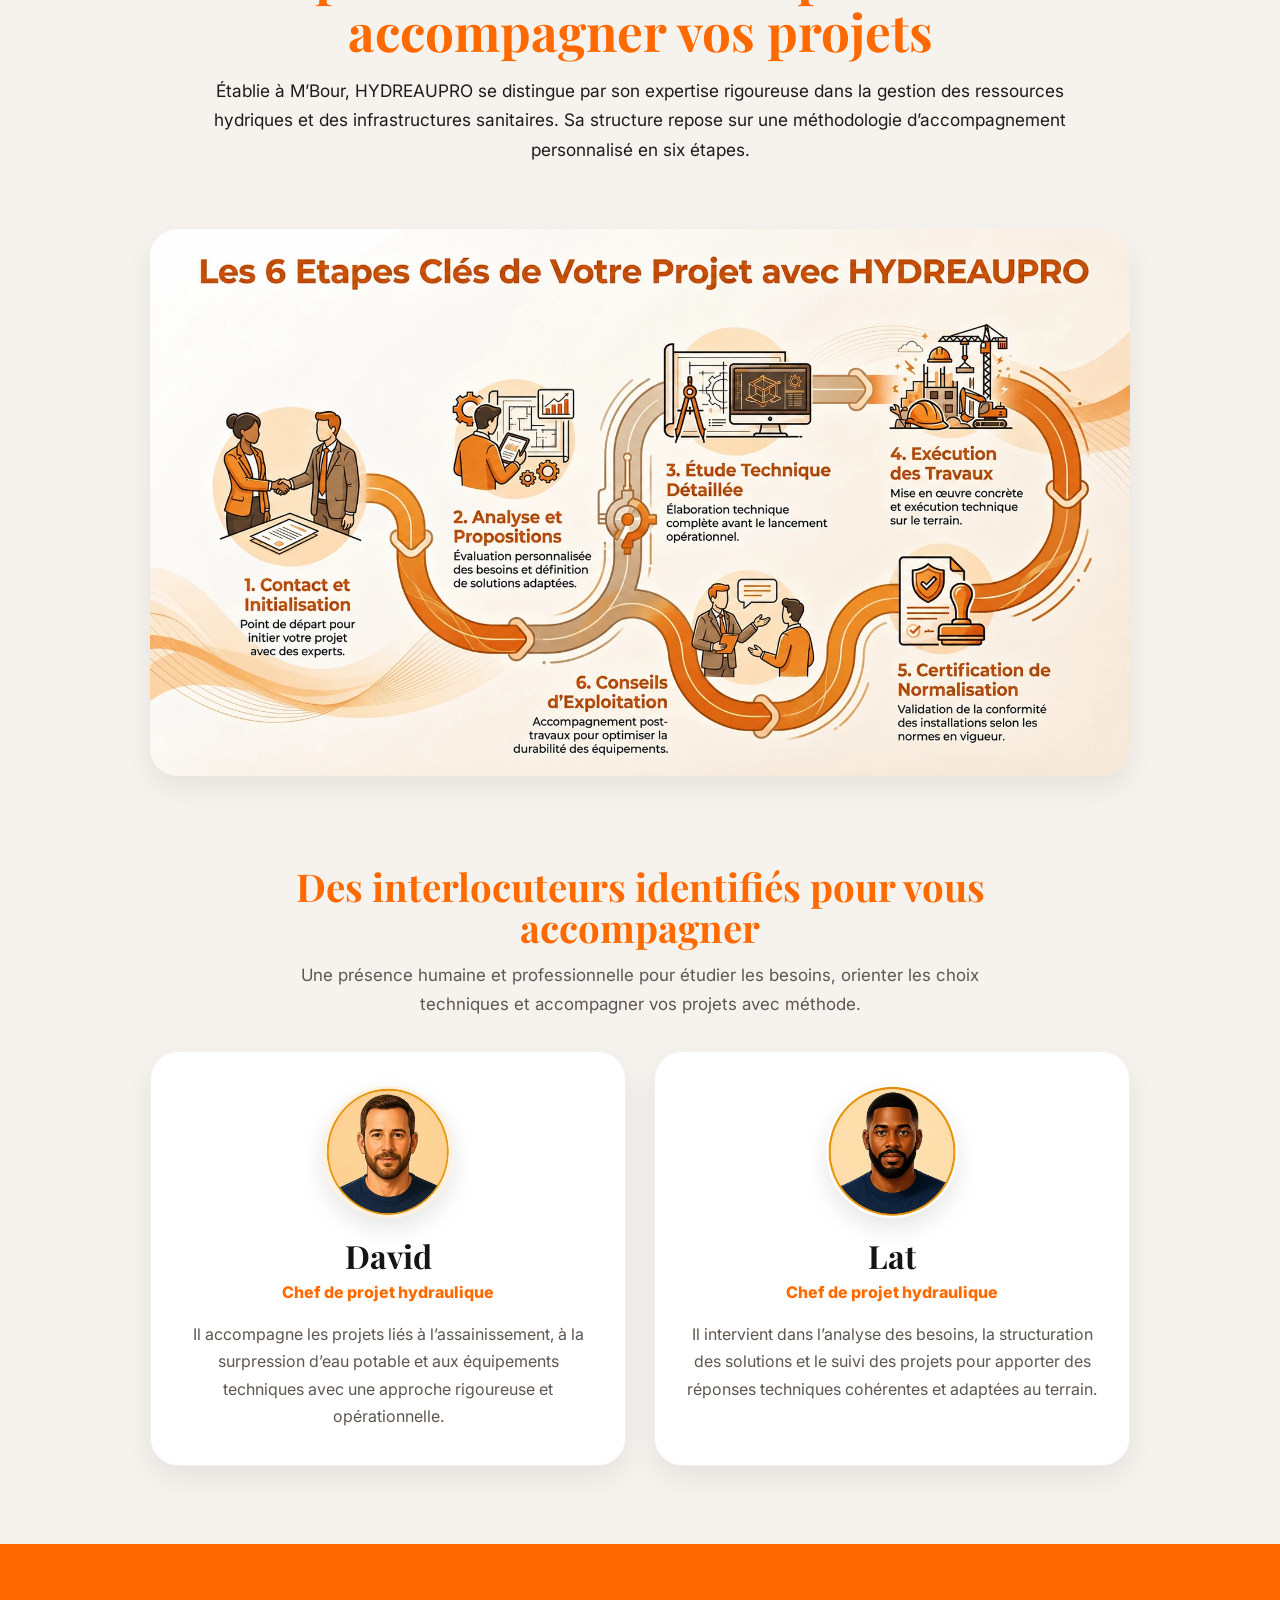
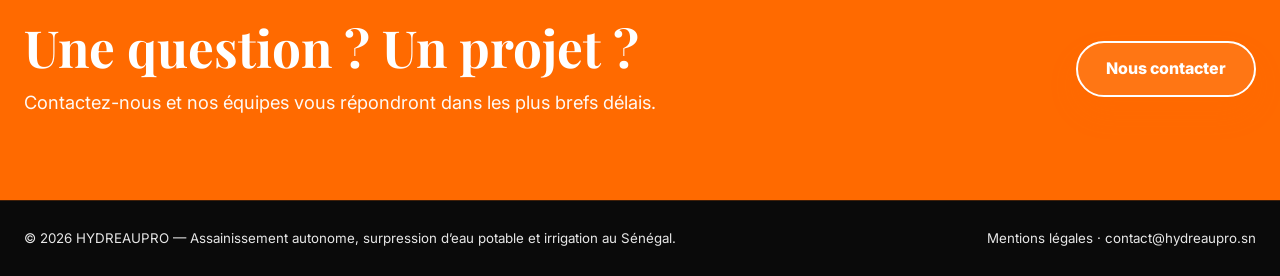
==== commit 86a8e1d4: "Add files via upload" ====
--- a/index.html
+++ b/index.html
@@ -62,7 +62,7 @@
         <div class="cards-grid">
           <article class="service-card block-orange">
             <figure class="service-card__media">
-              <img src="images/assainissement-maison-coupe-technique.webp" alt="Installation d’assainissement autonome" loading="lazy">
+              <img src="images/assainissement-autonome-card-final.webp" alt="Installation d’assainissement autonome" loading="lazy">
             </figure>
             <div class="service-card__body">
               <h3>Assainissement autonome</h3>
@@ -73,7 +73,7 @@
 
           <article class="service-card block-orange">
             <figure class="service-card__media">
-              <img src="images/accueil-surpression-photo-plan-1-1200.webp" alt="Système de surpression d’eau potable" loading="lazy">
+              <img src="images/surpression-eau-potable-lat1.webp.png" alt="Système de surpression d’eau potable" loading="lazy">
             </figure>
             <div class="service-card__body">
               <h3>Surpression d’eau potable</h3>
--- a/style.css
+++ b/style.css
@@ -56,7 +56,7 @@
   margin: 0;
   font-family: var(--font-body);
   color: var(--text);
-  background: #fff;
+  background: var(--bg);
   line-height: 1.72;
   overflow-x: hidden;
 }
@@ -128,15 +128,20 @@
 ========================================================= */
 .hero-banner {
   width: 100%;
-  background: #fff;
+  margin: 0;
+  padding: 0;
+  background: var(--black);
   overflow: hidden;
-  border-bottom: 1px solid rgba(255, 106, 0, 0.28);
+  line-height: 0;
+  border-bottom: 0;
 }
 
 .hero-banner img {
   width: 100%;
   height: auto;
   display: block;
+  margin: 0;
+  padding: 0;
 }
 
 /* =========================================================
@@ -371,11 +376,11 @@
 body.home-page,
 body.home-clean,
 body:not(.prest-page):not(.contact-page):not(.actualites-page):not(.legal-page) {
-  background: #fff;
+  background: var(--bg);
 }
 
 .intro-strip {
-  padding: 42px 0 18px;
+  padding: 18px 0 10px;
 }
 
 .intro-strip__box {
@@ -406,7 +411,7 @@
 .cards-grid {
   display: grid;
   grid-template-columns: repeat(3, minmax(0, 1fr));
-  gap: 28px;
+  gap: 24px;
   align-items: stretch;
 }
 
@@ -447,16 +452,17 @@
   flex: 1;
   display: flex;
   flex-direction: column;
-  padding: 24px 24px 28px;
+  padding: 22px 24px 28px;
   text-align: left;
 }
 
 .service-card__body h3 {
-  margin: 0 0 10px;
+  margin: 0 0 12px;
   color: var(--black-soft);
   font-family: var(--font-title);
   font-size: 1.55rem;
   line-height: 1.15;
+  text-align: center;
 }
 
 .service-card__body p {
@@ -464,11 +470,12 @@
   color: var(--muted);
   font-size: 1rem;
   line-height: 1.75;
+  text-align: left;
 }
 
 .service-card__body .btn {
   margin-top: auto;
-  align-self: flex-start;
+  align-self: center;
 }
 
 .about-section {
@@ -944,7 +951,7 @@
 .cta-band h2 {
   margin: 0 0 12px;
   color: #fff;
-  font-size: clamp(2rem, 4vw, 3.2rem);
+  font-size: clamp(1.5rem, 4vw, 3.2rem);
 }
 
 .cta-band p {
@@ -1566,46 +1573,32 @@
   letter-spacing: 0.12em;
 }
 
-
-
-/* =========================================================
-   CORRECTIF ACCUEIL — IMAGE 6 ÉTAPES LARGEUR SERVICE CARDS
-   Objectif :
-   - l'image des 6 étapes prend la même largeur que les service cards ;
-   - correction ciblée uniquement sur l'accueil ;
-   - ne modifie pas les autres blocs du site.
-========================================================= */
-
-.home-page .about-section__media--large {
+/* =========================================================
+   CORRECTIF — CENTRAGE DES TITRES PHOTO GALLERY
+   Centre uniquement les titres des cartes photos.
+========================================================= */
+
+.photo-gallery__grid .photo-card__body strong,
+.photo-gallery__grid .photo-card__title {
+  display: block;
+  text-align: center;
+}
+
+/* =========================================================
+   CORRECTIF — PHRASE GALERIE SUR UNE SEULE LIGNE
+========================================================= */
+
+.photo-gallery__head > div {
   width: 100%;
+}
+
+.photo-gallery__head p {
   max-width: none;
-  align-self: stretch;
-}
-
-.home-page .about-section__media--large img {
-  width: 100%;
-  height: auto;
-  display: block;
-}
-
-/* =========================================================
-   CORRECTIF ACCUEIL — IMAGE SURPRESSION ENTIÈRE
-   Corrige uniquement l’image de la carte Surpression
-   sur la page d’accueil.
-========================================================= */
-
-.home-page .cards-grid .service-card:nth-of-type(2) .service-card__media {
-  height: 280px;
-  padding: 10px;
-  display: flex;
-  align-items: center;
-  justify-content: center;
-  background: #fff;
-}
-
-.home-page .cards-grid .service-card:nth-of-type(2) .service-card__media img {
-  width: 100%;
-  height: 100%;
-  object-fit: contain;
-  object-position: center center;
+  white-space: nowrap;
+}
+
+@media (max-width: 768px) {
+  .photo-gallery__head p {
+    white-space: normal;
+  }
 }
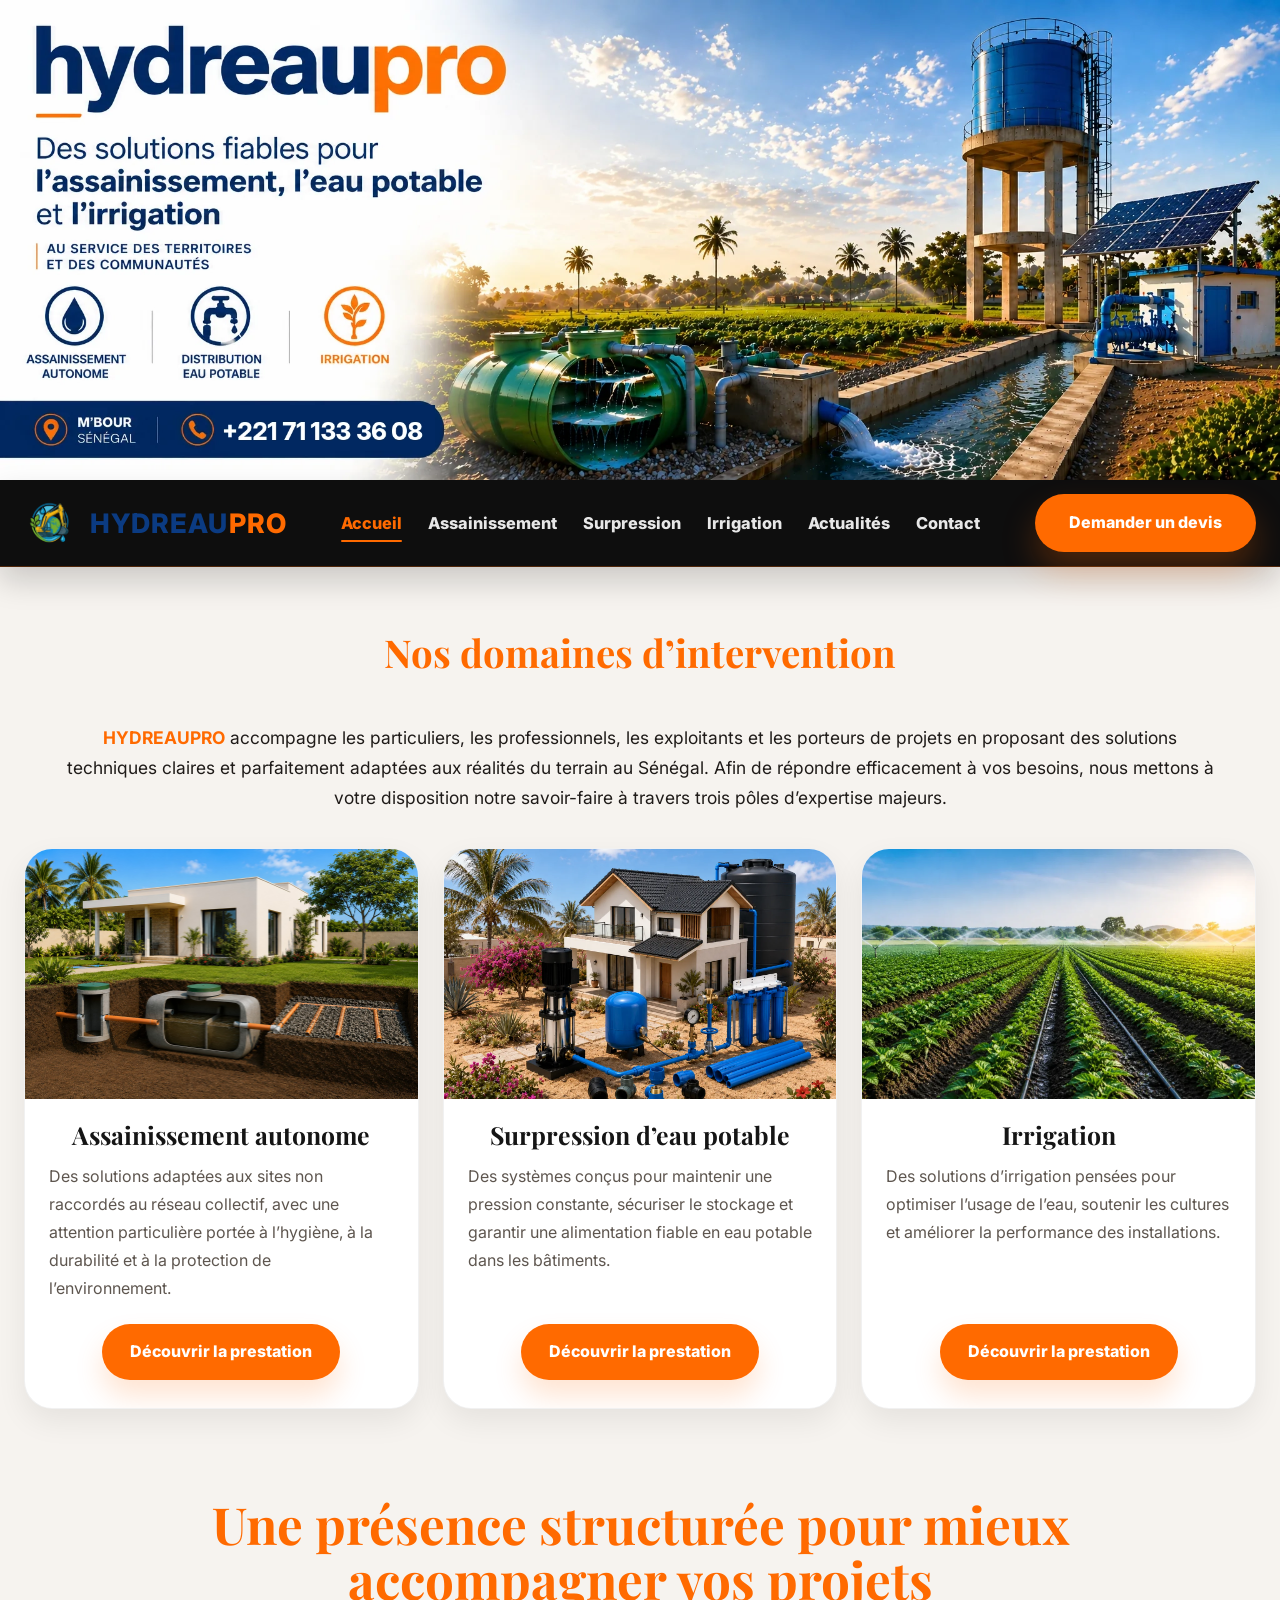
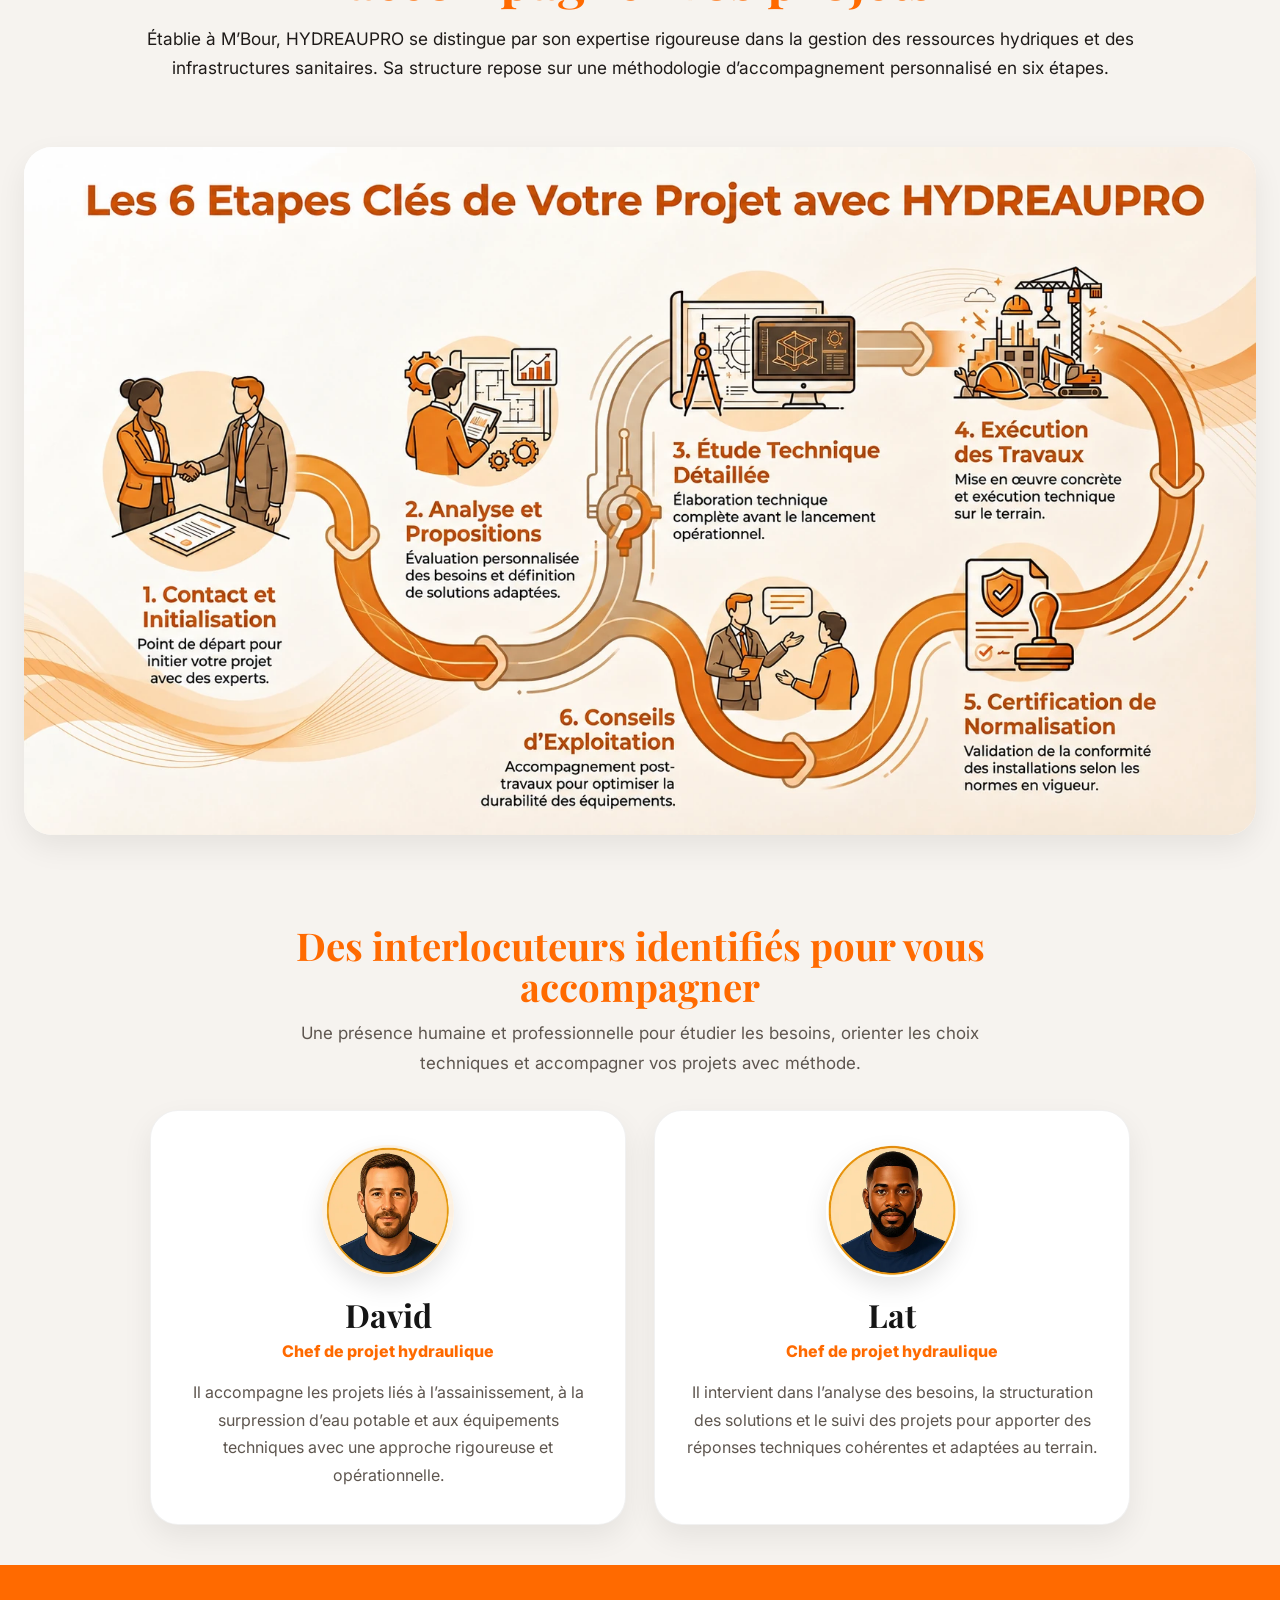
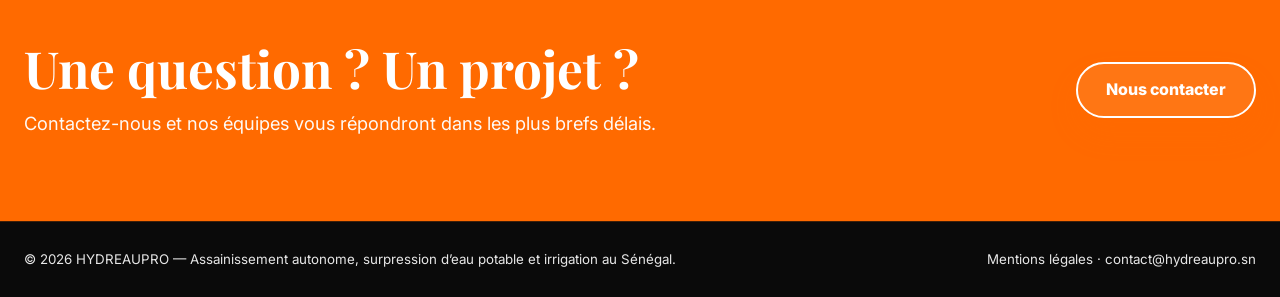
==== commit 7ea850d9: "Add files via upload" ====
--- a/index.html
+++ b/index.html
@@ -5,6 +5,9 @@
   <meta name="viewport" content="width=device-width, initial-scale=1">
   <title>HYDREAUPRO — Accueil</title>
   <meta name="description" content="HYDREAUPRO accompagne les particuliers, professionnels, exploitants et porteurs de projets en assainissement autonome, surpression d’eau potable et irrigation au Sénégal.">
+  <link rel="icon" href="images/favicon.ico" sizes="any">
+<link rel="icon" type="image/png" href="images/favicon-hydreaupro.png">
+<link rel="apple-touch-icon" href="images/apple-touch-icon.png">
   <link rel="preconnect" href="https://fonts.googleapis.com">
   <link rel="preconnect" href="https://fonts.gstatic.com" crossorigin>
   <link rel="stylesheet" href="style.css">
@@ -13,7 +16,7 @@
 <body class="home-page">
 
   <header class="hero-banner">
-    <img src="images/bannieres.webp" alt="Bannière HYDREAUPRO">
+    <img src="images/bannieres.webp?v=2" alt="Bannière HYDREAUPRO">
   </header>
 
   <nav class="site-header" aria-label="Navigation principale">
@@ -41,6 +44,10 @@
   </nav>
 
   <main>
+
+    <h1 class="visually-hidden">
+      HYDREAUPRO — Assainissement autonome, surpression d’eau potable et irrigation au Sénégal
+    </h1>
 
     <section class="section services-section" id="solutions">
       <div class="container">
@@ -73,7 +80,7 @@
 
           <article class="service-card block-orange">
             <figure class="service-card__media">
-              <img src="images/surpression-eau-potable-lat1.webp.png" alt="Système de surpression d’eau potable" loading="lazy">
+              <img src="images/surpression-accueil.webp" alt="Système de surpression d’eau potable" loading="lazy">
             </figure>
             <div class="service-card__body">
               <h3>Surpression d’eau potable</h3>
@@ -174,4 +181,4 @@
   </footer>
 
 </body>
-</html>
+</html>
--- a/style.css
+++ b/style.css
@@ -317,7 +317,7 @@
 }
 
 .section {
-  padding: 78px 0;
+  padding: 40px 0;
 }
 
 .section-head,
@@ -380,11 +380,11 @@
 }
 
 .intro-strip {
-  padding: 18px 0 10px;
+  padding: 18px 0 35px;
 }
 
 .intro-strip__box {
-  max-width: 980px;
+  max-width: 1220px;
   margin: 0 auto;
   padding: 0 12px;
   text-align: center;
@@ -395,7 +395,7 @@
 
 .intro-strip__box p {
   margin: 0 auto;
-  max-width: 900px;
+  max-width: 1180px;
   color: var(--text);
   font-size: 1.09rem;
 }
@@ -405,7 +405,7 @@
 }
 
 .services-section {
-  padding-top: 54px;
+  padding-top: 65px;
 }
 
 .cards-grid {
@@ -479,7 +479,7 @@
 }
 
 .about-section {
-  padding-top: 68px;
+  padding-top: 48px;
   padding-bottom: 42px;
 }
 
@@ -491,7 +491,7 @@
 }
 
 .about-section__copy {
-  max-width: 980px;
+  max-width: 1120px;
   margin: 0 auto;
   padding: 0 12px;
   text-align: center;
@@ -501,7 +501,7 @@
 
 .about-section__copy h2 {
   margin: 0 auto 16px;
-  max-width: 980px;
+  max-width: 1100px;
   color: var(--orange);
   font-family: var(--font-title);
   font-size: clamp(2.2rem, 4vw, 3.6rem);
@@ -509,7 +509,7 @@
 }
 
 .about-section__copy p {
-  max-width: 900px;
+  max-width: 1060px;
   margin: 0 auto 28px;
   color: var(--text);
   font-size: 1.08rem;
@@ -517,7 +517,7 @@
 
 .about-section__media {
   width: 100%;
-  max-width: 980px;
+  max-width: none;
   margin: 0 auto;
   overflow: hidden;
   border-radius: var(--radius-lg);
@@ -881,8 +881,18 @@
 /* =========================================================
    09 — DOMAINES D’INTERVENTION
 ========================================================= */
+intervention-section {
+  padding: 70px 0 44px;
+  background: var(--bg);
+}
+
+intervention-section {
+  padding: 42px 0 44px;
+  background: var(--bg);
+}
+
 .intervention-section {
-  padding: 70px 0 44px;
+  padding: 32px 0 44px;
   background: var(--bg);
 }
 
@@ -1601,4 +1611,923 @@
   .photo-gallery__head p {
     white-space: normal;
   }
-}+}
+
+
+/* =========================================================
+   CORRECTIF CONTACT — RÉDUCTION ESPACE TITRE / BLOCS
+   Réduit l'espace entre le texte d'introduction et les deux blocs
+   formulaire + coordonnées, uniquement sur la page contact.
+========================================================= */
+
+.contact-page .page-header {
+  padding-bottom: 0 !important;
+}
+
+.contact-page .content-section {
+  padding-top: 8px !important;
+}
+
+.contact-page .page-title,
+.contact-page .section-head,
+.contact-page .section-heading {
+  margin-bottom: 14px !important;
+}
+
+.contact-page .contact-layout {
+  margin-top: 0 !important;
+}
+
+@media (max-width: 768px) {
+  .contact-page .content-section {
+    padding-top: 4px !important;
+  }
+}
+
+/* =========================================================
+   CORRECTIF CONTACT — BLOCS FORMULAIRE / COORDONNÉES MÊME HAUTEUR
+   Aligne les deux cartes de la page contact sur la même hauteur,
+   sans toucher aux autres pages.
+========================================================= */
+
+.contact-page .contact-layout {
+  align-items: stretch !important;
+}
+
+.contact-page .contact-card {
+  height: 100% !important;
+}
+
+.contact-page .contact-form,
+.contact-page .contact-info {
+  height: 100% !important;
+}
+
+@media (max-width: 1180px) {
+  .contact-page .contact-card,
+  .contact-page .contact-form,
+  .contact-page .contact-info {
+    height: auto !important;
+  }
+}
+
+/* =========================================================
+   CORRECTIF RESPONSIVE FINAL — BANNIÈRE NON COUPÉE + CTA CENTRÉ
+========================================================= */
+
+@media (max-width: 768px) {
+  body.home-page .hero-banner,
+  body.home-clean .hero-banner {
+    height: clamp(190px, 40vw, 290px);
+    overflow: hidden;
+    background: var(--black);
+  }
+
+  body.home-page .hero-banner img,
+  body.home-clean .hero-banner img {
+    width: 100%;
+    height: 100% !important;
+    object-fit: cover !important;
+    object-position: 42% center !important;
+  }
+
+  .btn-devis {
+    margin-left: auto;
+    margin-right: auto;
+    text-align: center;
+  }
+
+  .cta-band--split {
+    text-align: center !important;
+  }
+
+  .cta-band--split .cta-band__inner {
+    align-items: center !important;
+    text-align: center !important;
+  }
+
+  .cta-band--split .cta-band__text {
+    max-width: 100% !important;
+    text-align: center !important;
+  }
+
+  .cta-band--split .cta-band__text h2,
+  .cta-band--split .cta-band__text p {
+    text-align: center !important;
+  }
+
+  .cta-band--split .btn-row {
+    width: 100% !important;
+    justify-content: center !important;
+  }
+
+  .cta-band--split .btn-cta {
+    margin-left: auto !important;
+    margin-right: auto !important;
+  }
+}
+
+/* =========================================================
+   03B — BANNIÈRES CSS HARMONISÉES
+   Objectif : fond photo seul + titre/vagues/cadre orange en CSS.
+========================================================= */
+.hero-banner--css {
+  position: relative;
+  isolation: isolate;
+  width: 100%;
+  height: min(37.5vw, 720px);
+  min-height: 300px;
+  overflow: hidden;
+  line-height: normal;
+  background: var(--black);
+}
+
+.hero-banner--css .hero-banner__bg {
+  position: absolute;
+  inset: 0;
+  z-index: 0;
+  width: 100%;
+  height: 100%;
+  object-fit: cover;
+  object-position: center center;
+}
+
+.hero-banner--css::after {
+  content: "";
+  position: absolute;
+  inset: 0;
+  z-index: 1;
+  pointer-events: none;
+  background:
+    linear-gradient(90deg, rgba(0, 0, 0, 0.66) 0%, rgba(0, 0, 0, 0.45) 43%, rgba(0, 0, 0, 0.22) 100%),
+    linear-gradient(180deg, rgba(0, 0, 0, 0.08) 0%, rgba(0, 0, 0, 0.42) 100%);
+}
+
+.hero-banner--css::before {
+  content: "";
+  position: absolute;
+  inset: 0;
+  z-index: 2;
+  pointer-events: none;
+  opacity: 0.58;
+  background-image: url("data:image/svg+xml,%3Csvg width='1600' height='620' viewBox='0 0 1600 620' xmlns='http://www.w3.org/2000/svg'%3E%3Cpath d='M-80 430 C260 230 410 535 720 350 C1010 175 1210 260 1680 105' fill='none' stroke='white' stroke-width='3' stroke-opacity='.55'/%3E%3Cpath d='M-80 480 C320 275 455 575 790 385 C1070 225 1280 300 1680 150' fill='none' stroke='white' stroke-width='2' stroke-opacity='.45'/%3E%3Cpath d='M-80 520 C300 315 510 610 850 430 C1160 265 1350 340 1680 220' fill='none' stroke='white' stroke-width='2' stroke-opacity='.35'/%3E%3Cpath d='M-80 250 C270 120 520 240 780 150 C1040 60 1210 120 1680 30' fill='none' stroke='white' stroke-width='2' stroke-opacity='.28'/%3E%3C/svg%3E");
+  background-repeat: no-repeat;
+  background-position: center;
+  background-size: 100% 100%;
+}
+
+.hero-banner__overlay {
+  position: relative;
+  z-index: 3;
+  width: 100%;
+  height: 100%;
+  min-height: 0;
+  margin: 0;
+  padding: 0;
+  display: flex;
+  align-items: center;
+  justify-content: center;
+}
+
+.hero-banner__content {
+  position: relative;
+  width: 100%;
+  height: 100%;
+  min-height: 0;
+  display: flex;
+  align-items: center;
+  justify-content: center;
+}
+
+.hero-banner__title {
+  max-width: 1160px;
+  margin: 0;
+  color: #ffffff;
+  font-family: var(--font-body);
+  font-size: clamp(2.6rem, 5.1vw, 5.7rem);
+  font-weight: 900;
+  line-height: 1.02;
+  letter-spacing: 0.035em;
+  text-align: center;
+  text-transform: uppercase;
+  text-shadow: 0 8px 24px rgba(0, 0, 0, 0.48);
+}
+
+.hero-banner--surpression .hero-banner__title {
+  font-size: clamp(2.15rem, 4.4vw, 4.9rem);
+}
+
+.hero-banner__contact {
+  position: absolute;
+  top: 48px;
+  right: 0px;
+  min-width: 318px;
+  min-height: 62px;
+  padding: 0 24px 0 34px;
+  display: grid;
+  grid-template-columns: 88px minmax(0, 1fr);
+  align-items: center;
+  color: #ffffff;
+  background: var(--orange);
+  clip-path: polygon(10% 0, 100% 0, 100% 100%, 0 100%);
+  box-shadow: 0 18px 34px rgba(255, 106, 0, 0.26);
+}
+
+.hero-banner__place {
+  padding-right: 14px;
+  display: flex;
+  flex-direction: column;
+  gap: 1px;
+  border-right: 1px solid rgba(255, 255, 255, 0.38);
+  font-size: 0.76rem;
+  font-weight: 900;
+  line-height: 1.05;
+  letter-spacing: 0.01em;
+}
+
+.hero-banner__phone {
+  padding-left: 16px;
+  font-size: 1.08rem;
+  font-weight: 900;
+  line-height: 1;
+  letter-spacing: 0.01em;
+  white-space: nowrap;
+}
+
+@media (max-width: 980px) {
+  .hero-banner--css {
+    height: min(37.5vw, 720px);
+    min-height: 260px;
+  }
+
+  .hero-banner__content {
+    flex-direction: column;
+    gap: 22px;
+  }
+
+  .hero-banner__contact {
+    position: absolute;
+    top: 28px;
+    right: 18px;
+    width: min(318px, calc(100% - 36px));
+    min-width: 0;
+    transform: none;
+  }
+
+  .hero-banner__title,
+  .hero-banner--surpression .hero-banner__title {
+    max-width: 760px;
+    font-size: clamp(2rem, 6.4vw, 3.8rem);
+  }
+}
+
+@media (max-width: 640px) {
+  .hero-banner--css {
+    height: min(37.5vw, 720px);
+    min-height: 230px;
+  }
+
+  .hero-banner--css .hero-banner__bg {
+    object-position: center center;
+  }
+
+  .hero-banner__overlay {
+    width: min(100% - 32px, 520px);
+  }
+
+  .hero-banner__title,
+  .hero-banner--surpression .hero-banner__title {
+    font-size: clamp(1.55rem, 7.2vw, 2.55rem);
+    letter-spacing: 0.025em;
+  }
+
+  .hero-banner__contact {
+    top: 16px;
+    right: 12px;
+    min-height: 48px;
+    padding: 0 14px 0 20px;
+    grid-template-columns: 68px minmax(0, 1fr);
+    border-radius: 14px;
+    clip-path: none;
+  }
+
+  .hero-banner__place {
+    font-size: 0.64rem;
+  }
+
+  .hero-banner__phone {
+    padding-left: 11px;
+    font-size: 0.78rem;
+  }
+}
+
+/* =========================================================
+   03C — DERNIERS AJUSTEMENTS RESPONSIVE VALIDÉS
+========================================================= */
+@media (max-width: 768px) {
+  /* Contact : réduit l’espace entre le texte et les cartes blanches. */
+  .contact-page .page-header {
+    padding-bottom: 0 !important;
+  }
+
+  .contact-page .section-heading {
+    margin-bottom: 6px !important;
+  }
+
+  .contact-page main > .section {
+    padding-top: 12px !important;
+  }
+
+  /* Prestations : bannières plus présentes sur téléphone,
+     sans étirer les images. */
+  .hero-banner--css {
+    height: clamp(260px, 68vw, 300px);
+    min-height: 260px;
+  }
+
+  .hero-banner--css .hero-banner__bg {
+    width: 100%;
+    height: 100%;
+    object-fit: cover;
+  }
+}
+
+@media (max-width: 420px) {
+  .contact-page main > .section {
+    padding-top: 8px !important;
+  }
+}
+
+/* =========================================================
+   16C — ACTUALITÉS : PRÉSENTATION ÉDITORIALE
+========================================================= */
+
+.actualites-page__header {
+  padding-bottom: 18px;
+}
+
+.actualites-page .page-title h1,
+.actualites-page .actualites-listing__head h2 {
+  color: var(--orange);
+}
+
+.actualites-page .page-title h1 {
+  font-size: clamp(2.35rem, 4vw, 3.7rem);
+}
+
+.actualites-page .page-intro {
+  max-width: 1120px;
+}
+
+.actualites-listing {
+  padding: 32px 0 78px;
+  margin-top: 0;
+}
+
+.actualites-listing__head {
+  margin-bottom: 26px;
+}
+
+.actualites-listing__head h2 {
+  font-size: clamp(2rem, 3vw, 2.85rem);
+}
+
+.actualites-listing__head p {
+  max-width: 760px;
+  font-size: 1.04rem;
+}
+
+.actualites-page .actualites-grid {
+  display: grid;
+  grid-template-columns: repeat(auto-fit, minmax(290px, 380px));
+  justify-content: start;
+  gap: 28px;
+  margin-top: 0;
+}
+
+.actualites-page .actualite-card {
+  display: flex;
+  flex-direction: column;
+  min-height: 100%;
+  overflow: hidden;
+  border-radius: 28px;
+  background: #fff;
+  border: 1px solid rgba(18, 18, 18, 0.08);
+  box-shadow: 0 18px 42px rgba(10, 10, 10, 0.10);
+  transition: transform 0.25s ease, box-shadow 0.25s ease;
+}
+
+.actualites-page .actualite-card:hover {
+  transform: translateY(-6px);
+  box-shadow: 0 26px 58px rgba(10, 10, 10, 0.16);
+}
+
+.actualite-card__media {
+  position: relative;
+  display: block;
+  width: 100%;
+  height: auto;
+  min-height: 0;
+  overflow: hidden;
+  padding: 0;
+  box-sizing: border-box;
+  background: #f4f1ed;
+}
+
+.actualite-card__media img {
+  display: block;
+  width: 100%;
+  height: auto;
+  max-width: 100%;
+  object-fit: contain;
+  object-position: center;
+  transition: none;
+}
+
+.actualite-card:hover .actualite-card__media img {
+  transform: none;
+}
+
+.actualite-card__placeholder {
+  width: 100%;
+  min-height: 230px;
+  padding: 28px;
+  display: flex;
+  flex-direction: column;
+  align-items: flex-start;
+  justify-content: flex-end;
+  gap: 12px;
+  color: #fff;
+  font-weight: 800;
+  letter-spacing: 0.02em;
+}
+
+.actualite-card__placeholder-icon {
+  width: 74px;
+  height: 74px;
+  display: inline-flex;
+  align-items: center;
+  justify-content: center;
+  border-radius: 22px;
+  background: var(--orange);
+  color: #fff;
+  font-size: 1.15rem;
+  font-weight: 900;
+  box-shadow: 0 14px 30px rgba(0, 0, 0, 0.20);
+}
+
+.actualite-card__format {
+  position: absolute;
+  top: 18px;
+  left: 18px;
+  min-height: 34px;
+  padding: 0 14px;
+  display: inline-flex;
+  align-items: center;
+  border-radius: 999px;
+  background: rgba(10, 10, 10, 0.74);
+  color: #fff;
+  border: 1px solid rgba(255, 255, 255, 0.18);
+  font-size: 0.78rem;
+  font-weight: 800;
+  backdrop-filter: blur(8px);
+}
+
+.actualites-page .actualite-card__body {
+  flex: 1;
+  padding: 24px 24px 28px;
+  display: flex;
+  flex-direction: column;
+  align-items: flex-start;
+}
+
+.actualite-card__date {
+  display: inline-flex;
+  min-height: 32px;
+  padding: 0 12px;
+  align-items: center;
+  margin-bottom: 14px;
+  border-radius: 999px;
+  color: var(--orange);
+  background: rgba(255, 106, 0, 0.10);
+  border: 1px solid rgba(255, 106, 0, 0.16);
+  font-size: 0.84rem;
+  font-weight: 800;
+}
+
+.actualites-page .actualite-card h3 {
+  margin: 0 0 12px;
+  color: var(--black-soft);
+  font-family: var(--font-title);
+  font-size: 1.55rem;
+  line-height: 1.2;
+}
+
+.actualites-page .actualite-card p {
+  margin: 0 0 24px;
+  color: var(--muted);
+  line-height: 1.72;
+}
+
+.actualite-card__link {
+  display: flex !important;
+  width: max-content !important;
+  max-width: 100% !important;
+  min-height: 50px;
+  margin-top: auto;
+  margin-left: auto !important;
+  margin-right: auto !important;
+  padding: 0 22px;
+  font-size: 0.94rem;
+  align-items: center;
+  justify-content: center;
+}
+
+.actualites-page .actualites-empty {
+  margin-top: 10px;
+  border: 1px solid rgba(255, 106, 0, 0.14);
+}
+
+.actualites-page .actualites-empty h3 {
+  margin: 0 0 10px;
+  color: var(--orange);
+  font-family: var(--font-title);
+  font-size: 1.7rem;
+}
+
+.actualites-cta h2 {
+  color: #fff;
+}
+
+@media (max-width: 640px) {
+  .actualites-listing {
+    padding-top: 20px;
+    padding-bottom: 54px;
+  }
+
+  .actualites-page .actualites-grid {
+    grid-template-columns: 1fr;
+  }
+
+  .actualite-card__media {
+    width: 100%;
+    height: auto;
+    min-height: 0;
+    padding: 0;
+  }
+
+  .actualites-page .actualite-card__body {
+    padding: 22px 20px 24px;
+  }
+
+  .actualite-card__link {
+    width: max-content !important;
+    max-width: 100%;
+    margin-left: auto !important;
+    margin-right: auto !important;
+  }
+}
+
+/* FIN — ACTUALITÉS : PRÉSENTATION ÉDITORIALE */
+
+/* =========================================================
+   17 — CORRECTIF RESPONSIVE GLOBAL FINAL
+   Objectifs :
+   - afficher la bannière d’accueil en entier sur tablette/mobile ;
+   - supprimer les débordements et bandes latérales ;
+   - rendre le menu et le bouton "Demander un devis" adaptés
+     aux tablettes, y compris iPad Pro ;
+   - conserver le design ordinateur déjà validé.
+========================================================= */
+
+html {
+  width: 100%;
+  max-width: 100%;
+  overflow-x: hidden;
+}
+
+body,
+main,
+.site-header,
+.hero-banner,
+.cta-band,
+.site-footer {
+  width: 100%;
+  max-width: 100%;
+}
+
+.container {
+  width: min(1240px, calc(100% - 48px));
+  max-width: 100%;
+}
+
+img,
+iframe,
+video,
+svg {
+  max-width: 100%;
+}
+
+.site-header .nav-inner > *,
+.cards-grid > *,
+.contact-layout > *,
+.actualites-grid > *,
+.photo-gallery__grid > * {
+  min-width: 0;
+}
+
+/* Tablettes et petits ordinateurs, iPad Pro compris */
+@media (max-width: 1180px) {
+  :root {
+    --wrap: calc(100% - 32px);
+  }
+
+  .container {
+    width: calc(100% - 32px);
+  }
+
+  /* Navigation tablette : logo + menu burger, puis CTA pleine largeur */
+  .site-header .nav-inner {
+    display: grid;
+    grid-template-columns: minmax(0, 1fr) auto;
+    align-items: center;
+    justify-content: initial;
+    gap: 12px 16px;
+    min-height: auto;
+    padding: 12px 0;
+  }
+
+  .site-header .brand {
+    grid-column: 1;
+    min-width: 0;
+  }
+
+  .site-header .brand img {
+    width: 44px;
+    height: 44px;
+  }
+
+  .site-header .brand-text {
+    font-size: 1.28rem;
+    white-space: nowrap;
+  }
+
+  .site-header .nav-toggle {
+    grid-column: 2;
+    display: inline-flex;
+    align-items: center;
+    justify-content: center;
+  }
+
+  .site-header .nav-menu {
+    grid-column: 1 / -1;
+    display: none;
+    width: 100%;
+    min-width: 0;
+    flex-direction: column;
+    align-items: flex-start;
+    gap: 10px;
+    padding: 16px;
+    background: var(--black-card);
+    border-radius: 20px;
+    box-shadow: 0 18px 36px rgba(10, 10, 10, 0.25);
+  }
+
+  .site-header .nav-menu.open {
+    display: flex;
+  }
+
+  .site-header .nav-menu li,
+  .site-header .nav-menu a {
+    width: 100%;
+    max-width: 100%;
+  }
+
+  .site-header .btn-devis {
+    grid-column: 1 / -1;
+    width: 100%;
+    max-width: none;
+    min-height: 52px;
+    margin: 0;
+    padding: 0 24px;
+    text-align: center;
+  }
+
+  /* Bannière d’accueil : image entière, sans recadrage */
+  body.home-page .hero-banner,
+  body.home-clean .hero-banner {
+    height: auto !important;
+    min-height: 0 !important;
+    overflow: hidden;
+    background: var(--black);
+  }
+
+  body.home-page .hero-banner img,
+  body.home-clean .hero-banner img {
+    position: static;
+    width: 100%;
+    height: auto !important;
+    min-height: 0 !important;
+    object-fit: contain !important;
+    object-position: center center !important;
+  }
+
+  /* Largeurs fluides pour Actualités et Contact */
+  .actualites-page main,
+  .contact-page main,
+  .actualites-listing,
+  .actualites-page .actualites-grid,
+  .contact-layout,
+  .contact-card,
+  .contact-form,
+  .contact-info {
+    width: 100%;
+    max-width: 100%;
+  }
+
+  .actualites-page .actualites-grid {
+    grid-template-columns: repeat(2, minmax(0, 1fr));
+  }
+}
+
+/* Tablettes en portrait */
+@media (min-width: 981px) and (max-width: 1180px) {
+  .cards-grid,
+  .photo-gallery__grid,
+  .intervention-grid {
+    grid-template-columns: repeat(2, minmax(0, 1fr));
+  }
+}
+
+/* Tablettes compactes et mobiles */
+@media (max-width: 980px) {
+  .actualites-page .actualites-grid {
+    grid-template-columns: 1fr;
+  }
+}
+
+/* Téléphones */
+@media (max-width: 640px) {
+  :root {
+    --wrap: calc(100% - 24px);
+  }
+
+  .container {
+    width: calc(100% - 24px);
+  }
+
+  .site-header .brand img {
+    width: 40px;
+    height: 40px;
+  }
+
+  .site-header .brand-text {
+    font-size: 1.08rem;
+  }
+
+  .site-header .btn-devis {
+    min-height: 50px;
+    padding: 0 18px;
+  }
+
+  .contact-form,
+  .contact-info,
+  .actualites-page .actualite-card__body {
+    padding-left: 18px;
+    padding-right: 18px;
+  }
+}
+
+/* Très petits écrans */
+@media (max-width: 380px) {
+  .site-header .brand-text {
+    font-size: 0.98rem;
+    letter-spacing: 0.02em;
+  }
+
+  .site-header .nav-toggle {
+    width: 44px;
+    height: 44px;
+  }
+}
+
+/* =========================================================
+   18 — CENTRAGE MOBILE STRICT DES BANNIÈRES PRESTATIONS
+   Pages concernées uniquement :
+   - Assainissement
+   - Surpression
+   - Irrigation
+
+   Objectif :
+   - même marge à gauche et à droite pour le cadre orange ;
+   - même marge à gauche et à droite pour le titre ;
+   - aucun décalage lié au positionnement absolu.
+========================================================= */
+@media (max-width: 768px) {
+  .hero-banner--assainissement .hero-banner__overlay,
+  .hero-banner--surpression .hero-banner__overlay,
+  .hero-banner--irrigation .hero-banner__overlay {
+    width: 100% !important;
+    max-width: none !important;
+    margin: 0 !important;
+    padding: 0 !important;
+  }
+
+  .hero-banner--assainissement .hero-banner__content,
+  .hero-banner--surpression .hero-banner__content,
+  .hero-banner--irrigation .hero-banner__content {
+    width: 100% !important;
+    max-width: none !important;
+    margin: 0 !important;
+    padding: 0 !important;
+    align-items: center !important;
+    justify-content: center !important;
+    text-align: center !important;
+  }
+
+  .hero-banner--assainissement .hero-banner__contact,
+  .hero-banner--surpression .hero-banner__contact,
+  .hero-banner--irrigation .hero-banner__contact {
+    left: 16px !important;
+    right: 16px !important;
+    width: auto !important;
+    max-width: none !important;
+    min-width: 0 !important;
+    margin: 0 !important;
+    transform: none !important;
+  }
+
+  .hero-banner--assainissement .hero-banner__title,
+  .hero-banner--surpression .hero-banner__title,
+  .hero-banner--irrigation .hero-banner__title {
+    width: calc(100% - 32px) !important;
+    max-width: none !important;
+    margin-left: auto !important;
+    margin-right: auto !important;
+    padding-left: 0 !important;
+    padding-right: 0 !important;
+    text-align: center !important;
+  }
+}
+
+/* =========================================================
+   ACTUALITÉS — CENTRAGE RÉEL DU BOUTON PUBLICATION
+========================================================= */
+.actualites-page .actualite-card__body {
+  display: flex;
+  flex-direction: column;
+}
+
+.actualites-page .actualite-card__link {
+  display: flex !important;
+  width: max-content !important;
+  max-width: 100% !important;
+  min-height: 50px;
+  margin-top: auto !important;
+  margin-left: auto !important;
+  margin-right: auto !important;
+  align-self: center !important;
+  align-items: center !important;
+  justify-content: center !important;
+  text-align: center !important;
+}
+
+@media (max-width: 640px) {
+  .actualites-page .actualite-card__link {
+    width: max-content !important;
+    max-width: 100% !important;
+    margin-left: auto !important;
+    margin-right: auto !important;
+  }
+}
+
+/* =========================================================
+   ACTUALITÉS — BOUTON PUBLICATION CENTRÉ
+   Objectif : centrer uniquement le bouton, sans centrer les textes.
+========================================================= */
+.actualites-page .actualite-card__body {
+  display: flex !important;
+  flex-direction: column !important;
+  align-items: flex-start !important;
+}
+
+.actualites-page .actualite-card__link {
+  display: inline-flex !important;
+  width: auto !important;
+  max-width: max-content !important;
+  margin-top: 26px !important;
+  margin-left: auto !important;
+  margin-right: auto !important;
+  align-self: center !important;
+  justify-content: center !important;
+  text-align: center !important;
+}
+
+@media (max-width: 640px) {
+  .actualites-page .actualite-card__link {
+    width: auto !important;
+    max-width: max-content !important;
+    margin-left: auto !important;
+    margin-right: auto !important;
+  }
+}
